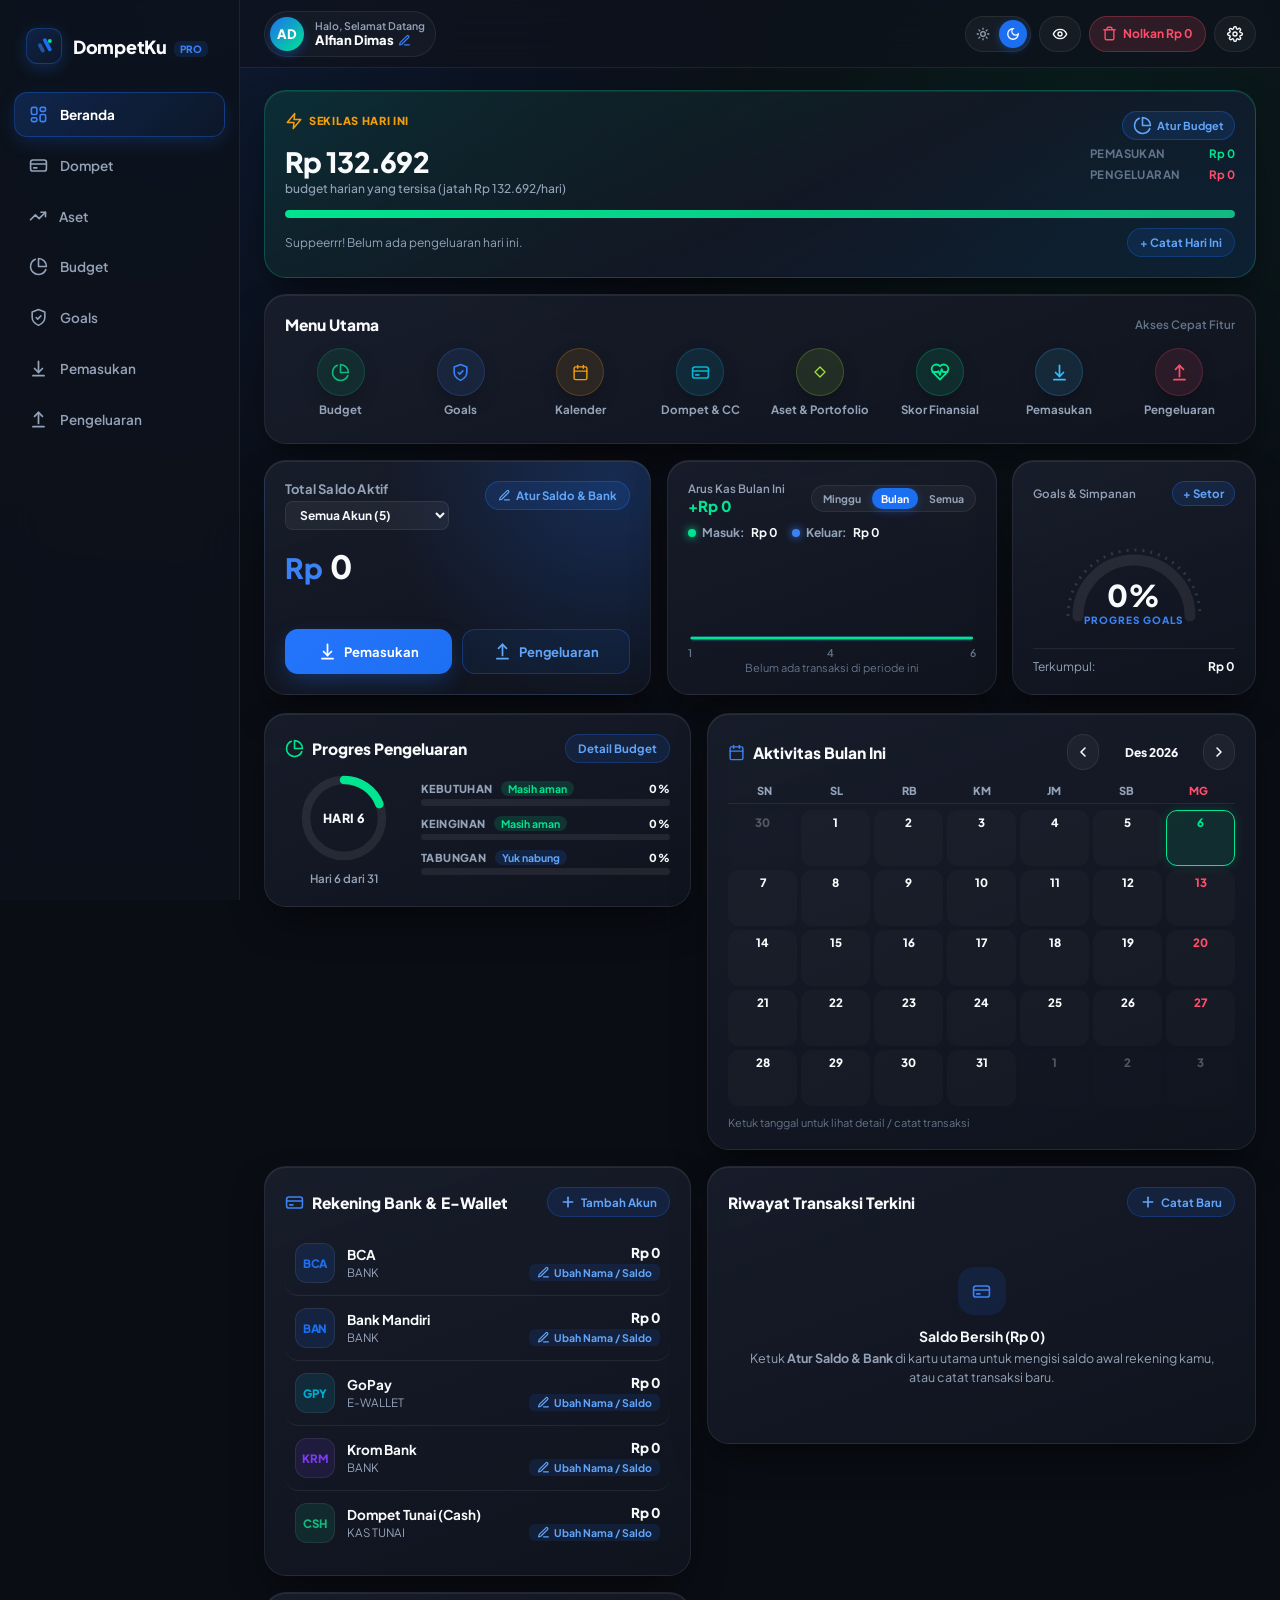
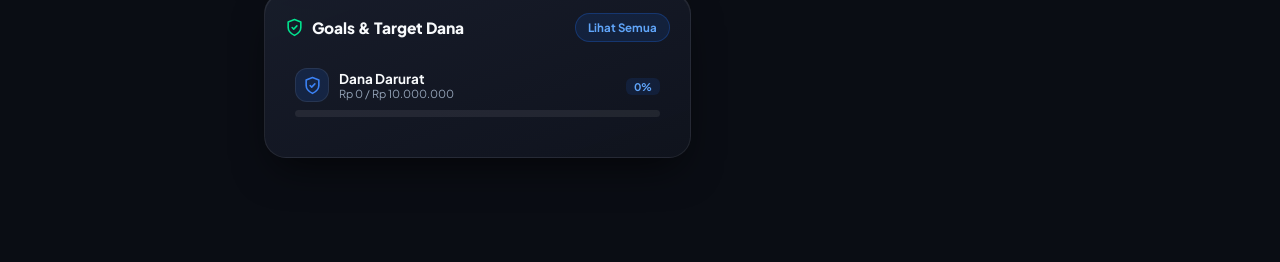
==== app.html @ f7eac453 "Load responsive UI polish stylesheet" ====
<!DOCTYPE html>
<html lang="id" data-theme="dark">
<head>
  <script>
    (() => {
      const clean = () => {
        const u = new URL(location.href);
        [...u.searchParams.keys()].forEach(k => {
          if (/^utm_/i.test(k) || (k.toLowerCase() === 'source' && /chatgpt/i.test(u.searchParams.get(k) || ''))) u.searchParams.delete(k);
        });
        history.replaceState(history.state, '', u.pathname + (u.search ? '?' + u.searchParams : '') + u.hash);
      };
      clean();
      addEventListener('pageshow', clean);
      let n = 0, timer = setInterval(() => { clean(); if (++n >= 20) clearInterval(timer); }, 250);
    })();
  </script>

  <meta charset="UTF-8" />
  <meta name="viewport" content="width=device-width, initial-scale=1.0, maximum-scale=1.0, user-scalable=no" />
  <meta name="theme-color" content="#0B0E14" />
  <meta name="apple-mobile-web-app-capable" content="yes" />
  <meta name="apple-mobile-web-app-status-bar-style" content="black-translucent" />
  <meta name="apple-mobile-web-app-title" content="DompetKu" />
  <link rel="manifest" href="./manifest.json" />
  <link rel="icon" type="image/svg+xml" href="./icon.svg" />
  <link rel="apple-touch-icon" href="./icon.svg" />
  <title>DompetKu Pro — Smart Personal Finance</title>
  <link rel="preconnect" href="https://fonts.googleapis.com">
  <link rel="preconnect" href="https://fonts.gstatic.com" crossorigin>
  <link href="https://fonts.googleapis.com/css2?family=Plus+Jakarta+Sans:wght@400;500;600;700;800&display=swap" rel="stylesheet">
  <style>
    :root {
      --bg-main: #0A0D14;
      --bg-elevated: #121621;
      --card-bg: linear-gradient(160deg, rgba(25, 30, 44, 0.92) 0%, rgba(16, 20, 30, 0.96) 100%);
      --card-solid: #151A26;
      --card-hover: rgba(32, 39, 56, 0.95);
      --glass-border: rgba(255, 255, 255, 0.075);
      --glass-highlight: rgba(255, 255, 255, 0.14);
      --text-main: #F8FAFC;
      --text-sub: #94A3B8;
      --text-muted: #64748B;
      --blue: #1D6FF2;
      --blue-light: #3B82F6;
      --blue-glow: rgba(29, 111, 242, 0.38);
      --emerald: #00E58F;
      --emerald-soft: rgba(0, 229, 143, 0.14);
      --danger: #FF4D6A;
      --danger-soft: rgba(255, 77, 106, 0.14);
      --warning: #F59E0B;
      --input-bg: rgba(11, 14, 21, 0.75);
      --shadow-card: 0 18px 40px -12px rgba(0, 0, 0, 0.65), inset 0 1px 0 rgba(255, 255, 255, 0.07);
      --ease-spring: cubic-bezier(0.16, 1, 0.3, 1);
    }

    html[data-theme="light"] {
      --bg-main: #F1F5F9;
      --bg-elevated: #FFFFFF;
      --card-bg: linear-gradient(160deg, #FFFFFF 0%, #F8FAFC 100%);
      --card-solid: #FFFFFF;
      --card-hover: #F1F5F9;
      --glass-border: rgba(15, 23, 42, 0.08);
      --glass-highlight: rgba(15, 23, 42, 0.15);
      --text-main: #0F172A;
      --text-sub: #475569;
      --text-muted: #64748B;
      --blue: #1D6FF2;
      --blue-light: #2563EB;
      --blue-glow: rgba(29, 111, 242, 0.25);
      --emerald: #059669;
      --emerald-soft: rgba(16, 185, 129, 0.12);
      --danger: #E11D48;
      --danger-soft: rgba(225, 29, 72, 0.1);
      --input-bg: #F8FAFC;
      --shadow-card: 0 12px 28px -8px rgba(15, 23, 42, 0.07);
    }

    * {
      box-sizing: border-box;
      margin: 0;
      padding: 0;
      -webkit-tap-highlight-color: transparent;
      font-family: 'Plus Jakarta Sans', -apple-system, BlinkMacSystemFont, sans-serif;
    }

    body {
      background-color: var(--bg-main);
      background-image:
        radial-gradient(circle at 15% 0%, rgba(29, 111, 242, 0.13), transparent 42%),
        radial-gradient(circle at 85% 15%, rgba(0, 229, 143, 0.07), transparent 38%);
      background-attachment: fixed;
      color: var(--text-main);
      min-height: 100vh;
      display: flex;
      overflow-x: hidden;
      transition: background-color 0.35s var(--ease-spring), color 0.35s var(--ease-spring);
    }

    svg {
      display: block;
      flex-shrink: 0;
    }

    /* Smooth Keyframes */
    @keyframes fadeUpSpring {
      0% { opacity: 0; transform: translateY(14px) scale(0.985); }
      100% { opacity: 1; transform: translateY(0) scale(1); }
    }
    @keyframes drawLine {
      0% { stroke-dashoffset: 900; }
      100% { stroke-dashoffset: 0; }
    }
    @keyframes pulseDot {
      0%, 100% { transform: scale(1); opacity: 1; }
      50% { transform: scale(1.35); opacity: 0.65; }
    }

    .anim-in {
      animation: fadeUpSpring 0.48s var(--ease-spring) both;
    }
    .d-1 { animation-delay: 0.04s; }
    .d-2 { animation-delay: 0.08s; }
    .d-3 { animation-delay: 0.12s; }
    .d-4 { animation-delay: 0.16s; }

    /* Toast */
    .toast {
      position: fixed;
      top: 18px;
      left: 50%;
      transform: translateX(-50%) translateY(-100px) scale(0.9);
      background: rgba(20, 25, 38, 0.94);
      backdrop-filter: blur(14px);
      -webkit-backdrop-filter: blur(14px);
      color: #fff;
      border: 1px solid rgba(255, 255, 255, 0.14);
      padding: 11px 20px;
      border-radius: 99px;
      font-size: 13px;
      font-weight: 700;
      z-index: 999;
      box-shadow: 0 14px 35px rgba(0, 0, 0, 0.45);
      transition: transform 0.38s var(--ease-spring), opacity 0.3s ease;
      opacity: 0;
      white-space: nowrap;
      display: flex;
      align-items: center;
      gap: 8px;
    }
    .toast.show {
      transform: translateX(-50%) translateY(0) scale(1);
      opacity: 1;
    }

    /* ==================== SIDEBAR / NAVIGATION ==================== */
    .sidebar {
      width: 240px;
      background: rgba(14, 18, 28, 0.85);
      backdrop-filter: blur(20px);
      -webkit-backdrop-filter: blur(20px);
      border-right: 1px solid var(--glass-border);
      position: fixed;
      top: 0;
      bottom: 0;
      left: 0;
      z-index: 40;
      display: flex;
      flex-direction: column;
      padding: 24px 14px;
      transition: background 0.3s ease;
    }
    html[data-theme="light"] .sidebar {
      background: rgba(255, 255, 255, 0.9);
    }

    .brand {
      display: flex;
      align-items: center;
      gap: 11px;
      padding: 4px 12px 28px;
    }
    .brand-logo {
      width: 36px;
      height: 36px;
      border-radius: 11px;
      background: linear-gradient(135deg, rgba(29, 111, 242, 0.2), rgba(29, 111, 242, 0.05));
      border: 1px solid rgba(29, 111, 242, 0.35);
      display: flex;
      align-items: center;
      justify-content: center;
      box-shadow: 0 4px 15px rgba(29, 111, 242, 0.25);
    }
    .brand-text {
      font-size: 18px;
      font-weight: 800;
      letter-spacing: -0.3px;
      color: var(--text-main);
    }
    .brand-pro {
      font-size: 10px;
      font-weight: 800;
      color: var(--blue-light);
      background: rgba(29, 111, 242, 0.14);
      padding: 2px 6px;
      border-radius: 6px;
      margin-left: 4px;
      vertical-align: middle;
    }

    .nav-list {
      display: flex;
      flex-direction: column;
      gap: 6px;
    }
    .nav-btn {
      border: 1px solid transparent;
      background: transparent;
      color: var(--text-sub);
      display: flex;
      align-items: center;
      gap: 12px;
      padding: 12px 14px;
      border-radius: 13px;
      font-size: 13.5px;
      font-weight: 600;
      cursor: pointer;
      text-align: left;
      transition: all 0.24s var(--ease-spring);
    }
    .nav-btn:hover {
      color: var(--text-main);
      background: rgba(255, 255, 255, 0.04);
    }
    .nav-btn:active {
      transform: scale(0.96);
    }
    .nav-btn.active {
      background: linear-gradient(135deg, rgba(29, 111, 242, 0.22) 0%, rgba(29, 111, 242, 0.06) 100%);
      border-color: rgba(29, 111, 242, 0.35);
      color: #fff;
      font-weight: 700;
      box-shadow: 0 6px 20px -4px rgba(29, 111, 242, 0.28);
    }
    html[data-theme="light"] .nav-btn.active {
      background: var(--blue);
      color: #fff;
    }
    .nav-btn.active svg {
      color: var(--blue-light);
    }
    html[data-theme="light"] .nav-btn.active svg {
      color: #fff;
    }

    /* ==================== MAIN & TOPBAR ==================== */
    .main {
      margin-left: 240px;
      flex: 1;
      min-width: 0;
      display: flex;
      flex-direction: column;
    }

    .topbar {
      height: 68px;
      background: rgba(14, 18, 28, 0.72);
      backdrop-filter: blur(18px);
      -webkit-backdrop-filter: blur(18px);
      border-bottom: 1px solid var(--glass-border);
      padding: 0 24px;
      display: flex;
      align-items: center;
      justify-content: space-between;
      position: sticky;
      top: 0;
      z-index: 30;
    }
    html[data-theme="light"] .topbar {
      background: rgba(255, 255, 255, 0.82);
    }

    .user-chip {
      display: flex;
      align-items: center;
      gap: 11px;
      cursor: pointer;
      padding: 5px 10px 5px 5px;
      border-radius: 99px;
      border: 1px solid var(--glass-border);
      background: rgba(255, 255, 255, 0.03);
      text-align: left;
      transition: all 0.22s var(--ease-spring);
    }
    .user-chip:hover {
      border-color: var(--glass-highlight);
      transform: translateY(-1px);
    }
    .user-avatar {
      width: 34px;
      height: 34px;
      border-radius: 50%;
      background: linear-gradient(135deg, #1D6FF2, #00E58F);
      color: #fff;
      display: flex;
      align-items: center;
      justify-content: center;
      font-weight: 800;
      font-size: 13px;
      box-shadow: 0 4px 10px rgba(29, 111, 242, 0.35);
    }
    .user-greeting {
      font-size: 10.5px;
      color: var(--text-sub);
      font-weight: 600;
    }
    .user-name {
      font-size: 13px;
      font-weight: 800;
      color: var(--text-main);
      display: flex;
      align-items: center;
      gap: 4px;
    }

    .topbar-actions {
      display: flex;
      align-items: center;
      gap: 8px;
    }

    /* FinPro Theme Switcher Pill */
    .theme-pill {
      display: inline-flex;
      align-items: center;
      background: rgba(255, 255, 255, 0.04);
      border: 1px solid var(--glass-border);
      border-radius: 99px;
      padding: 3px;
      gap: 2px;
    }
    .theme-pill-btn {
      width: 28px;
      height: 28px;
      border-radius: 50%;
      border: none;
      background: transparent;
      color: var(--text-sub);
      display: flex;
      align-items: center;
      justify-content: center;
      cursor: pointer;
      transition: all 0.22s var(--ease-spring);
    }
    .theme-pill-btn.active {
      background: var(--blue);
      color: #fff;
      box-shadow: 0 2px 8px var(--blue-glow);
    }

    .top-btn {
      border: 1px solid var(--glass-border);
      background: rgba(255, 255, 255, 0.04);
      color: var(--text-main);
      height: 36px;
      padding: 0 12px;
      border-radius: 99px;
      font-size: 12px;
      font-weight: 700;
      cursor: pointer;
      display: inline-flex;
      align-items: center;
      gap: 6px;
      transition: all 0.22s var(--ease-spring);
    }
    .top-btn:hover {
      border-color: var(--glass-highlight);
      transform: translateY(-1px);
    }
    .top-btn:active {
      transform: scale(0.95);
    }
    .top-btn.danger {
      border-color: rgba(255, 77, 106, 0.28);
      background: var(--danger-soft);
      color: var(--danger);
    }

    .container {
      padding: 22px 24px 104px;
      max-width: 1240px;
      width: 100%;
      margin: 0 auto;
    }

    /* ==================== FINPRO CARDS & DASHBOARD GRID ==================== */
    .finpro-top-grid {
      display: grid;
      grid-template-columns: 1.35fr 1.15fr 0.85fr;
      gap: 16px;
      margin-bottom: 18px;
    }

    .f-card {
      background: var(--card-bg);
      border: 1px solid var(--glass-border);
      border-radius: 22px;
      padding: 20px;
      box-shadow: var(--shadow-card);
      position: relative;
      overflow: hidden;
      transition: transform 0.28s var(--ease-spring), border-color 0.28s ease;
    }
    .f-card:hover {
      border-color: var(--glass-highlight);
    }

    /* Card 1: Total Balance (FinPro Top-Center Widget Style) */
    .balance-card {
      display: flex;
      flex-direction: column;
      justify-content: space-between;
      background:
        radial-gradient(circle at 90% 10%, rgba(29, 111, 242, 0.22), transparent 55%),
        var(--card-bg);
    }
    .bal-header {
      display: flex;
      align-items: flex-start;
      justify-content: space-between;
      gap: 10px;
    }
    .bal-label {
      font-size: 13px;
      font-weight: 700;
      color: var(--text-sub);
      letter-spacing: 0.2px;
    }
    .bank-filter-select {
      margin-top: 4px;
      background: rgba(255, 255, 255, 0.05);
      border: 1px solid var(--glass-border);
      color: var(--text-main);
      font-size: 12px;
      font-weight: 700;
      padding: 5px 10px;
      border-radius: 8px;
      outline: none;
      cursor: pointer;
    }
    .bank-filter-select option {
      background: #151A26;
      color: #fff;
    }
    .pill-edit-btn {
      background: rgba(29, 111, 242, 0.14);
      border: 1px solid rgba(29, 111, 242, 0.35);
      color: #60A5FA;
      padding: 6px 12px;
      border-radius: 99px;
      font-size: 11.5px;
      font-weight: 700;
      cursor: pointer;
      display: inline-flex;
      align-items: center;
      gap: 5px;
      transition: all 0.22s var(--ease-spring);
    }
    html[data-theme="light"] .pill-edit-btn {
      color: var(--blue);
    }
    .pill-edit-btn:hover {
      background: var(--blue);
      color: #fff;
      transform: translateY(-1px);
    }

    .bal-amount-wrap {
      margin: 16px 0 18px;
      cursor: pointer;
    }
    .bal-currency {
      color: var(--blue-light);
      font-weight: 800;
      font-size: 28px;
      margin-right: 4px;
    }
    .bal-digits {
      font-size: 32px;
      font-weight: 800;
      letter-spacing: -0.8px;
      color: var(--text-main);
    }

    .bal-actions {
      display: grid;
      grid-template-columns: 1fr 1fr;
      gap: 10px;
    }
    .btn-finpro-primary {
      border: none;
      background: linear-gradient(135deg, #2575FC 0%, #1D6FF2 100%);
      color: #fff;
      padding: 12px 14px;
      border-radius: 13px;
      font-size: 13px;
      font-weight: 700;
      cursor: pointer;
      display: inline-flex;
      align-items: center;
      justify-content: center;
      gap: 7px;
      box-shadow: 0 8px 22px -4px var(--blue-glow);
      transition: all 0.24s var(--ease-spring);
    }
    .btn-finpro-primary:hover {
      transform: translateY(-2px);
      box-shadow: 0 12px 26px -4px var(--blue-glow);
    }
    .btn-finpro-primary:active {
      transform: scale(0.96);
    }

    .btn-finpro-secondary {
      border: 1px solid rgba(29, 111, 242, 0.32);
      background: rgba(29, 111, 242, 0.08);
      color: #60A5FA;
      padding: 12px 14px;
      border-radius: 13px;
      font-size: 13px;
      font-weight: 700;
      cursor: pointer;
      display: inline-flex;
      align-items: center;
      justify-content: center;
      gap: 7px;
      transition: all 0.24s var(--ease-spring);
    }
    html[data-theme="light"] .btn-finpro-secondary {
      color: var(--blue);
    }
    .btn-finpro-secondary:hover {
      background: rgba(29, 111, 242, 0.16);
      transform: translateY(-2px);
    }
    .btn-finpro-secondary:active {
      transform: scale(0.96);
    }

    /* Card 2: Cashflow & Smooth Spline Chart */
    .card-head-row {
      display: flex;
      align-items: center;
      justify-content: space-between;
      margin-bottom: 10px;
    }
    .card-subtitle {
      font-size: 11.5px;
      font-weight: 600;
      color: var(--text-sub);
    }
    .card-main-title {
      font-size: 15px;
      font-weight: 800;
      color: var(--text-main);
    }
    .period-pills {
      display: inline-flex;
      background: rgba(255, 255, 255, 0.04);
      border: 1px solid var(--glass-border);
      border-radius: 99px;
      padding: 2px;
      gap: 2px;
    }
    .period-pill {
      border: none;
      background: transparent;
      color: var(--text-sub);
      font-size: 10.5px;
      font-weight: 700;
      padding: 4px 9px;
      border-radius: 99px;
      cursor: pointer;
      transition: all 0.2s var(--ease-spring);
    }
    .period-pill.active {
      background: var(--blue);
      color: #fff;
      box-shadow: 0 2px 8px var(--blue-glow);
    }

    .cashflow-mini-stats {
      display: flex;
      gap: 14px;
      margin: 8px 0 10px;
      flex-wrap: wrap;
    }
    .cf-pill {
      display: flex;
      align-items: center;
      gap: 6px;
      font-size: 12px;
      font-weight: 700;
    }
    .cf-dot {
      width: 8px;
      height: 8px;
      border-radius: 50%;
    }

    .spline-svg {
      width: 100%;
      height: 92px;
      overflow: visible;
    }
    .spline-path {
      stroke-dasharray: 900;
      stroke-dashoffset: 0;
      animation: drawLine 1.1s var(--ease-spring) forwards;
    }

    /* Card 3: Radial Score / Target Tabungan Gauge */
    .gauge-card {
      display: flex;
      flex-direction: column;
      align-items: center;
      justify-content: space-between;
      text-align: center;
    }
    .gauge-wrap {
      position: relative;
      width: 160px;
      height: 105px;
      display: flex;
      align-items: flex-end;
      justify-content: center;
      margin: 4px 0;
    }
    .gauge-score-text {
      position: absolute;
      bottom: 4px;
      left: 0;
      right: 0;
      text-align: center;
    }
    .gauge-num {
      font-size: 30px;
      font-weight: 800;
      color: var(--text-main);
      line-height: 1;
    }
    .gauge-caption {
      font-size: 10px;
      font-weight: 800;
      letter-spacing: 1px;
      color: var(--blue-light);
      text-transform: uppercase;
      margin-top: 4px;
    }

    /* ==================== LOWER TWO-COLUMN LAYOUT ==================== */
    .two-col {
      display: grid;
      grid-template-columns: 1.05fr 1.35fr;
      gap: 16px;
      align-items: start;
    }

    .section-head {
      display: flex;
      align-items: center;
      justify-content: space-between;
      margin-bottom: 14px;
    }
    .section-title {
      font-size: 15.5px;
      font-weight: 800;
      color: var(--text-main);
      display: flex;
      align-items: center;
      gap: 8px;
    }
    .link-action {
      background: rgba(29, 111, 242, 0.12);
      border: 1px solid rgba(29, 111, 242, 0.28);
      color: #60A5FA;
      padding: 6px 12px;
      border-radius: 99px;
      font-size: 11.5px;
      font-weight: 700;
      cursor: pointer;
      display: inline-flex;
      align-items: center;
      gap: 5px;
      transition: all 0.22s var(--ease-spring);
    }
    html[data-theme="light"] .link-action {
      color: var(--blue);
    }
    .link-action:hover {
      background: var(--blue);
      color: #fff;
      transform: translateY(-1px);
    }

    /* Item Rows (Wallets & Transactions) */
    .item-row {
      display: flex;
      align-items: center;
      justify-content: space-between;
      padding: 12px 10px;
      border-bottom: 1px solid var(--glass-border);
      gap: 12px;
      cursor: pointer;
      border-radius: 14px;
      transition: all 0.22s var(--ease-spring);
    }
    .item-row:hover {
      background: rgba(255, 255, 255, 0.035);
      transform: translateX(3px);
    }
    html[data-theme="light"] .item-row:hover {
      background: rgba(15, 23, 42, 0.035);
    }
    .item-row:active {
      transform: scale(0.985);
    }
    .item-row:last-child {
      border-bottom: none;
    }
    .item-left {
      display: flex;
      align-items: center;
      gap: 12px;
      min-width: 0;
      flex: 1;
    }
    .icon-squircle {
      width: 40px;
      height: 40px;
      border-radius: 12px;
      display: flex;
      align-items: center;
      justify-content: center;
      flex-shrink: 0;
      font-weight: 800;
      font-size: 11.5px;
      letter-spacing: -0.3px;
      border: 1px solid rgba(255, 255, 255, 0.08);
    }
    .item-info {
      min-width: 0;
      flex: 1;
    }
    .item-title {
      font-size: 13.5px;
      font-weight: 700;
      color: var(--text-main);
      white-space: nowrap;
      overflow: hidden;
      text-overflow: ellipsis;
    }
    .item-meta {
      font-size: 11.5px;
      color: var(--text-sub);
      margin-top: 2px;
      white-space: nowrap;
      overflow: hidden;
      text-overflow: ellipsis;
    }
    .item-right {
      text-align: right;
      flex-shrink: 0;
    }
    .item-amt {
      font-size: 13.5px;
      font-weight: 800;
    }
    .edit-pill {
      display: inline-flex;
      align-items: center;
      gap: 4px;
      font-size: 10.5px;
      font-weight: 700;
      color: #60A5FA;
      background: rgba(29, 111, 242, 0.12);
      padding: 2px 8px;
      border-radius: 6px;
      margin-top: 3px;
    }
    html[data-theme="light"] .edit-pill {
      color: var(--blue);
    }

    /* FinPro Transaction Table Header */
    .tx-table-head {
      display: grid;
      grid-template-columns: 1.6fr 1fr 0.8fr 0.9fr;
      padding: 6px 10px 10px;
      border-bottom: 1px solid var(--glass-border);
      font-size: 11px;
      font-weight: 700;
      color: var(--text-muted);
      text-transform: uppercase;
      letter-spacing: 0.4px;
    }
    .tx-grid-row {
      display: grid;
      grid-template-columns: 1.6fr 1fr 0.8fr 0.9fr;
      align-items: center;
      padding: 12px 10px;
      border-bottom: 1px solid var(--glass-border);
      border-radius: 13px;
      cursor: pointer;
      gap: 8px;
      transition: all 0.22s var(--ease-spring);
    }
    .tx-grid-row:hover {
      background: rgba(255, 255, 255, 0.04);
      transform: translateX(3px);
    }
    .tx-grid-row:last-child {
      border-bottom: none;
    }

    /* Progress Track (FinPro Glowing Bar) */
    .progress-track {
      height: 7px;
      background: rgba(255, 255, 255, 0.07);
      border-radius: 99px;
      overflow: hidden;
      margin: 8px 0;
    }
    html[data-theme="light"] .progress-track {
      background: #E2E8F0;
    }
    .progress-fill {
      height: 100%;
      border-radius: 99px;
      background: linear-gradient(90deg, #1D6FF2 0%, #00E58F 100%);
      box-shadow: 0 0 12px rgba(0, 229, 143, 0.45);
      transition: width 0.6s var(--ease-spring);
    }

    /* ==================== SMOOTH SPRING MODAL ==================== */
    .modal-backdrop {
      position: fixed;
      inset: 0;
      background: rgba(6, 9, 15, 0.72);
      backdrop-filter: blur(14px);
      -webkit-backdrop-filter: blur(14px);
      z-index: 100;
      display: flex;
      align-items: center;
      justify-content: center;
      padding: 14px;
      opacity: 0;
      pointer-events: none;
      transition: opacity 0.28s var(--ease-spring);
    }
    .modal-backdrop.open {
      opacity: 1;
      pointer-events: auto;
    }
    .modal-box {
      background: var(--card-solid);
      border: 1px solid var(--glass-highlight);
      width: 100%;
      max-width: 470px;
      border-radius: 24px;
      padding: 20px;
      max-height: 90vh;
      overflow-y: auto;
      box-shadow: 0 25px 60px rgba(0, 0, 0, 0.65);
      transform: translateY(24px) scale(0.96);
      transition: transform 0.34s var(--ease-spring);
    }
    .modal-backdrop.open .modal-box {
      transform: translateY(0) scale(1);
    }
    .modal-header {
      display: flex;
      align-items: center;
      justify-content: space-between;
      padding-bottom: 14px;
      margin-bottom: 14px;
      border-bottom: 1px solid var(--glass-border);
    }
    .modal-title {
      font-size: 16px;
      font-weight: 800;
      color: var(--text-main);
      display: flex;
      align-items: center;
      gap: 8px;
    }
    .close-btn {
      width: 32px;
      height: 32px;
      border-radius: 50%;
      border: 1px solid var(--glass-border);
      background: rgba(255, 255, 255, 0.05);
      color: var(--text-main);
      font-weight: 800;
      cursor: pointer;
      display: flex;
      align-items: center;
      justify-content: center;
      transition: all 0.2s ease;
    }
    .close-btn:hover {
      background: var(--danger-soft);
      color: var(--danger);
    }

    .form-label {
      display: block;
      font-size: 12px;
      font-weight: 700;
      color: var(--text-sub);
      margin: 12px 0 6px;
    }
    .form-control {
      width: 100%;
      border: 1.5px solid var(--glass-border);
      border-radius: 12px;
      padding: 11px 13px;
      font-size: 14px;
      color: var(--text-main);
      outline: none;
      background: var(--input-bg);
      transition: border-color 0.2s ease, box-shadow 0.2s ease;
    }
    .form-control:focus {
      border-color: var(--blue);
      box-shadow: 0 0 0 3px rgba(29, 111, 242, 0.2);
    }
    .form-control option {
      background: var(--card-solid);
      color: var(--text-main);
    }

    .chip-row {
      display: flex;
      gap: 6px;
      flex-wrap: wrap;
      margin-top: 8px;
    }
    .chip-btn {
      border: 1px solid var(--glass-border);
      background: rgba(255, 255, 255, 0.04);
      color: var(--text-main);
      padding: 7px 11px;
      border-radius: 99px;
      font-size: 11.5px;
      font-weight: 700;
      cursor: pointer;
      transition: all 0.2s var(--ease-spring);
    }
    .chip-btn:hover {
      border-color: var(--blue-light);
    }
    .chip-btn:active {
      transform: scale(0.95);
    }
    .chip-btn.active {
      background: rgba(29, 111, 242, 0.2);
      border-color: var(--blue);
      color: #60A5FA;
    }
    html[data-theme="light"] .chip-btn.active {
      color: var(--blue);
    }

    .cat-grid {
      display: grid;
      grid-template-columns: repeat(4, 1fr);
      gap: 7px;
      max-height: 225px;
      overflow-y: auto;
      padding: 2px;
    }
    .cat-btn {
      border: 1.5px solid var(--glass-border);
      background: rgba(255, 255, 255, 0.025);
      border-radius: 12px;
      padding: 9px 4px;
      cursor: pointer;
      display: flex;
      flex-direction: column;
      align-items: center;
      justify-content: center;
      gap: 6px;
      font-size: 10.5px;
      font-weight: 700;
      color: var(--text-sub);
      text-align: center;
      min-height: 66px;
      transition: all 0.2s var(--ease-spring);
    }
    .cat-btn:active {
      transform: scale(0.95);
    }
    .cat-btn.selected {
      border-color: var(--blue);
      background: rgba(29, 111, 242, 0.16);
      color: var(--text-main);
      box-shadow: 0 4px 14px rgba(29, 111, 242, 0.22);
    }

    .preset-grid {
      display: grid;
      grid-template-columns: repeat(3, 1fr);
      gap: 7px;
      max-height: 170px;
      overflow-y: auto;
      padding: 2px;
    }
    .preset-btn {
      border: 1.5px solid var(--glass-border);
      background: rgba(255, 255, 255, 0.03);
      border-radius: 11px;
      padding: 8px 8px;
      font-size: 11.5px;
      font-weight: 700;
      color: var(--text-main);
      cursor: pointer;
      display: flex;
      align-items: center;
      gap: 7px;
      text-align: left;
      transition: all 0.2s var(--ease-spring);
    }
    .preset-btn:active {
      transform: scale(0.95);
    }
    .preset-btn.selected {
      border-color: var(--blue);
      background: rgba(29, 111, 242, 0.18);
      box-shadow: 0 4px 12px rgba(29, 111, 242, 0.2);
    }

    .btn-submit {
      width: 100%;
      border: none;
      border-radius: 14px;
      padding: 13.5px;
      font-size: 14px;
      font-weight: 800;
      color: #fff;
      background: linear-gradient(135deg, #2575FC 0%, #1D6FF2 100%);
      box-shadow: 0 8px 24px -4px var(--blue-glow);
      cursor: pointer;
      margin-top: 16px;
      transition: all 0.24s var(--ease-spring);
    }
    .btn-submit:hover {
      transform: translateY(-1px);
    }
    .btn-submit:active {
      transform: scale(0.97);
    }
    .btn-danger {
      width: 100%;
      border: 1px solid rgba(255, 77, 106, 0.35);
      border-radius: 14px;
      padding: 12px;
      font-size: 13.5px;
      font-weight: 800;
      color: var(--danger);
      background: var(--danger-soft);
      cursor: pointer;
      margin-top: 8px;
      transition: all 0.22s var(--ease-spring);
    }
    .btn-danger:active {
      transform: scale(0.97);
    }

    /* ==================== NEW WIDGETS: SEKILAS HARI INI, MENU UTAMA, PROGRES & KALENDER, BUDGET, GOALS ==================== */
    .glance-card {
      background: linear-gradient(155deg, rgba(16, 185, 129, 0.14) 0%, rgba(19, 25, 38, 0.92) 55%, rgba(29, 111, 242, 0.12) 100%);
      border-color: rgba(0, 229, 143, 0.25);
    }
    html[data-theme="light"] .glance-card {
      background: linear-gradient(155deg, rgba(16, 185, 129, 0.10) 0%, #FFFFFF 60%, rgba(29, 111, 242, 0.08) 100%);
      border-color: rgba(16, 185, 129, 0.28);
    }
    .glance-badge {
      display: inline-flex;
      align-items: center;
      gap: 6px;
      font-size: 11px;
      font-weight: 800;
      letter-spacing: 0.7px;
      text-transform: uppercase;
      color: var(--warning);
      margin-bottom: 10px;
    }
    .glance-top-row {
      display: flex;
      justify-content: space-between;
      align-items: flex-start;
      gap: 14px;
      flex-wrap: wrap;
    }
    .glance-big-num {
      font-size: 28px;
      font-weight: 800;
      letter-spacing: -0.7px;
      line-height: 1.15;
      color: var(--text-main);
    }
    .glance-sub {
      font-size: 12px;
      color: var(--text-sub);
      margin-top: 3px;
      font-weight: 500;
    }
    .glance-io-box {
      display: flex;
      flex-direction: column;
      gap: 6px;
      text-align: right;
      min-width: 145px;
    }
    .glance-io-row {
      display: flex;
      align-items: center;
      justify-content: space-between;
      gap: 12px;
      font-size: 11.5px;
      font-weight: 700;
    }
    .glance-status {
      font-size: 12px;
      color: var(--text-sub);
      margin-top: 8px;
      display: flex;
      align-items: center;
      justify-content: space-between;
      gap: 8px;
    }

    /* Menu Utama Circular Icon Grid */
    .menu-utama-grid {
      display: grid;
      grid-template-columns: repeat(4, 1fr);
      gap: 12px 8px;
      margin-top: 8px;
    }
    @media (min-width: 640px) {
      .menu-utama-grid {
        grid-template-columns: repeat(8, 1fr);
      }
    }
    .menu-utama-btn {
      background: none;
      border: none;
      color: var(--text-main);
      display: flex;
      flex-direction: column;
      align-items: center;
      gap: 7px;
      cursor: pointer;
      padding: 6px 2px;
      border-radius: 14px;
      transition: transform 0.22s var(--ease-spring), background 0.2s ease;
    }
    .menu-utama-btn:hover {
      background: rgba(255, 255, 255, 0.04);
      transform: translateY(-2px);
    }
    .menu-utama-btn:active {
      transform: scale(0.93);
    }
    .menu-utama-circle {
      width: 48px;
      height: 48px;
      border-radius: 50%;
      display: flex;
      align-items: center;
      justify-content: center;
      border: 1px solid var(--glass-highlight);
      box-shadow: 0 8px 20px -6px rgba(0, 0, 0, 0.35);
      transition: all 0.25s var(--ease-spring);
    }
    .menu-utama-label {
      font-size: 11.5px;
      font-weight: 700;
      color: var(--text-sub);
      text-align: center;
      line-height: 1.2;
    }

    /* Progres Pengeluaran (Hari X dari 30 + Kebutuhan/Keinginan/Tabungan) */
    .spend-prog-layout {
      display: grid;
      grid-template-columns: 118px 1fr;
      gap: 18px;
      align-items: center;
      margin-top: 8px;
    }
    @media (max-width: 420px) {
      .spend-prog-layout {
        grid-template-columns: 102px 1fr;
        gap: 12px;
      }
    }
    .day-ring-box {
      display: flex;
      flex-direction: column;
      align-items: center;
      justify-content: center;
      text-align: center;
    }
    .day-ring-svg-wrap {
      position: relative;
      width: 94px;
      height: 94px;
      display: flex;
      align-items: center;
      justify-content: center;
    }
    .day-ring-label {
      position: absolute;
      font-size: 12.5px;
      font-weight: 800;
      letter-spacing: 0.3px;
      color: var(--text-main);
    }
    .day-ring-sub {
      font-size: 11.5px;
      color: var(--text-sub);
      font-weight: 600;
      margin-top: 6px;
    }
    .prog-cat-row {
      margin-bottom: 11px;
    }
    .prog-cat-row:last-child {
      margin-bottom: 0;
    }
    .prog-cat-head {
      display: flex;
      align-items: center;
      justify-content: space-between;
      font-size: 11px;
      font-weight: 800;
      letter-spacing: 0.4px;
      margin-bottom: 4px;
    }
    .prog-cat-badge {
      font-size: 10.5px;
      font-weight: 700;
      padding: 1px 7px;
      border-radius: 99px;
      margin-left: 6px;
      text-transform: none;
      letter-spacing: 0;
    }

    /* Aktivitas Bulan Ini — Monthly Calendar Grid */
    .cal-weekdays {
      display: grid;
      grid-template-columns: repeat(7, 1fr);
      text-align: center;
      font-size: 11px;
      font-weight: 800;
      color: var(--text-sub);
      padding: 8px 0 6px;
      border-bottom: 1px solid var(--glass-border);
      margin-bottom: 6px;
    }
    .cal-grid {
      display: grid;
      grid-template-columns: repeat(7, 1fr);
      gap: 4px;
    }
    .cal-cell {
      min-height: 56px;
      border-radius: 11px;
      padding: 5px 3px 4px;
      border: 1px solid transparent;
      background: rgba(255, 255, 255, 0.02);
      display: flex;
      flex-direction: column;
      align-items: center;
      justify-content: flex-start;
      cursor: pointer;
      transition: all 0.18s var(--ease-spring);
      overflow: hidden;
    }
    html[data-theme="light"] .cal-cell {
      background: rgba(15, 23, 42, 0.025);
    }
    .cal-cell:hover {
      border-color: var(--blue-light);
      background: rgba(29, 111, 242, 0.10);
      transform: translateY(-1px);
    }
    .cal-cell.other-month {
      opacity: 0.28;
      pointer-events: none;
    }
    .cal-cell.is-today {
      border-color: var(--emerald);
      background: rgba(0, 229, 143, 0.10);
      box-shadow: 0 0 12px rgba(0, 229, 143, 0.18);
    }
    .cal-day-num {
      font-size: 11.5px;
      font-weight: 800;
      color: var(--text-main);
      line-height: 1.2;
      margin-bottom: 3px;
    }
    .cal-cell.is-sunday .cal-day-num {
      color: var(--danger);
    }
    .cal-cell.is-today .cal-day-num {
      color: var(--emerald);
    }
    .cal-tag {
      font-size: 9.5px;
      font-weight: 800;
      line-height: 1.15;
      padding: 1px 4px;
      border-radius: 4px;
      max-width: 100%;
      white-space: nowrap;
      overflow: hidden;
      text-overflow: ellipsis;
      margin-top: 1px;
    }
    .cal-tag.inc {
      color: var(--emerald);
      background: rgba(0, 229, 143, 0.13);
    }
    .cal-tag.exp {
      color: #FF6B81;
      background: rgba(255, 77, 106, 0.14);
    }

    /* Budget Page Rows (Screenshot 2 Style) */
    .budget-row {
      display: flex;
      align-items: flex-start;
      gap: 13px;
      padding: 15px 4px;
      border-bottom: 1px solid var(--glass-border);
      cursor: pointer;
      transition: background 0.2s ease;
    }
    .budget-row:last-child {
      border-bottom: none;
    }
    .budget-row:hover {
      background: rgba(255, 255, 255, 0.025);
      border-radius: 14px;
      padding-left: 8px;
      padding-right: 8px;
    }
    .budget-row-body {
      flex: 1;
      min-width: 0;
    }
    .budget-row-top {
      display: flex;
      align-items: center;
      justify-content: space-between;
      gap: 8px;
      margin-bottom: 6px;
    }
    .budget-row-bottom {
      display: flex;
      align-items: center;
      justify-content: space-between;
      gap: 8px;
      margin-top: 6px;
      font-size: 12px;
      color: var(--text-sub);
    }
    .budget-del-btn {
      width: 28px;
      height: 28px;
      border-radius: 8px;
      border: 1px solid transparent;
      background: transparent;
      color: var(--text-muted);
      display: inline-flex;
      align-items: center;
      justify-content: center;
      cursor: pointer;
      transition: all 0.2s ease;
    }
    .budget-del-btn:hover {
      color: var(--danger);
      background: var(--danger-soft);
      border-color: rgba(255, 77, 106, 0.3);
    }

    /* Goals Card (Screenshot 1 Style) */
    .goals-grid {
      display: grid;
      grid-template-columns: repeat(auto-fill, minmax(310px, 1fr));
      gap: 16px;
    }
    .goal-card {
      background: var(--card-bg);
      border: 1px solid var(--glass-border);
      border-radius: 20px;
      padding: 18px;
      cursor: pointer;
      transition: all 0.24s var(--ease-spring);
      display: flex;
      flex-direction: column;
      justify-content: space-between;
      gap: 14px;
    }
    .goal-card:hover {
      border-color: rgba(29, 111, 242, 0.45);
      transform: translateY(-2px);
      box-shadow: var(--shadow-card);
    }
    .goal-card-mid {
      display: flex;
      align-items: center;
      gap: 16px;
      padding: 4px 0;
    }
    .goal-ring-wrap {
      position: relative;
      width: 60px;
      height: 60px;
      flex-shrink: 0;
      display: flex;
      align-items: center;
      justify-content: center;
    }
    .goal-ring-pct {
      position: absolute;
      font-size: 12.5px;
      font-weight: 800;
      color: var(--text-main);
    }
    .goal-card-footer {
      border-top: 1px solid var(--glass-border);
      padding-top: 11px;
      display: flex;
      align-items: center;
      justify-content: space-between;
      font-size: 12px;
      color: var(--text-sub);
      font-weight: 600;
    }

    /* Floating Center + Button in Bottom Nav (Mobile) */
    .nav-fab-btn {
      width: 52px;
      height: 52px;
      border-radius: 50%;
      border: 3px solid var(--bg-base);
      background: linear-gradient(135deg, #00E58F 0%, #10B981 45%, #1D6FF2 100%);
      color: #06130E;
      display: none;
      align-items: center;
      justify-content: center;
      cursor: pointer;
      box-shadow: 0 10px 24px -4px rgba(0, 229, 143, 0.55);
      transform: translateY(-14px);
      transition: transform 0.24s var(--ease-spring), box-shadow 0.24s ease;
      flex-shrink: 0;
    }
    .nav-fab-btn:active {
      transform: translateY(-12px) scale(0.93);
    }

    /* ==================== NEW WIDGETS PART 2: ASET & KEKAYAAN BERSIH, PORTOFOLIO DONUT, SKOR FINANSIAL, DOMPET & KREDIT ==================== */
    .networth-hero-card {
      background: radial-gradient(120% 120% at 85% 15%, rgba(132, 204, 22, 0.16) 0%, rgba(16, 22, 32, 0.96) 52%, #0B0F17 100%);
      border: 1px solid rgba(163, 230, 53, 0.28);
      border-radius: 26px;
      padding: 22px 20px;
      color: #F8FAFC;
      box-shadow: 0 22px 48px -12px rgba(0, 0, 0, 0.65);
      position: relative;
      overflow: hidden;
    }
    .nw-tag {
      display: inline-flex;
      align-items: center;
      gap: 7px;
      font-size: 11px;
      font-weight: 800;
      letter-spacing: 1.2px;
      text-transform: uppercase;
      color: #A3E635;
    }
    .nw-big-val {
      font-size: 32px;
      font-weight: 800;
      letter-spacing: -1px;
      margin: 6px 0 16px;
      color: #FFFFFF;
      line-height: 1.15;
    }
    @media (max-width: 480px) {
      .nw-big-val { font-size: 26px; }
    }
    .nw-runway-box {
      display: inline-flex;
      align-items: center;
      gap: 13px;
      padding: 12px 16px;
      border-radius: 18px;
      background: rgba(255, 255, 255, 0.045);
      border: 1px solid rgba(255, 255, 255, 0.1);
      margin-bottom: 18px;
      max-width: 100%;
    }
    .nw-rocket-ico {
      width: 42px;
      height: 42px;
      border-radius: 13px;
      background: #A3E635;
      color: #0B1305;
      display: flex;
      align-items: center;
      justify-content: center;
      flex-shrink: 0;
      box-shadow: 0 8px 20px -4px rgba(163, 230, 53, 0.5);
    }
    .nw-level-row {
      display: flex;
      align-items: center;
      justify-content: space-between;
      gap: 10px;
      margin-bottom: 10px;
      flex-wrap: wrap;
    }
    .nw-trophy-circle {
      width: 38px;
      height: 38px;
      border-radius: 50%;
      background: rgba(163, 230, 53, 0.12);
      border: 1px solid rgba(163, 230, 53, 0.3);
      color: #A3E635;
      display: flex;
      align-items: center;
      justify-content: center;
      flex-shrink: 0;
    }
    .nw-subcards-grid {
      display: grid;
      grid-template-columns: 1fr 1fr;
      gap: 10px;
      margin-top: 16px;
    }
    .nw-subcard {
      padding: 12px 14px;
      border-radius: 16px;
      background: rgba(255, 255, 255, 0.04);
      border: 1px solid rgba(255, 255, 255, 0.09);
      display: flex;
      align-items: center;
      gap: 10px;
      cursor: pointer;
      transition: all 0.2s ease;
    }
    .nw-subcard:hover {
      background: rgba(255, 255, 255, 0.08);
      border-color: rgba(163, 230, 53, 0.35);
    }
    .nw-subcard.full-span {
      grid-column: 1 / -1;
    }
    .nw-dot {
      width: 9px;
      height: 9px;
      border-radius: 50%;
      flex-shrink: 0;
    }

    /* Portfolio Donut & Segmented Switch */
    .portfolio-seg-wrap {
      display: inline-flex;
      background: rgba(255, 255, 255, 0.05);
      border: 1px solid var(--glass-border);
      padding: 3px;
      border-radius: 99px;
      gap: 4px;
      margin-bottom: 14px;
    }
    html[data-theme="light"] .portfolio-seg-wrap {
      background: #F1F5F9;
    }
    .portfolio-seg-btn {
      border: none;
      background: transparent;
      color: var(--text-sub);
      font-size: 12px;
      font-weight: 700;
      padding: 6px 14px;
      border-radius: 99px;
      cursor: pointer;
      display: inline-flex;
      align-items: center;
      gap: 6px;
      transition: all 0.2s var(--ease-spring);
    }
    .portfolio-seg-btn.active {
      background: var(--card-solid);
      color: var(--text-main);
      box-shadow: 0 2px 10px rgba(0, 0, 0, 0.18);
    }
    .donut-wrap {
      position: relative;
      width: 210px;
      height: 210px;
      margin: 6px auto 18px;
      display: flex;
      align-items: center;
      justify-content: center;
    }
    .donut-center-text {
      position: absolute;
      text-align: center;
      pointer-events: none;
    }
    .alloc-legend-row {
      display: flex;
      align-items: center;
      justify-content: space-between;
      padding: 7.5px 4px;
      font-size: 13.5px;
      border-bottom: 1px dashed rgba(148, 163, 184, 0.12);
    }
    .alloc-legend-row:last-child {
      border-bottom: none;
    }
    .alloc-color-sq {
      width: 11px;
      height: 11px;
      border-radius: 3.5px;
      flex-shrink: 0;
    }

    /* Skor Kesehatan Finansial (Screenshot 4) */
    .health-ring-wrap {
      position: relative;
      width: 148px;
      height: 148px;
      margin: 6px auto 14px;
      display: flex;
      align-items: center;
      justify-content: center;
    }
    .health-status-pill {
      display: inline-block;
      padding: 5px 14px;
      border-radius: 99px;
      font-size: 11px;
      font-weight: 800;
      letter-spacing: 0.6px;
      text-transform: uppercase;
      margin: 10px 0 16px;
    }
    .health-metric-box {
      padding: 12px 14px;
      border-radius: 15px;
      background: rgba(255, 255, 255, 0.03);
      border: 1px solid var(--glass-border);
      margin-bottom: 10px;
      text-align: left;
    }
    html[data-theme="light"] .health-metric-box {
      background: #F8FAFC;
    }
    .health-metric-box:last-child {
      margin-bottom: 0;
    }

    /* Dompet Cards & Kartu Kredit (Screenshot 3) */
    .dompet-sec-bar {
      display: flex;
      align-items: center;
      justify-content: space-between;
      margin: 18px 2px 10px;
      font-size: 11.5px;
      font-weight: 800;
      letter-spacing: 0.8px;
      text-transform: uppercase;
      color: var(--text-sub);
    }
    .dompet-acc-card {
      background: var(--card-bg);
      border: 1px solid var(--glass-border);
      border-radius: 20px;
      padding: 16px 18px;
      margin-bottom: 11px;
      display: flex;
      align-items: center;
      justify-content: space-between;
      gap: 12px;
      cursor: pointer;
      transition: all 0.22s var(--ease-spring);
    }
    .dompet-acc-card:hover {
      transform: translateY(-2px);
      border-color: rgba(29, 111, 242, 0.45);
      box-shadow: var(--shadow-card);
    }
    .dompet-acc-card.credit-style {
      background: linear-gradient(145deg, rgba(15, 23, 42, 0.95) 0%, rgba(30, 41, 59, 0.88) 100%);
      border-color: rgba(255, 77, 106, 0.28);
      color: #F8FAFC;
    }
    .badge-dot-wrap {
      position: relative;
      display: inline-flex;
    }
    .badge-active-dot {
      position: absolute;
      top: -2px;
      right: -2px;
      width: 9px;
      height: 9px;
      border-radius: 50%;
      background: #FACC15;
      border: 2px solid var(--card-solid);
    }

    @media (max-width: 1024px) {
      .finpro-top-grid { grid-template-columns: 1fr; }
      .two-col { grid-template-columns: 1fr; }
    }

    @media (max-width: 768px) {
      .sidebar {
        width: 100%;
        height: 68px;
        top: auto;
        bottom: 0;
        left: 0;
        right: 0;
        flex-direction: row;
        padding: 6px 8px;
        border-right: none;
        border-top: 1px solid var(--glass-border);
        box-shadow: 0 -10px 30px rgba(0, 0, 0, 0.45);
      }
      .brand { display: none; }
      .nav-list {
        flex-direction: row;
        width: 100%;
        justify-content: space-around;
        align-items: center;
        gap: 2px;
      }
      .nav-btn {
        flex: 1;
        flex-direction: column;
        justify-content: center;
        align-items: center;
        padding: 6px 2px;
        gap: 3px;
        font-size: 10px;
        border-radius: 12px;
        text-align: center;
      }
      .nav-btn.desktop-only {
        display: none;
      }
      .nav-fab-btn {
        display: inline-flex;
      }
      .main { margin-left: 0; }
      .topbar { padding: 0 12px; height: 60px; }
      .container { padding: 14px 12px 98px; }
      .bal-digits { font-size: 27px; }
      .bal-currency { font-size: 23px; }
      .tx-table-head { display: none; }
      .tx-grid-row {
        display: flex;
        justify-content: space-between;
      }
      .modal-backdrop { align-items: flex-end; padding: 0; }
      .modal-box {
        max-width: 100%;
        border-bottom-left-radius: 0;
        border-bottom-right-radius: 0;
        padding: 18px 15px 28px;
      }
    }

    @media (max-width: 480px) {
      .topbar {
        padding: 6px 10px;
        height: auto;
        min-height: 54px;
        gap: 6px;
      }
      .user-chip {
        padding: 4px 6px;
        gap: 8px;
        min-width: 0;
        flex: 1 1 auto;
      }
      .user-avatar {
        width: 32px;
        height: 32px;
        font-size: 12px;
        flex-shrink: 0;
      }
      .user-greeting { display: none; }
      .user-name {
        font-size: 12.5px;
        white-space: nowrap;
        overflow: hidden;
        text-overflow: ellipsis;
        max-width: 118px;
      }
      .topbar-actions {
        gap: 5px;
        flex-shrink: 0;
      }
      .theme-pill { padding: 2px; }
      .theme-pill-btn { width: 26px; height: 24px; }
      .top-btn {
        padding: 6px 8px;
        font-size: 11px;
        border-radius: 9px;
      }
      .top-btn.danger span:last-child {
        display: none;
      }
    }

    @media (max-width: 360px) {
      .user-name { max-width: 92px; }
    }
  </style>
  <link rel="stylesheet" href="./budggt_mobile_ui.css?v=1" />
</head>
<body>

  <div class="toast" id="toastMsg"></div>

  <!-- SIDEBAR / BOTTOM NAVIGATION -->
  <aside class="sidebar">
    <div class="brand">
      <div class="brand-logo" id="brandLogo"></div>
      <div>
        <span class="brand-text">DompetKu</span>
        <span class="brand-pro">PRO</span>
      </div>
    </div>
    <nav class="nav-list">
      <button type="button" class="nav-btn active" data-page="dashboard" onclick="navigate('dashboard')">
        <span class="nav-ico" data-ico="dashboard"></span>
        <span>Beranda</span>
      </button>
      <button type="button" class="nav-btn" data-page="wallets" onclick="navigate('wallets')">
        <span class="nav-ico" data-ico="bank"></span>
        <span>Dompet</span>
      </button>

      <!-- TOMBOL TENGAH (+) FLOATING KHUSUS MOBILE -->
      <button type="button" class="nav-fab-btn" onclick="openTxModal('expense')" title="Catat Transaksi Baru" aria-label="Catat Transaksi Baru">
        <span class="nav-ico" data-ico="plusBold"></span>
      </button>

      <button type="button" class="nav-btn" data-page="assets" onclick="navigate('assets')">
        <span class="nav-ico" data-ico="trending"></span>
        <span>Aset</span>
      </button>
      <button type="button" class="nav-btn" data-page="budget" onclick="navigate('budget')">
        <span class="nav-ico" data-ico="pie"></span>
        <span>Budget</span>
      </button>
      <button type="button" class="nav-btn desktop-only" data-page="savings" onclick="navigate('savings')">
        <span class="nav-ico" data-ico="vault"></span>
        <span>Goals</span>
      </button>
      <button type="button" class="nav-btn desktop-only" data-page="income" onclick="navigate('income')">
        <span class="nav-ico" data-ico="income"></span>
        <span>Pemasukan</span>
      </button>
      <button type="button" class="nav-btn desktop-only" data-page="expense" onclick="navigate('expense')">
        <span class="nav-ico" data-ico="expense"></span>
        <span>Pengeluaran</span>
      </button>
    </nav>
  </aside>

  <!-- MAIN CONTENT -->
  <div class="main">
    <header class="topbar">
      <button type="button" class="user-chip" onclick="openProfileModal()">
        <div class="user-avatar" id="userAvatar">AD</div>
        <div>
          <div class="user-greeting">Halo, Selamat Datang</div>
          <div class="user-name">
            <span id="userNameText">Alfian Dimas</span>
            <span id="editUserIco" style="color:var(--blue-light);display:inline-flex;"></span>
          </div>
        </div>
      </button>

      <div class="topbar-actions">
        <!-- Theme Switcher Pill (Just like FinPro Screenshot) -->
        <div class="theme-pill" title="Ganti Tema Gelap / Terang">
          <button type="button" class="theme-pill-btn" id="themeLightBtn" onclick="setTheme('light')"></button>
          <button type="button" class="theme-pill-btn active" id="themeDarkBtn" onclick="setTheme('dark')"></button>
        </div>

        <button type="button" class="top-btn" onclick="hideBalance=!hideBalance;saveState();" title="Sembunyikan/Tampilkan Angka">
          <span id="eyeIcon"></span>
        </button>

        <button type="button" class="top-btn danger" onclick="resetAllToZero()">
          <span id="resetIco"></span>
          <span>Nolkan Rp 0</span>
        </button>

        <button type="button" class="top-btn" onclick="openDataModal()" title="Pengaturan Data">
          <span id="settingsIco"></span>
        </button>
      </div>
    </header>

    <main class="container" id="pageContent"></main>
  </div>

  <!-- MODAL -->
  <div class="modal-backdrop" id="modalBackdrop" onclick="if(event.target.id==='modalBackdrop') closeModal()">
    <div class="modal-box" id="modalBox"></div>
  </div>

  <script>
    // Bersihkan HANYA service worker & cache milik DompetKu (tidak mengganggu app lain di origin yang sama)
    const APP_SCOPE_PATH = new URL('./', location.href).pathname; // contoh: /dompetku/
    if ('serviceWorker' in navigator) {
      navigator.serviceWorker.getRegistrations().then(regs => regs.forEach(r => {
        try {
          if (new URL(r.scope).pathname.startsWith(APP_SCOPE_PATH)) r.unregister();
        } catch (e) {}
      })).catch(() => {});
    }
    if ('caches' in window) {
      caches.keys().then(keys => keys.forEach(k => {
        if (k.toLowerCase().startsWith('dompetku')) caches.delete(k);
      })).catch(() => {});
    }

    // Tanggal lokal perangkat (bukan UTC) -> aman untuk WIB jam 00.00 - 07.00
    function localDateStr(d = new Date()) {
      const y = d.getFullYear();
      const m = String(d.getMonth() + 1).padStart(2, '0');
      const day = String(d.getDate()).padStart(2, '0');
      return `${y}-${m}-${day}`;
    }
    function parseLocalDate(str) {
      const m = /^(\d{4})-(\d{2})-(\d{2})/.exec(String(str || ''));
      if (!m) return new Date(str);
      return new Date(Number(m[1]), Number(m[2]) - 1, Number(m[3]));
    }

    /* ==================== PROFESSIONAL VECTOR SVG ICON SYSTEM ==================== */
    const SVG_PATHS = {
      finpro: `<svg width="20" height="20" viewBox="0 0 24 24" fill="none"><rect x="4" y="10" width="4.5" height="12" rx="2.25" transform="rotate(-28 4 10)" fill="#3B82F6" opacity="0.55"/><rect x="10" y="4" width="4.5" height="17" rx="2.25" transform="rotate(-28 10 4)" fill="#1D6FF2"/><circle cx="19" cy="6" r="2.3" fill="#00E58F"/></svg>`,
      dashboard: `<svg width="19" height="19" viewBox="0 0 24 24" fill="none" stroke="currentColor" stroke-width="2" stroke-linecap="round" stroke-linejoin="round"><rect x="3" y="3" width="7" height="9" rx="2"/><rect x="14" y="3" width="7" height="5" rx="2"/><rect x="14" y="12" width="7" height="9" rx="2"/><rect x="3" y="16" width="7" height="5" rx="2"/></svg>`,
      bank: `<svg width="19" height="19" viewBox="0 0 24 24" fill="none" stroke="currentColor" stroke-width="2" stroke-linecap="round" stroke-linejoin="round"><rect x="2" y="5" width="20" height="14" rx="3"/><line x1="2" y1="10" x2="22" y2="10"/><line x1="6" y1="15" x2="10" y2="15"/></svg>`,
      income: `<svg width="19" height="19" viewBox="0 0 24 24" fill="none" stroke="currentColor" stroke-width="2.2" stroke-linecap="round" stroke-linejoin="round"><path d="M12 3v14"/><path d="m7 12 5 5 5-5"/><path d="M5 21h14"/></svg>`,
      expense: `<svg width="19" height="19" viewBox="0 0 24 24" fill="none" stroke="currentColor" stroke-width="2.2" stroke-linecap="round" stroke-linejoin="round"><path d="M12 17V3"/><path d="m7 8 5-5 5 5"/><path d="M5 21h14"/></svg>`,
      vault: `<svg width="19" height="19" viewBox="0 0 24 24" fill="none" stroke="currentColor" stroke-width="2" stroke-linecap="round" stroke-linejoin="round"><path d="M12 22s8-4 8-10V5l-8-3-8 3v7c0 6 8 10 8 10z"/><path d="m9 12 2 2 4-4"/></svg>`,
      pie: `<svg width="19" height="19" viewBox="0 0 24 24" fill="none" stroke="currentColor" stroke-width="2" stroke-linecap="round" stroke-linejoin="round"><path d="M21.21 15.89A10 10 0 1 1 8 2.83"/><path d="M22 12A10 10 0 0 0 12 2v10z"/></svg>`,
      calendar: `<svg width="17" height="17" viewBox="0 0 24 24" fill="none" stroke="currentColor" stroke-width="2" stroke-linecap="round" stroke-linejoin="round"><rect x="3" y="4" width="18" height="18" rx="2"/><line x1="16" y1="2" x2="16" y2="6"/><line x1="8" y1="2" x2="8" y2="6"/><line x1="3" y1="10" x2="21" y2="10"/></svg>`,
      link: `<svg width="14" height="14" viewBox="0 0 24 24" fill="none" stroke="currentColor" stroke-width="2.2" stroke-linecap="round" stroke-linejoin="round"><path d="M10 13a5 5 0 0 0 7.54.54l3-3a5 5 0 0 0-7.07-7.07l-1.72 1.71"/><path d="M14 11a5 5 0 0 0-7.54-.54l-3 3a5 5 0 0 0 7.07 7.07l1.71-1.71"/></svg>`,
      rocket: `<svg width="20" height="20" viewBox="0 0 24 24" fill="none" stroke="currentColor" stroke-width="2.1" stroke-linecap="round" stroke-linejoin="round"><path d="M4.5 16.5c-1.5 1.26-2 5-2 5s3.74-.5 5-2c.71-.84.7-2.13-.09-2.91a2.18 2.18 0 0 0-2.91-.09z"/><path d="m12 15-3-3a22 22 0 0 1 2-3.95A12.88 12.88 0 0 1 22 2c0 2.72-.78 7.5-6 11a22.35 22.35 0 0 1-4 2z"/><path d="M9 12H4s.55-3.03 2-4c1.62-1.08 5 0 5 0"/><path d="M12 15v5s3.03-.55 4-2c1.08-1.62 0-5 0-5"/></svg>`,
      trophy: `<svg width="18" height="18" viewBox="0 0 24 24" fill="none" stroke="currentColor" stroke-width="2" stroke-linecap="round" stroke-linejoin="round"><path d="M6 9H4.5a2.5 2.5 0 0 1 0-5H6"/><path d="M18 9h1.5a2.5 2.5 0 0 0 0-5H18"/><path d="M4 22h16"/><path d="M10 14.66V17c0 .55-.47.98-.97 1.21C7.85 18.75 7 20.24 7 22"/><path d="M14 14.66V17c0 .55.47.98.97 1.21C16.15 18.75 17 20.24 17 22"/><path d="M18 2H6v7a6 6 0 0 0 12 0V2Z"/></svg>`,
      diamond: `<svg width="12" height="12" viewBox="0 0 24 24" fill="none" stroke="currentColor" stroke-width="2.5" stroke-linecap="round" stroke-linejoin="round"><path d="M12 2 22 12 12 22 2 12 12 2z"/></svg>`,
      globe: `<svg width="14" height="14" viewBox="0 0 24 24" fill="none" stroke="currentColor" stroke-width="2" stroke-linecap="round" stroke-linejoin="round"><circle cx="12" cy="12" r="10"/><line x1="2" y1="12" x2="22" y2="12"/><path d="M12 2a15.3 15.3 0 0 1 4 10 15.3 15.3 0 0 1-4 10 15.3 15.3 0 0 1-4-10 15.3 15.3 0 0 1 4-10z"/></svg>`,
      pulse: `<svg width="20" height="20" viewBox="0 0 24 24" fill="none" stroke="currentColor" stroke-width="2.2" stroke-linecap="round" stroke-linejoin="round"><path d="M19 14c1.49-1.46 3-3.21 3-5.5A5.5 5.5 0 0 0 16.5 3c-1.76 0-3 .5-4.5 2-1.5-1.5-2.74-2-4.5-2A5.5 5.5 0 0 0 2 8.5c0 2.3 1.5 4.05 3 5.5l7 7Z"/><path d="M3.22 12H9.5l.5-1 2 4.5 2-7 1.5 3.5h5.27"/></svg>`,
      trendDown: `<svg width="16" height="16" viewBox="0 0 24 24" fill="none" stroke="currentColor" stroke-width="2.2" stroke-linecap="round" stroke-linejoin="round"><polyline points="22 17 13.5 8.5 8.5 13.5 2 7"/><polyline points="16 17 22 17 22 11"/></svg>`,
      chevLeft: `<svg width="16" height="16" viewBox="0 0 24 24" fill="none" stroke="currentColor" stroke-width="2.4" stroke-linecap="round" stroke-linejoin="round"><path d="m15 18-6-6 6-6"/></svg>`,
      chevRight: `<svg width="16" height="16" viewBox="0 0 24 24" fill="none" stroke="currentColor" stroke-width="2.4" stroke-linecap="round" stroke-linejoin="round"><path d="m9 18 6-6-6-6"/></svg>`,
      plus: `<svg width="16" height="16" viewBox="0 0 24 24" fill="none" stroke="currentColor" stroke-width="2.5" stroke-linecap="round"><line x1="12" y1="5" x2="12" y2="19"/><line x1="5" y1="12" x2="19" y2="12"/></svg>`,
      plusBold: `<svg width="24" height="24" viewBox="0 0 24 24" fill="none" stroke="currentColor" stroke-width="2.8" stroke-linecap="round"><line x1="12" y1="5" x2="12" y2="19"/><line x1="5" y1="12" x2="19" y2="12"/></svg>`,
      minus: `<svg width="16" height="16" viewBox="0 0 24 24" fill="none" stroke="currentColor" stroke-width="2.5" stroke-linecap="round"><line x1="5" y1="12" x2="19" y2="12"/></svg>`,
      edit: `<svg width="13" height="13" viewBox="0 0 24 24" fill="none" stroke="currentColor" stroke-width="2.2" stroke-linecap="round" stroke-linejoin="round"><path d="M12 20h9"/><path d="M16.5 3.5a2.12 2.12 0 0 1 3 3L7 19l-4 1 1-4Z"/></svg>`,
      trash: `<svg width="15" height="15" viewBox="0 0 24 24" fill="none" stroke="currentColor" stroke-width="2.2" stroke-linecap="round" stroke-linejoin="round"><path d="M3 6h18"/><path d="M19 6v14c0 1-1 2-2 2H7c-1 0-2-1-2-2V6"/><path d="M8 6V4c0-1 1-2 2-2h4c1 0 2 1 2 2v2"/></svg>`,
      eye: `<svg width="16" height="16" viewBox="0 0 24 24" fill="none" stroke="currentColor" stroke-width="2.1" stroke-linecap="round" stroke-linejoin="round"><path d="M2 12s3-7 10-7 10 7 10 7-3 7-10 7-10-7-10-7Z"/><circle cx="12" cy="12" r="3"/></svg>`,
      eyeOff: `<svg width="16" height="16" viewBox="0 0 24 24" fill="none" stroke="currentColor" stroke-width="2.1" stroke-linecap="round" stroke-linejoin="round"><path d="M9.88 9.88a3 3 0 1 0 4.24 4.24"/><path d="M10.73 5.08A10.43 10.43 0 0 1 12 5c7 0 10 7 10 7a13.16 13.16 0 0 1-1.67 2.68"/><path d="M6.61 6.61A13.526 13.526 0 0 0 2 12s3 7 10 7a9.74 9.74 0 0 0 5.39-1.61"/><line x1="2" y1="2" x2="22" y2="22"/></svg>`,
      sun: `<svg width="14" height="14" viewBox="0 0 24 24" fill="none" stroke="currentColor" stroke-width="2.2" stroke-linecap="round"><circle cx="12" cy="12" r="4"/><path d="M12 2v2M12 20v2M4.93 4.93l1.41 1.41M17.66 17.66l1.41 1.41M2 12h2M20 12h2M6.34 17.66l-1.41 1.41M19.07 4.93l-1.41 1.41"/></svg>`,
      moon: `<svg width="14" height="14" viewBox="0 0 24 24" fill="none" stroke="currentColor" stroke-width="2.2" stroke-linecap="round"><path d="M12 3a6 6 0 0 0 9 9 9 9 0 1 1-9-9Z"/></svg>`,
      settings: `<svg width="16" height="16" viewBox="0 0 24 24" fill="none" stroke="currentColor" stroke-width="2.1" stroke-linecap="round" stroke-linejoin="round"><circle cx="12" cy="12" r="3"/><path d="M19.4 15a1.65 1.65 0 0 0 .33 1.82l.06.06a2 2 0 0 1-2.83 2.83l-.06-.06a1.65 1.65 0 0 0-1.82-.33 1.65 1.65 0 0 0-1 1.51V21a2 2 0 0 1-4 0v-.09A1.65 1.65 0 0 0 9 19.4a1.65 1.65 0 0 0-1.82.33l-.06.06a2 2 0 0 1-2.83-2.83l.06-.06a1.65 1.65 0 0 0 .33-1.82 1.65 1.65 0 0 0-1.51-1H3a2 2 0 0 1 0-4h.09A1.65 1.65 0 0 0 4.6 9a1.65 1.65 0 0 0-.33-1.82l-.06-.06a2 2 0 0 1 2.83-2.83l.06.06a1.65 1.65 0 0 0 1.82.33H9a1.65 1.65 0 0 0 1-1.51V3a2 2 0 0 1 4 0v.09a1.65 1.65 0 0 0 1 1.51 1.65 1.65 0 0 0 1.82-.33l.06-.06a2 2 0 0 1 2.83 2.83l-.06.06a1.65 1.65 0 0 0-.33 1.82V9a1.65 1.65 0 0 0 1.51 1H21a2 2 0 0 1 0 4h-.09a1.65 1.65 0 0 0-1.51 1z"/></svg>`,
      ewallet: `<svg width="18" height="18" viewBox="0 0 24 24" fill="none" stroke="currentColor" stroke-width="2" stroke-linecap="round" stroke-linejoin="round"><rect x="5" y="2" width="14" height="20" rx="3"/><line x1="12" y1="18" x2="12.01" y2="18"/></svg>`,
      cash: `<svg width="18" height="18" viewBox="0 0 24 24" fill="none" stroke="currentColor" stroke-width="2" stroke-linecap="round" stroke-linejoin="round"><rect x="2" y="6" width="20" height="12" rx="2"/><circle cx="12" cy="12" r="2.5"/><path d="M6 12h.01M18 12h.01"/></svg>`,
      utensils: `<svg width="18" height="18" viewBox="0 0 24 24" fill="none" stroke="currentColor" stroke-width="2" stroke-linecap="round" stroke-linejoin="round"><path d="M3 2v7c0 1.1.9 2 2 2h4a2 2 0 0 0 2-2V2"/><path d="M7 2v20"/><path d="M21 15V2v0a5 5 0 0 0-5 5v6c0 1.1.9 2 2 2h3Zm0 0v7"/></svg>`,
      coffee: `<svg width="18" height="18" viewBox="0 0 24 24" fill="none" stroke="currentColor" stroke-width="2" stroke-linecap="round" stroke-linejoin="round"><path d="M17 8h1a4 4 0 1 1 0 8h-1"/><path d="M3 8h14v9a4 4 0 0 1-4 4H7a4 4 0 0 1-4-4Z"/><line x1="6" y1="2" x2="6" y2="4"/><line x1="10" y1="2" x2="10" y2="4"/><line x1="14" y1="2" x2="14" y2="4"/></svg>`,
      bag: `<svg width="18" height="18" viewBox="0 0 24 24" fill="none" stroke="currentColor" stroke-width="2" stroke-linecap="round" stroke-linejoin="round"><path d="M6 2 3 6v14a2 2 0 0 0 2 2h14a2 2 0 0 0 2-2V6l-3-4Z"/><path d="M3 6h18"/><path d="M16 10a4 4 0 0 1-8 0"/></svg>`,
      cart: `<svg width="18" height="18" viewBox="0 0 24 24" fill="none" stroke="currentColor" stroke-width="2" stroke-linecap="round" stroke-linejoin="round"><circle cx="8" cy="21" r="1"/><circle cx="19" cy="21" r="1"/><path d="M2.05 2.05h2l2.66 12.42a2 2 0 0 0 2 1.58h9.78a2 2 0 0 0 1.95-1.57l1.65-7.43H5.12"/></svg>`,
      fuel: `<svg width="18" height="18" viewBox="0 0 24 24" fill="none" stroke="currentColor" stroke-width="2" stroke-linecap="round" stroke-linejoin="round"><line x1="3" y1="22" x2="15" y2="22"/><line x1="4" y1="9" x2="14" y2="9"/><path d="M14 22V4a2 2 0 0 0-2-2H6a2 2 0 0 0-2 2v18"/><path d="M14 13h2a2 2 0 0 1 2 2v2a2 2 0 0 0 2 2h0a2 2 0 0 0 2-2V9.83a2 2 0 0 0-.59-1.42L18 5"/></svg>`,
      car: `<svg width="18" height="18" viewBox="0 0 24 24" fill="none" stroke="currentColor" stroke-width="2" stroke-linecap="round" stroke-linejoin="round"><path d="M19 17h2c.6 0 1-.4 1-1v-3c0-.9-.7-1.7-1.5-1.9C18.7 10.6 16 10 16 10s-1.3-1.4-2.2-2.3c-.5-.4-1.1-.7-1.8-.7H5c-.6 0-1.1.4-1.4.9l-1.4 2.9A3.7 3.7 0 0 0 2 12v4c0 .6.4 1 1 1h2"/><circle cx="7" cy="17" r="2"/><path d="M9 17h6"/><circle cx="17" cy="17" r="2"/></svg>`,
      zap: `<svg width="18" height="18" viewBox="0 0 24 24" fill="none" stroke="currentColor" stroke-width="2" stroke-linecap="round" stroke-linejoin="round"><polygon points="13 2 3 14 12 14 11 22 21 10 12 10 13 2"/></svg>`,
      wifi: `<svg width="18" height="18" viewBox="0 0 24 24" fill="none" stroke="currentColor" stroke-width="2" stroke-linecap="round" stroke-linejoin="round"><path d="M5 12.859a10 10 0 0 1 14 0"/><path d="M8.5 16.429a5 5 0 0 1 7 0"/><line x1="12" y1="20" x2="12.01" y2="20"/></svg>`,
      house: `<svg width="18" height="18" viewBox="0 0 24 24" fill="none" stroke="currentColor" stroke-width="2" stroke-linecap="round" stroke-linejoin="round"><path d="m3 9 9-7 9 7v11a2 2 0 0 1-2 2H5a2 2 0 0 1-2-2z"/><polyline points="9 22 9 12 15 12 15 22"/></svg>`,
      gamepad: `<svg width="18" height="18" viewBox="0 0 24 24" fill="none" stroke="currentColor" stroke-width="2" stroke-linecap="round" stroke-linejoin="round"><line x1="6" y1="12" x2="10" y2="12"/><line x1="8" y1="10" x2="8" y2="14"/><line x1="15" y1="13" x2="15.01" y2="13"/><line x1="18" y1="11" x2="18.01" y2="11"/><rect x="2" y="6" width="20" height="12" rx="4"/></svg>`,
      heart: `<svg width="18" height="18" viewBox="0 0 24 24" fill="none" stroke="currentColor" stroke-width="2" stroke-linecap="round" stroke-linejoin="round"><path d="M19 14c1.49-1.46 3-3.21 3-5.5A5.5 5.5 0 0 0 16.5 3c-1.76 0-3 .5-4.5 2-1.5-1.5-2.74-2-4.5-2A5.5 5.5 0 0 0 2 8.5c0 2.3 1.5 4.05 3 5.5l7 7Z"/></svg>`,
      wrench: `<svg width="18" height="18" viewBox="0 0 24 24" fill="none" stroke="currentColor" stroke-width="2" stroke-linecap="round" stroke-linejoin="round"><path d="M14.7 6.3a1 1 0 0 0 0 1.4l1.6 1.6a1 1 0 0 0 1.4 0l3.77-3.77a6 6 0 0 1-7.94 7.94l-6.91 6.91a2.12 2.12 0 0 1-3-3l6.91-6.91a6 6 0 0 1 7.94-7.94l-3.76 3.76z"/></svg>`,
      briefcase: `<svg width="18" height="18" viewBox="0 0 24 24" fill="none" stroke="currentColor" stroke-width="2" stroke-linecap="round" stroke-linejoin="round"><rect x="2" y="7" width="20" height="14" rx="2"/><path d="M16 21V5a2 2 0 0 0-2-2h-4a2 2 0 0 0-2 2v16"/></svg>`,
      trending: `<svg width="18" height="18" viewBox="0 0 24 24" fill="none" stroke="currentColor" stroke-width="2.2" stroke-linecap="round" stroke-linejoin="round"><polyline points="22 7 13.5 15.5 8.5 10.5 2 17"/><polyline points="16 7 22 7 22 13"/></svg>`,
      gift: `<svg width="18" height="18" viewBox="0 0 24 24" fill="none" stroke="currentColor" stroke-width="2" stroke-linecap="round" stroke-linejoin="round"><polyline points="20 12 20 22 4 22 4 12"/><rect x="2" y="7" width="20" height="5"/><line x1="12" y1="22" x2="12" y2="7"/><path d="M12 7H7.5a2.5 2.5 0 0 1 0-5C11 2 12 7 12 7z"/><path d="M12 7h4.5a2.5 2.5 0 0 0 0-5C13 2 12 7 12 7z"/></svg>`,
      laptop: `<svg width="18" height="18" viewBox="0 0 24 24" fill="none" stroke="currentColor" stroke-width="2" stroke-linecap="round" stroke-linejoin="round"><rect x="3" y="4" width="18" height="12" rx="2"/><line x1="2" y1="20" x2="22" y2="20"/></svg>`,
      plane: `<svg width="18" height="18" viewBox="0 0 24 24" fill="none" stroke="currentColor" stroke-width="2" stroke-linecap="round" stroke-linejoin="round"><path d="M17.8 19.2 16 11l3.5-3.5C21 6 21.5 4 21 3c-1-.5-3 0-4.5 1.5L13 8 4.8 6.2c-.5-.1-.9.1-1.1.5l-.3.5c-.2.5-.1 1 .3 1.3L9 12l-2 3H4l-1 1 3 2 2 3 1-1v-3l3-2 3.5 5.3c.3.4.8.5 1.3.3l.5-.2c.4-.3.6-.7.5-1.2z"/></svg>`,
      layers: `<svg width="18" height="18" viewBox="0 0 24 24" fill="none" stroke="currentColor" stroke-width="2" stroke-linecap="round" stroke-linejoin="round"><polygon points="12 2 2 7 12 12 22 7 12 2"/><polyline points="2 17 12 22 22 17"/><polyline points="2 12 12 17 22 12"/></svg>`,
    };

    function getSvg(key) {
      return SVG_PATHS[key] || SVG_PATHS.layers;
    }

    // Mount static topbar/sidebar SVG icons
    document.getElementById('brandLogo').innerHTML = SVG_PATHS.finpro;
    document.getElementById('editUserIco').innerHTML = SVG_PATHS.edit;
    document.getElementById('themeLightBtn').innerHTML = SVG_PATHS.sun;
    document.getElementById('themeDarkBtn').innerHTML = SVG_PATHS.moon;
    document.getElementById('resetIco').innerHTML = SVG_PATHS.trash;
    document.getElementById('settingsIco').innerHTML = SVG_PATHS.settings;
    document.querySelectorAll('.nav-ico').forEach(el => {
      el.innerHTML = getSvg(el.dataset.ico);
    });

    function showToast(msg) {
      const t = document.getElementById('toastMsg');
      t.innerHTML = `<span style="color:var(--emerald)">●</span> <span>${msg}</span>`;
      t.classList.add('show');
      setTimeout(() => t.classList.remove('show'), 2300);
    }

    /* ==================== INDONESIAN CATEGORIES (ALL PROFESSIONAL VECTOR ICONS) ==================== */
    const DEFAULT_EXPENSE_CATEGORIES = [
      { id: 'makan', name: 'Makan & Bahan Makanan', icon: 'utensils', color: '#F97316', group: 'need' },
      { id: 'ngopi', name: 'Ngopi & Minuman', icon: 'coffee', color: '#F59E0B', group: 'want' },
      { id: 'jajan', name: 'Jajan & Camilan', icon: 'utensils', color: '#EAB308', group: 'want' },
      { id: 'gofood', name: 'GoFood / GrabFood', icon: 'bag', color: '#10B981', group: 'want' },
      { id: 'bensin', name: 'Bensin Kendaraan', icon: 'fuel', color: '#3B82F6', group: 'need' },
      { id: 'parkir', name: 'Parkir & Tol', icon: 'car', color: '#6366F1', group: 'need' },
      { id: 'ojol', name: 'Ojol / Transport', icon: 'car', color: '#0EA5E9', group: 'need' },
      { id: 'minimarket', name: 'Indomaret / Alfamart', icon: 'cart', color: '#EC4899', group: 'need' },
      { id: 'dapur', name: 'Belanja Dapur & Gas', icon: 'cart', color: '#14B8A6', group: 'need' },
      { id: 'olshop', name: 'Shopee / Tokped', icon: 'bag', color: '#F43F5E', group: 'want' },
      { id: 'kuota', name: 'Pulsa & Paket Data', icon: 'ewallet', color: '#8B5CF6', group: 'need' },
      { id: 'listrik', name: 'Token Listrik PLN', icon: 'zap', color: '#F59E0B', group: 'need' },
      { id: 'wifi', name: 'WiFi & Internet', icon: 'wifi', color: '#0284C7', group: 'need' },
      { id: 'kost', name: 'Biaya Sewa / Kost / KPR', icon: 'house', color: '#4F46E5', group: 'need' },
      { id: 'cicilan', name: 'Tagihan Air PAM / Cicilan', icon: 'bank', color: '#E11D48', group: 'need' },
      { id: 'skincare', name: 'Perawatan & Laundry', icon: 'layers', color: '#0D9488', group: 'want' },
      { id: 'hiburan', name: 'Langganan & Game', icon: 'gamepad', color: '#9333EA', group: 'want' },
      { id: 'nongkrong', name: 'Nongkrong & Hiburan', icon: 'coffee', color: '#EA580C', group: 'want' },
      { id: 'ortu', name: 'Transfer Keluarga', icon: 'heart', color: '#059669', group: 'need' },
      { id: 'sedekah', name: 'Sedekah & Amal', icon: 'heart', color: '#16A34A', group: 'need' },
      { id: 'kesehatan', name: 'Obat & Medis', icon: 'heart', color: '#DC2626', group: 'need' },
      { id: 'servis', name: 'Servis & Bengkel', icon: 'wrench', color: '#64748B', group: 'need' },
      { id: 'hewan', name: 'Kebutuhan Hobi', icon: 'layers', color: '#D97706', group: 'want' },
      { id: 'other_exp', name: 'Pengeluaran Lain', icon: 'layers', color: '#64748B', group: 'want' },
    ];

    const DEFAULT_BUDGETS = [
      { id: 'b_makan', categoryId: 'makan', limit: 1800000 },
      { id: 'b_kost', categoryId: 'kost', limit: 700000 },
      { id: 'b_listrik', categoryId: 'listrik', limit: 200000 },
      { id: 'b_cicilan', categoryId: 'cicilan', limit: 50000 },
      { id: 'b_wifi', categoryId: 'wifi', limit: 250000 },
      { id: 'b_bensin', categoryId: 'bensin', limit: 200000 },
      { id: 'b_dapur', categoryId: 'dapur', limit: 150000 },
      { id: 'b_sedekah', categoryId: 'sedekah', limit: 100000 },
    ];

    const PORTFOLIO_INSTRUMENTS = [
      { id: 'Saham', name: 'Saham', color: '#16A34A', fixed: false },
      { id: 'Kripto', name: 'Kripto', color: '#F97316', fixed: false },
      { id: 'Obligasi', name: 'Obligasi', color: '#F59E0B', fixed: false },
      { id: 'ETF', name: 'ETF', color: '#14B8A6', fixed: false },
      { id: 'Deposito', name: 'Deposito', color: '#3B82F6', fixed: false },
      { id: 'Emas', name: 'Emas', color: '#EAB308', fixed: false },
      { id: 'Valas', name: 'Valas', color: '#06B6D4', fixed: false },
      { id: 'Reksa Dana', name: 'Reksa Dana', color: '#A855F7', fixed: false },
      { id: 'Aset Tetap', name: 'Properti / Aset Tetap', color: '#6366F1', fixed: true },
    ];

    const PORTFOLIO_CURRENCIES = [
      { id: 'IDR', name: 'IDR (Rupiah)', color: '#16A34A' },
      { id: 'USD', name: 'USD (Dolar AS)', color: '#3B82F6' },
      { id: 'USDT', name: 'USDT / Crypto', color: '#F97316' },
      { id: 'XAU', name: 'Emas (XAU)', color: '#EAB308' },
      { id: 'SGD', name: 'SGD / Valas Lain', color: '#06B6D4' },
    ];

    const DEFAULT_PORTFOLIO = [
      { id: 'pf_saham', name: 'BBCA & Saham Bluechip', ticker: 'BBCA', instrument: 'Saham', currency: 'IDR', value: 105200000, changePct: 8.4 },
      { id: 'pf_kripto', name: 'Bittensor / Bitcoin', ticker: 'BIT', instrument: 'Kripto', currency: 'USDT', value: 22100000, changePct: -5.05 },
      { id: 'pf_obligasi', name: 'SBN Ritel (SBR / ORI)', ticker: 'SBN', instrument: 'Obligasi', currency: 'IDR', value: 13600000, changePct: 6.25 },
      { id: 'pf_etf', name: 'S&P 500 / Indeks ETF', ticker: 'ETF', instrument: 'ETF', currency: 'USD', value: 11900000, changePct: 11.2 },
      { id: 'pf_deposito', name: 'Deposito Bank Digital', ticker: 'DEP', instrument: 'Deposito', currency: 'IDR', value: 6800000, changePct: 5.0 },
      { id: 'pf_emas', name: 'Emas Antam / Pegadaian', ticker: 'ANTM', instrument: 'Emas', currency: 'XAU', value: 5100000, changePct: 14.8 },
      { id: 'pf_valas', name: 'Tabungan Valas USD', ticker: 'USD', instrument: 'Valas', currency: 'USD', value: 2500000, changePct: 2.1 },
      { id: 'pf_reksa', name: 'Reksa Dana Pasar Uang', ticker: 'RDPU', instrument: 'Reksa Dana', currency: 'IDR', value: 2475659, changePct: 4.6 },
    ];

    const DEFAULT_LIABILITIES = [
      { id: 'lb_bca', name: 'BCA KrisFlyer / Everyday', provider: 'BCA', type: 'Kartu Kredit', usedAmount: 184000, limitAmount: 15000000 },
    ];

    const DEFAULT_INCOME_CATEGORIES = [
      { id: 'gaji', name: 'Gaji Utama', icon: 'briefcase', color: '#00E58F' },
      { id: 'tunjangan', name: 'Tunjangan & Insentif', icon: 'cash', color: '#10B981' },
      { id: 'thr', name: 'Bonus / THR', icon: 'gift', color: '#F59E0B' },
      { id: 'freelance', name: 'Proyek / Freelance', icon: 'laptop', color: '#3B82F6' },
      { id: 'jualan', name: 'Profit Bisnis / Usaha', icon: 'trending', color: '#0EA5E9' },
      { id: 'investasi', name: 'Return Investasi', icon: 'trending', color: '#6366F1' },
      { id: 'transferan', name: 'Dana Masuk Keluarga', icon: 'bank', color: '#8B5CF6' },
      { id: 'piutang', name: 'Pelunasan Piutang', icon: 'cash', color: '#14B8A6' },
      { id: 'cashback', name: 'Cashback / Refund', icon: 'gift', color: '#EC4899' },
      { id: 'preloved', name: 'Penjualan Aset/Barang', icon: 'bag', color: '#F97316' },
      { id: 'hadiah', name: 'Komisi & Apresiasi', icon: 'gift', color: '#EAB308' },
      { id: 'other_inc', name: 'Pemasukan Lainnya', icon: 'layers', color: '#64748B' },
    ];

    const BANK_PRESETS = [
      { name: 'BCA', code: 'BCA', type: 'bank', color: '#1D6FF2' },
      { name: 'Mandiri', code: 'MDR', type: 'bank', color: '#F59E0B' },
      { name: 'BRI', code: 'BRI', type: 'bank', color: '#0284C7' },
      { name: 'BNI', code: 'BNI', type: 'bank', color: '#EA580C' },
      { name: 'BSI (Syariah)', code: 'BSI', type: 'bank', color: '#0D9488' },
      { name: 'SeaBank', code: 'SEA', type: 'bank', color: '#F97316' },
      { name: 'Bank Jago', code: 'JGO', type: 'bank', color: '#EAB308' },
      { name: 'Blu by BCA', code: 'BLU', type: 'bank', color: '#06B6D4' },
      { name: 'Krom Bank', code: 'KRM', type: 'bank', color: '#7C3AED' },
      { name: 'CIMB Niaga', code: 'CMB', type: 'bank', color: '#E11D48' },
      { name: 'Permata', code: 'PMT', type: 'bank', color: '#10B981' },
      { name: 'Superbank', code: 'SUP', type: 'bank', color: '#8B5CF6' },
      { name: 'GoPay', code: 'GPY', type: 'ewallet', color: '#00AED6' },
      { name: 'DANA', code: 'DNA', type: 'ewallet', color: '#118EEA' },
      { name: 'OVO', code: 'OVO', type: 'ewallet', color: '#6366F1' },
      { name: 'ShopeePay', code: 'SPY', type: 'ewallet', color: '#EE4D2D' },
      { name: 'LinkAja', code: 'LNK', type: 'ewallet', color: '#E11D48' },
      { name: 'Dompet Tunai (Cash)', code: 'CSH', type: 'cash', color: '#10B981' },
    ];

    const SAVING_PRESETS = [
      { name: 'Dana Darurat', icon: 'vault' },
      { name: 'Beli Rumah / Properti', icon: 'house' },
      { name: 'Dana Pensiun', icon: 'briefcase' },
      { name: 'Upgrade Gadget / HP', icon: 'ewallet' },
      { name: 'Workstation / Laptop', icon: 'laptop' },
      { name: 'Kendaraan Pribadi', icon: 'car' },
      { name: 'Portofolio Investasi', icon: 'trending' },
      { name: 'Liburan & Travel', icon: 'plane' },
      { name: 'Dana Pernikahan', icon: 'heart' },
      { name: 'Pendidikan & Kursus', icon: 'briefcase' },
      { name: 'Dana Sosial / Ibadah', icon: 'vault' },
      { name: 'Modal Bisnis', icon: 'trending' },
    ];

    const WALLET_TYPES = [
      { id: 'bank', name: 'BANK', icon: 'bank' },
      { id: 'ewallet', name: 'E-WALLET', icon: 'ewallet' },
      { id: 'cash', name: 'KAS TUNAI', icon: 'cash' },
    ];

    const MONTHS_SHORT = ['Jan', 'Feb', 'Mar', 'Apr', 'Mei', 'Jun', 'Jul', 'Agu', 'Sep', 'Okt', 'Nov', 'Des'];
    const MONTHS_LONG = ['Januari', 'Februari', 'Maret', 'April', 'Mei', 'Juni', 'Juli', 'Agustus', 'September', 'Oktober', 'November', 'Desember'];
    const STORAGE_KEY = 'dompetku_clean_v5';

    let currentPage = 'dashboard';
    let hideBalance = false;
    let selectedBankFilter = 'all';
    let chartPeriod = 'month';
    let calendarMonthOffset = 0; // 0 = bulan ini, -1 = bulan lalu, +1 = bulan depan
    let portfolioAllocTab = 'instrument'; // 'instrument' | 'currency'

    function setTheme(mode) {
      document.documentElement.setAttribute('data-theme', mode);
      localStorage.setItem('dompetku_theme', mode);
      document.getElementById('themeLightBtn').classList.toggle('active', mode === 'light');
      document.getElementById('themeDarkBtn').classList.toggle('active', mode === 'dark');
    }

    (function initTheme() {
      const savedTheme = localStorage.getItem('dompetku_theme') || 'dark';
      setTheme(savedTheme);
    })();

    function getCleanZeroData() {
      return {
        userName: 'Alfian Dimas',
        customCategories: [],
        wallets: [
          { id: 'w_bca', name: 'BCA', type: 'bank', initialBalance: 0 },
          { id: 'w_mandiri', name: 'Bank Mandiri', type: 'bank', initialBalance: 0 },
          { id: 'w_gopay', name: 'GoPay', type: 'ewallet', initialBalance: 0 },
          { id: 'w_krom', name: 'Krom Bank', type: 'bank', initialBalance: 0 },
          { id: 'w_cash', name: 'Dompet Tunai (Cash)', type: 'cash', initialBalance: 0 },
        ],
        transactions: [],
        savings: [
          { id: 's1', name: 'Dana Darurat', icon: 'vault', current: 0, target: 10000000, targetDate: '2027-12-31' },
        ],
        budgets: DEFAULT_BUDGETS.map(b => ({ ...b })),
        // Empty profile: sample holdings and debt load only through "Muat Contoh Data".
        portfolio: [],
        liabilities: [],
      };
    }

    function getSampleData() {
      const now = new Date();
      const d0 = localDateStr(now);
      const d1 = localDateStr(new Date(now.getFullYear(), now.getMonth(), Math.max(1, now.getDate() - 1)));
      const d2 = localDateStr(new Date(now.getFullYear(), now.getMonth(), Math.max(1, now.getDate() - 2)));
      const dFirst = localDateStr(new Date(now.getFullYear(), now.getMonth(), 1));
      return {
        userName: 'Alfian Dimas',
        customCategories: [],
        wallets: [
          { id: 'w_bca', name: 'BCA', type: 'bank', initialBalance: 11273534 },
          { id: 'w_mandiri', name: 'Bank Mandiri', type: 'bank', initialBalance: 11388070 },
          { id: 'w_gopay', name: 'GoPay', type: 'ewallet', initialBalance: 1087500 },
          { id: 'w_krom', name: 'Krom Bank', type: 'bank', initialBalance: 4500214 },
        ],
        transactions: [
          { id: 't1', type: 'income', amount: 10000000, categoryId: 'gaji', walletId: 'w_bca', note: 'Gaji Bulanan', date: dFirst },
          { id: 't2', type: 'expense', amount: 890500, categoryId: 'makan', walletId: 'w_gopay', note: 'Bahan Makanan & Resto', date: d2 },
          { id: 't3', type: 'expense', amount: 700000, categoryId: 'kost', walletId: 'w_bca', note: 'Bayar Sewa / Kost', date: d2 },
          { id: 't4', type: 'expense', amount: 200000, categoryId: 'listrik', walletId: 'w_bca', note: 'Token Listrik PLN', date: d1 },
          { id: 't5', type: 'expense', amount: 230000, categoryId: 'wifi', walletId: 'w_bca', note: 'WiFi & Paket Data', date: d1 },
          { id: 't6', type: 'expense', amount: 72000, categoryId: 'bensin', walletId: 'w_gopay', note: 'Isi Bensin Pertamax', date: d1 },
          { id: 't7', type: 'income', amount: 1200000, categoryId: 'freelance', walletId: 'w_mandiri', note: 'Proyek Desain UI', date: d0 },
        ],
        savings: [
          { id: 's1', name: 'Dana Darurat', icon: 'vault', current: 10000000, target: 10000000, targetDate: '2027-12-31' },
          { id: 's2', name: 'Beli Rumah', icon: 'house', current: 29000000, target: 350000000, targetDate: '2035-12-31' },
          { id: 's3', name: 'Dana Pensiun', icon: 'briefcase', current: 66000000, target: 600000000, targetDate: '2045-12-31' },
        ],
        budgets: DEFAULT_BUDGETS.map(b => ({ ...b })),
        portfolio: DEFAULT_PORTFOLIO.map(p => ({ ...p })),
        liabilities: DEFAULT_LIABILITIES.map(l => ({ ...l })),
      };
    }

    let state = loadState();

    function isValidState(s) {
      return !!s && typeof s === 'object'
        && Array.isArray(s.wallets)
        && Array.isArray(s.transactions)
        && Array.isArray(s.savings);
    }

    function normalizeState(s) {
      const out = {
        userName: typeof s.userName === 'string' && s.userName.trim() ? s.userName : 'Alfian Dimas',
        customCategories: Array.isArray(s.customCategories) ? s.customCategories : [],
        wallets: s.wallets.map(w => ({
          id: String(w.id || uid()),
          name: String(w.name || 'Akun'),
          type: ['bank', 'ewallet', 'cash'].includes(w.type) ? w.type : 'bank',
          initialBalance: Number(w.initialBalance) || 0,
        })),
        transactions: s.transactions.map(t => ({
          id: String(t.id || uid()),
          type: t.type === 'income' ? 'income' : 'expense',
          amount: Math.max(0, Number(t.amount) || 0),
          categoryId: String(t.categoryId || (t.type === 'income' ? 'other_inc' : 'other_exp')),
          walletId: String(t.walletId || ''),
          note: String(t.note || ''),
          date: /^\d{4}-\d{2}-\d{2}$/.test(String(t.date)) ? t.date : localDateStr(),
          transfer: !!t.transfer || /^(Nabung ke|Alokasi ke|Tarik dari|Pencairan) /.test(String(t.note || '')),
          savingId: t.savingId ? String(t.savingId) : undefined,
        })),
        savings: s.savings.map(sv => ({
          id: String(sv.id || uid()),
          name: String(sv.name || 'Target'),
          icon: SVG_PATHS[sv.icon] ? sv.icon : 'vault',
          current: Math.max(0, Number(sv.current) || 0),
          target: Math.max(0, Number(sv.target) || 0),
          targetDate: typeof sv.targetDate === 'string' && /^\d{4}-\d{2}-\d{2}$/.test(sv.targetDate) ? sv.targetDate : '2027-12-31',
        })),
        budgets: Array.isArray(s.budgets) && s.budgets.length > 0
          ? s.budgets.map(b => ({
              id: String(b.id || uid()),
              categoryId: String(b.categoryId || 'makan'),
              limit: Math.max(0, Number(b.limit) || 0),
            }))
          : DEFAULT_BUDGETS.map(b => ({ ...b })),
        portfolio: Array.isArray(s.portfolio)
          ? s.portfolio.map(p => ({
              id: String(p.id || uid()),
              name: String(p.name || 'Instrumen'),
              ticker: String(p.ticker || String(p.name || 'AST').slice(0, 4).toUpperCase()),
              instrument: PORTFOLIO_INSTRUMENTS.some(i => i.id === p.instrument) ? p.instrument : 'Saham',
              currency: PORTFOLIO_CURRENCIES.some(c => c.id === p.currency) ? p.currency : 'IDR',
              value: Math.max(0, Number(p.value) || 0),
              changePct: Number.isFinite(Number(p.changePct)) ? Number(p.changePct) : 0,
              goalId: p.goalId && s.savings.some(sv => String(sv.id) === String(p.goalId)) ? String(p.goalId) : '',
            }))
          : [],
        liabilities: Array.isArray(s.liabilities)
          ? s.liabilities.map(l => ({
              id: String(l.id || uid()),
              name: String(l.name || 'Kartu Kredit / Cicilan'),
              provider: String(l.provider || 'BCA'),
              type: String(l.type || 'Kartu Kredit'),
              usedAmount: Math.max(0, Number(l.usedAmount) || 0),
              limitAmount: Math.max(0, Number(l.limitAmount) || 0),
            }))
          : [],
      };
      return out;
    }

    function loadState() {
      try {
        const raw = localStorage.getItem(STORAGE_KEY);
        if (raw) {
          const parsed = JSON.parse(raw);
          if (isValidState(parsed)) {
            const normalized = normalizeState(parsed);
            // One-time cleanup for the app's original fake starter holdings/debt,
            // but only when the user has no activity and all starter values are untouched.
            const noRecordedActivity = normalized.transactions.length === 0
              && normalized.wallets.every(w => (Number(w.initialBalance) || 0) === 0)
              && normalized.savings.every(g => (Number(g.current) || 0) === 0);
            const onlyDefaultPortfolio = normalized.portfolio.every(p => {
              const d = DEFAULT_PORTFOLIO.find(x => x.id === p.id);
              return !!d && p.name === d.name && p.value === d.value
                && p.changePct === d.changePct && p.instrument === d.instrument
                && p.currency === d.currency;
            });
            const onlyDefaultLiabilities = normalized.liabilities.every(l => {
              const d = DEFAULT_LIABILITIES.find(x => x.id === l.id);
              return !!d && l.name === d.name && l.usedAmount === d.usedAmount
                && l.limitAmount === d.limitAmount && l.provider === d.provider
                && l.type === d.type;
            });
            if (noRecordedActivity && onlyDefaultPortfolio && onlyDefaultLiabilities
                && (normalized.portfolio.length > 0 || normalized.liabilities.length > 0)) {
              normalized.portfolio = [];
              normalized.liabilities = [];
              try { localStorage.setItem(STORAGE_KEY, JSON.stringify(normalized)); } catch (e) {}
            }
            return normalized;
          }
        }
      } catch (e) {}
      const clean = getCleanZeroData();
      try { localStorage.setItem(STORAGE_KEY, JSON.stringify(clean)); } catch (e) {}
      return clean;
    }

    function getInitials(name) {
      const parts = String(name || 'AD').trim().split(/\s+/);
      if (parts.length >= 2) return (parts[0][0] + parts[1][0]).toUpperCase();
      return String(parts[0] || 'AD').slice(0, 2).toUpperCase();
    }

    function saveState() {
      let storageFailed = false;
      try {
        localStorage.setItem(STORAGE_KEY, JSON.stringify(state));
      } catch (e) {
        storageFailed = true;
      }
      const uName = state.userName || 'Alfian Dimas';
      document.getElementById('userNameText').textContent = uName;
      document.getElementById('userAvatar').textContent = getInitials(uName);
      document.getElementById('eyeIcon').innerHTML = hideBalance ? SVG_PATHS.eyeOff : SVG_PATHS.eye;
      renderPage();
      if (storageFailed) {
        showToast('Penyimpanan browser penuh/tidak tersedia. Ekspor backup JSON sebelum menutup halaman.');
      }
    }

    /* ==================== BACKUP / SNAPSHOT ==================== */
    const BACKUP_KEY = 'dompetku_backup_snapshot';

    function saveSnapshot(reason) {
      try {
        localStorage.setItem(BACKUP_KEY, JSON.stringify({
          savedAt: new Date().toISOString(),
          reason,
          data: state,
        }));
      } catch (e) {}
    }

    function getSnapshot() {
      try {
        const raw = localStorage.getItem(BACKUP_KEY);
        return raw ? JSON.parse(raw) : null;
      } catch (e) { return null; }
    }

    function restoreSnapshot() {
      const snap = getSnapshot();
      if (!snap || !isValidState(snap.data)) {
        showToast('Tidak ada cadangan yang bisa dipulihkan');
        return;
      }
      state = normalizeState(snap.data);
      localStorage.removeItem(BACKUP_KEY);
      closeModal();
      saveState();
      showToast('Data sebelum reset berhasil dipulihkan');
    }

    // Reset kini WAJIB konfirmasi (modal in-app, bukan window.confirm yang diblokir di HP)
    function resetAllToZero() {
      confirmAction({
        title: 'Nolkan semua saldo?',
        message: 'Semua <strong>riwayat transaksi</strong> akan dihapus, saldo <strong>semua akun</strong> & <strong>target dana</strong> jadi Rp 0. Cadangan otomatis akan disimpan, jadi masih bisa dipulihkan dari menu ⚙️.',
        confirmLabel: 'Ya, Nolkan Rp 0',
        onConfirm: doResetAllToZero,
      });
    }

    function doResetAllToZero() {
      saveSnapshot('Nolkan Rp 0');
      state.transactions = [];
      state.wallets.forEach(w => { w.initialBalance = 0; });
      state.savings.forEach(s => { s.current = 0; });
      if (Array.isArray(state.portfolio)) {
        state.portfolio.forEach(p => { p.value = 0; });
      }
      if (Array.isArray(state.liabilities)) {
        state.liabilities.forEach(l => { l.usedAmount = 0; });
      }
      closeModal();
      saveState();
      showToast('Direset ke Rp 0 — bisa dipulihkan dari menu ⚙️');
    }

    function doFullReset() {
      saveSnapshot('Reset penuh');
      state = getCleanZeroData();
      closeModal();
      saveState();
      showToast('Direset penuh — bisa dipulihkan dari menu ⚙️');
    }

    function doLoadSample() {
      saveSnapshot('Muat contoh data');
      state = getSampleData();
      closeModal();
      saveState();
      showToast('Contoh data dimuat — data lama dicadangkan');
    }

    let pendingConfirm = null;
    function confirmAction({ title, message, confirmLabel, onConfirm }) {
      pendingConfirm = onConfirm;
      openModal(`
        <div class="modal-header">
          <span class="modal-title" style="color:var(--danger);">${SVG_PATHS.trash} <span>${title}</span></span>
          <button type="button" class="close-btn" onclick="closeModal()">✕</button>
        </div>
        <p style="font-size:13px;color:var(--text-sub);line-height:1.6;">${message}</p>
        <div style="display:grid;grid-template-columns:1fr 1fr;gap:8px;margin-top:16px;">
          <button type="button" class="btn-finpro-secondary" onclick="pendingConfirm=null;closeModal();">Batal</button>
          <button type="button" class="btn-danger" style="margin-top:0;" onclick="const f=pendingConfirm;pendingConfirm=null;if(f)f();">${confirmLabel}</button>
        </div>
      `);
    }

    function uid() {
      return Date.now().toString(36) + Math.random().toString(36).slice(2, 6);
    }

    function formatNumberOnly(n, masked = false) {
      if (masked && hideBalance) return '•••••••';
      const num = Number(n) || 0;
      const formatted = Math.round(Math.abs(num)).toString().replace(/\B(?=(\d{3})+(?!\d))/g, '.');
      return `${num < 0 ? '-' : ''}${formatted}`;
    }

    function formatRupiah(n, masked = false) {
      if (masked && hideBalance) return 'Rp •••••••';
      const num = Number(n) || 0;
      const formatted = Math.round(Math.abs(num)).toString().replace(/\B(?=(\d{3})+(?!\d))/g, '.');
      return `${num < 0 ? '-' : ''}Rp ${formatted}`;
    }

    function formatThousands(val) {
      const digits = String(val || '').replace(/\D/g, '');
      if (!digits) return '';
      return digits.replace(/^0+(?=\d)/, '').replace(/\B(?=(\d{3})+(?!\d))/g, '.');
    }

    function formatDateIndo(dateStr) {
      const d = parseLocalDate(dateStr);
      if (isNaN(d)) return dateStr;
      return `${d.getDate()} ${MONTHS_SHORT[d.getMonth()]}`;
    }

    function getExpenseCategories() {
      const custom = (state.customCategories || []).filter(c => c.type === 'expense');
      return [...DEFAULT_EXPENSE_CATEGORIES, ...custom];
    }

    function getIncomeCategories() {
      const custom = (state.customCategories || []).filter(c => c.type === 'income');
      return [...DEFAULT_INCOME_CATEGORIES, ...custom];
    }

    function getCategory(id) {
      const found = [...getExpenseCategories(), ...getIncomeCategories()].find(c => c.id === id);
      if (found) {
        return {
          ...found,
          svg: getSvg(found.icon),
        };
      }
      return { id, name: 'Transaksi', icon: 'layers', svg: SVG_PATHS.layers, color: '#3B82F6' };
    }

    // Tidak lagi "menempelkan" transaksi yatim ke akun pertama secara diam-diam
    function getWallet(id) {
      return state.wallets.find(w => w.id === id) || { id: '', name: '(Akun terhapus)', type: 'bank', missing: true };
    }

    function getWalletBadge(wallet) {
      const preset = BANK_PRESETS.find(p => p.name.toLowerCase() === String(wallet.name || '').toLowerCase());
      const color = preset ? preset.color : (wallet.type === 'ewallet' ? '#0EA5E9' : wallet.type === 'cash' ? '#10B981' : '#1D6FF2');
      const code = preset ? preset.code : String(wallet.name || 'BNK').slice(0, 3).toUpperCase();
      return { color, code };
    }

    function getWalletType(typeId) {
      return WALLET_TYPES.find(t => t.id === typeId) || WALLET_TYPES[0];
    }

    function computeTotals() {
      const walletBalances = {};
      const walletTxNet = {};
      state.wallets.forEach(w => {
        walletBalances[w.id] = Number(w.initialBalance) || 0;
        walletTxNet[w.id] = 0;
      });

      let totalIncome = 0;
      let totalExpense = 0;

      state.transactions.forEach(t => {
        const amt = Number(t.amount) || 0;
        const sign = t.type === 'income' ? 1 : -1;
        // Setor/tarik target dana = perpindahan uang, BUKAN pemasukan/pengeluaran
        if (!t.transfer) {
          if (t.type === 'income') totalIncome += amt;
          else totalExpense += amt;
        }
        if (walletBalances[t.walletId] !== undefined) {
          walletBalances[t.walletId] += sign * amt;
          walletTxNet[t.walletId] += sign * amt;
        }
      });

      const totalWalletBalance = Object.values(walletBalances).reduce((a, b) => a + b, 0);
      const totalSavings = (state.savings || []).reduce((s, item) => s + (Number(item.current) || 0), 0);
      const totalSavingsTarget = (state.savings || []).reduce((s, item) => s + (Number(item.target) || 0), 0);

      let totalPortfolioLiquid = 0;
      let totalFixedAssets = 0;
      (state.portfolio || []).forEach(p => {
        const val = Math.max(0, Number(p.value) || 0);
        if (p.instrument === 'Aset Tetap') totalFixedAssets += val;
        else totalPortfolioLiquid += val;
      });
      const totalPortfolioAll = totalPortfolioLiquid + totalFixedAssets;

      const totalLiabilities = (state.liabilities || []).reduce((s, l) => s + (Math.max(0, Number(l.usedAmount) || 0)), 0);
      const totalLiabilityLimit = (state.liabilities || []).reduce((s, l) => s + (Math.max(0, Number(l.limitAmount) || 0)), 0);

      // Total Kekayaan Bersih = (Saldo Dompet + Tabungan Goals + Aset Likuid + Aset Tetap) - Utang Kartu Kredit/Cicilan
      const dompetDanAkun = totalWalletBalance + totalSavings;
      const grossAssets = dompetDanAkun + totalPortfolioLiquid + totalFixedAssets;
      const netWorth = grossAssets - totalLiabilities;

      return {
        walletBalances,
        walletTxNet,
        totalWalletBalance,
        totalIncome,
        totalExpense,
        totalSavings,
        totalSavingsTarget,
        totalPortfolioLiquid,
        totalFixedAssets,
        totalPortfolioAll,
        totalLiabilities,
        totalLiabilityLimit,
        dompetDanAkun,
        grossAssets,
        netWorth,
      };
    }

    /* ==================== STATISTIK PER PERIODE (DATA ASLI) ==================== */
    // week  = 7 hari terakhir (termasuk hari ini)
    // month = tanggal 1 bulan ini s/d hari ini
    // all   = seluruh transaksi
    function getPeriodRange(period) {
      const today = parseLocalDate(localDateStr());
      if (period === 'week') {
        const start = new Date(today);
        start.setDate(start.getDate() - 6);
        return { start, end: today };
      }
      if (period === 'month') {
        return { start: new Date(today.getFullYear(), today.getMonth(), 1), end: today };
      }
      return null;
    }

    function computePeriodStats(period) {
      const range = getPeriodRange(period);
      const txs = state.transactions.filter(t => !t.transfer);
      let start, end;
      if (range) {
        start = range.start; end = range.end;
      } else {
        const dates = txs.map(t => parseLocalDate(t.date)).filter(d => !isNaN(d));
        end = parseLocalDate(localDateStr());
        start = dates.length ? new Date(Math.min(...dates.map(d => d.getTime()))) : new Date(end);
        if (start > end) start = new Date(end);
      }

      const dayMs = 86400000;
      let days = Math.round((end - start) / dayMs) + 1;
      // Untuk "Semua", gabungkan per bulan kalau rentang panjang
      const byMonth = !range && days > 62;

      const labels = [];
      const keyIndex = {};
      if (byMonth) {
        const cur = new Date(start.getFullYear(), start.getMonth(), 1);
        while (cur <= end) {
          const key = `${cur.getFullYear()}-${cur.getMonth()}`;
          keyIndex[key] = labels.length;
          labels.push(MONTHS_SHORT[cur.getMonth()]);
          cur.setMonth(cur.getMonth() + 1);
        }
      } else {
        for (let i = 0; i < days; i++) {
          const d = new Date(start.getFullYear(), start.getMonth(), start.getDate() + i);
          keyIndex[localDateStr(d)] = labels.length;
          labels.push(String(d.getDate()));
        }
      }

      const incomeSeries = new Array(labels.length).fill(0);
      const expenseSeries = new Array(labels.length).fill(0);
      let income = 0, expense = 0;

      txs.forEach(t => {
        const d = parseLocalDate(t.date);
        if (isNaN(d) || d < start || d > end) return;
        const key = byMonth ? `${d.getFullYear()}-${d.getMonth()}` : localDateStr(d);
        const idx = keyIndex[key];
        if (idx === undefined) return;
        const amt = Number(t.amount) || 0;
        if (t.type === 'income') { income += amt; incomeSeries[idx] += amt; }
        else { expense += amt; expenseSeries[idx] += amt; }
      });

      return { income, expense, net: income - expense, labels, incomeSeries, expenseSeries };
    }

    // Kurva halus (Catmull-Rom -> Bezier) dari data asli
    function buildSplinePaths(series, maxVal, w, h, padTop, padBottom) {
      const n = series.length;
      const usableH = h - padTop - padBottom;
      const pts = series.map((v, i) => {
        const x = n === 1 ? w / 2 : 4 + (i * (w - 8)) / (n - 1);
        const y = padTop + usableH - (maxVal > 0 ? (v / maxVal) * usableH : 0);
        return [x, y];
      });
      if (pts.length === 1) pts.unshift([4, pts[0][1]]);
      let d = `M ${pts[0][0].toFixed(1)} ${pts[0][1].toFixed(1)}`;
      for (let i = 0; i < pts.length - 1; i++) {
        const p0 = pts[i - 1] || pts[i];
        const p1 = pts[i];
        const p2 = pts[i + 1];
        const p3 = pts[i + 2] || p2;
        const c1x = p1[0] + (p2[0] - p0[0]) / 6;
        const c1y = Math.min(h - padBottom, p1[1] + (p2[1] - p0[1]) / 6);
        const c2x = p2[0] - (p3[0] - p1[0]) / 6;
        const c2y = Math.min(h - padBottom, p2[1] - (p3[1] - p1[1]) / 6);
        d += ` C ${c1x.toFixed(1)} ${c1y.toFixed(1)}, ${c2x.toFixed(1)} ${c2y.toFixed(1)}, ${p2[0].toFixed(1)} ${p2[1].toFixed(1)}`;
      }
      const last = pts[pts.length - 1];
      const area = `${d} L ${last[0].toFixed(1)} ${h} L ${pts[0][0].toFixed(1)} ${h} Z`;
      return { line: d, area, last };
    }

    function renderCashflowChart(stats) {
      const W = 320, H = 92;
      const maxVal = Math.max(1, ...stats.incomeSeries, ...stats.expenseSeries);
      const inc = buildSplinePaths(stats.incomeSeries, maxVal, W, H, 8, 4);
      const exp = buildSplinePaths(stats.expenseSeries, maxVal, W, H, 8, 4);
      const empty = stats.income === 0 && stats.expense === 0;
      const first = stats.labels[0] || '';
      const mid = stats.labels[Math.floor(stats.labels.length / 2)] || '';
      const lastLbl = stats.labels[stats.labels.length - 1] || '';
      return `
        <svg class="spline-svg" viewBox="0 0 ${W} ${H}" preserveAspectRatio="none">
          <defs>
            <linearGradient id="emeraldGrad" x1="0" y1="0" x2="0" y2="1">
              <stop offset="0%" stop-color="#00E58F" stop-opacity="0.28"/>
              <stop offset="100%" stop-color="#00E58F" stop-opacity="0"/>
            </linearGradient>
            <linearGradient id="blueGrad" x1="0" y1="0" x2="0" y2="1">
              <stop offset="0%" stop-color="#1D6FF2" stop-opacity="0.26"/>
              <stop offset="100%" stop-color="#1D6FF2" stop-opacity="0"/>
            </linearGradient>
          </defs>
          <path d="${exp.area}" fill="url(#blueGrad)" />
          <path class="spline-path" d="${exp.line}" fill="none" stroke="#1D6FF2" stroke-width="2.4" stroke-linecap="round" />
          <path d="${inc.area}" fill="url(#emeraldGrad)" />
          <path class="spline-path" d="${inc.line}" fill="none" stroke="#00E58F" stroke-width="2.4" stroke-linecap="round" />
          ${empty ? '' : `
            <circle cx="${inc.last[0]}" cy="${inc.last[1]}" r="4" fill="#00E58F" stroke="#0A0D14" stroke-width="1.6" />
            <circle cx="${exp.last[0]}" cy="${exp.last[1]}" r="4" fill="#1D6FF2" stroke="#fff" stroke-width="1.6" />
          `}
        </svg>
        <div style="display:flex;justify-content:space-between;font-size:10.5px;color:var(--text-muted);font-weight:600;margin-top:4px;">
          <span>${first}</span><span>${mid}</span><span>${lastLbl}</span>
        </div>
        ${empty ? `<div style="font-size:11px;color:var(--text-muted);text-align:center;margin-top:2px;">Belum ada transaksi di periode ini</div>` : ''}
      `;
    }

    function navigate(page) {
      currentPage = page;
      document.querySelectorAll('.nav-btn').forEach(btn => {
        btn.classList.toggle('active', btn.dataset.page === page);
      });
      window.scrollTo({ top: 0, behavior: 'smooth' });
      renderPage();
    }

    function renderTxTableRow(tx) {
      const cat = tx.transfer
        ? { name: 'Transfer Target Dana', svg: SVG_PATHS.vault, color: '#8B5CF6' }
        : getCategory(tx.categoryId);
      const w = getWallet(tx.walletId);
      const isInc = tx.type === 'income';
      const amtColor = tx.transfer ? 'var(--text-sub)' : (isInc ? 'var(--emerald)' : 'var(--danger)');
      return `
        <div class="tx-grid-row" onclick="openTxModal('${tx.type}', '${tx.id}')">
          <div class="item-left">
            <div class="icon-squircle" style="background:${cat.color}1F;color:${cat.color};">
              ${cat.svg}
            </div>
            <div class="item-info">
              <div class="item-title">${escapeHtml(tx.note || cat.name)}</div>
              <div class="item-meta">${cat.name}</div>
            </div>
          </div>
          <div style="font-weight:800;font-size:13.5px;color:${amtColor};">
            ${isInc ? '+' : '-'} ${formatRupiah(tx.amount, true)}
          </div>
          <div style="font-size:12px;color:var(--text-sub);font-weight:600;">
            ${formatDateIndo(tx.date)}
          </div>
          <div style="display:flex;align-items:center;justify-content:space-between;gap:6px;">
            <span style="font-size:12px;color:${w.missing ? 'var(--danger)' : 'var(--text-sub)'};font-weight:700;overflow:hidden;text-overflow:ellipsis;white-space:nowrap;">${escapeHtml(w.name)}</span>
            <span class="edit-pill">${SVG_PATHS.edit}</span>
          </div>
        </div>
      `;
    }

    function formatCompactIdr(n, signPrefix = '') {
      if (hideBalance) return '•••';
      const val = Math.abs(Number(n) || 0);
      if (val === 0) return '0';
      if (val >= 1000000000) {
        const m = (val / 1000000000).toFixed(val % 1000000000 === 0 ? 0 : 1).replace('.', ',');
        return `${signPrefix}${m}M`;
      }
      if (val >= 1000000) {
        const jt = (val / 1000000).toFixed(val % 1000000 === 0 ? 0 : 1).replace('.', ',');
        return `${signPrefix}${jt}JT`;
      }
      if (val >= 1000) {
        const rb = Math.round(val / 1000);
        return `${signPrefix}${rb}RB`;
      }
      return `${signPrefix}${val}`;
    }

    function formatFullDateIndo(dateStr) {
      if (!dateStr) return 'Tanpa batas waktu';
      const d = parseLocalDate(dateStr);
      if (isNaN(d)) return dateStr;
      return `${d.getDate()} ${MONTHS_SHORT[d.getMonth()]} ${d.getFullYear()}`;
    }

    function computeMonthlyBudgetStats(year, month) {
      const now = new Date();
      const y = year !== undefined ? year : now.getFullYear();
      const m = month !== undefined ? month : now.getMonth();
      const todayStr = localDateStr(now);
      const daysInMonth = new Date(y, m + 1, 0).getDate();
      const currentDay = (y === now.getFullYear() && m === now.getMonth()) ? now.getDate() : daysInMonth;
      const remainingDays = Math.max(1, daysInMonth - currentDay + 1);

      const spentByCat = {};
      let monthIncome = 0;
      let monthExpense = 0;
      let todayIncome = 0;
      let todayExpense = 0;
      let needSpent = 0;
      let wantSpent = 0;
      let monthSavedDeposit = 0;

      const needGroupIds = new Set(
        DEFAULT_EXPENSE_CATEGORIES.filter(c => c.group === 'need').map(c => c.id)
      );

      state.transactions.forEach(t => {
        const d = parseLocalDate(t.date);
        if (isNaN(d)) return;
        const amt = Number(t.amount) || 0;

        if (t.date === todayStr && !t.transfer) {
          if (t.type === 'income') todayIncome += amt;
          else todayExpense += amt;
        }

        if (d.getFullYear() === y && d.getMonth() === m) {
          if (t.transfer) {
            if (t.type === 'expense') monthSavedDeposit += amt;
            return;
          }
          if (t.type === 'income') {
            monthIncome += amt;
          } else {
            monthExpense += amt;
            spentByCat[t.categoryId] = (spentByCat[t.categoryId] || 0) + amt;
            if (needGroupIds.has(t.categoryId)) needSpent += amt;
            else wantSpent += amt;
          }
        }
      });

      const budgets = state.budgets || [];
      let totalBudgetLimit = 0;
      let needBudgetLimit = 0;
      let wantBudgetLimit = 0;

      budgets.forEach(b => {
        const lim = Number(b.limit) || 0;
        totalBudgetLimit += lim;
        if (needGroupIds.has(b.categoryId)) needBudgetLimit += lim;
        else wantBudgetLimit += lim;
      });

      // Fallback cerdas jika belum ada budget untuk Keinginan
      if (needBudgetLimit === 0) needBudgetLimit = Math.round((totalBudgetLimit || 3000000) * 0.7);
      if (wantBudgetLimit === 0) wantBudgetLimit = Math.round((totalBudgetLimit || 3000000) * 0.3);

      // Hitung sisa budget bulanan di luar hari ini, lalu bagi sisa hari di bulan ini
      const spentBeforeToday = Math.max(0, monthExpense - todayExpense);
      const remainingPoolStartOfToday = Math.max(0, totalBudgetLimit - spentBeforeToday);
      const dailyBudgetAllowance = totalBudgetLimit > 0
        ? Math.round(remainingPoolStartOfToday / remainingDays)
        : 115000;
      const remainingDailyBudget = Math.max(0, dailyBudgetAllowance - todayExpense);

      return {
        y,
        m,
        daysInMonth,
        currentDay,
        remainingDays,
        spentByCat,
        monthIncome,
        monthExpense,
        todayIncome,
        todayExpense,
        totalBudgetLimit,
        dailyBudgetAllowance,
        remainingDailyBudget,
        needSpent,
        wantSpent,
        needBudgetLimit,
        wantBudgetLimit,
        monthSavedDeposit,
      };
    }

    /* ==================== WIDGET UPDATE 3A: ⚡ SEKILAS HARI INI ==================== */
    function renderTodayGlanceCard(bs) {
      const usedPct = bs.dailyBudgetAllowance > 0
        ? Math.min(100, Math.round((bs.todayExpense / bs.dailyBudgetAllowance) * 100))
        : 0;
      const remainPct = Math.max(0, 100 - usedPct);

      let statusText = 'Suppeerrr! Belum ada pengeluaran hari ini.';
      let barGradient = 'linear-gradient(90deg, #00E58F 0%, #10B981 100%)';
      if (bs.todayExpense > 0 && bs.todayExpense <= bs.dailyBudgetAllowance * 0.65) {
        statusText = 'Mantap! Pengeluaran hari ini masih sangat aman.';
      } else if (bs.todayExpense > bs.dailyBudgetAllowance * 0.65 && bs.todayExpense <= bs.dailyBudgetAllowance) {
        statusText = 'Hati-hati, hampir menyentuh batas budget harian.';
        barGradient = 'linear-gradient(90deg, #F59E0B 0%, #F97316 100%)';
      } else if (bs.todayExpense > bs.dailyBudgetAllowance) {
        statusText = 'Waspada! Pengeluaran hari ini melewati jatah harian.';
        barGradient = 'linear-gradient(90deg, #FF4D6A 0%, #E11D48 100%)';
      }

      return `
        <div class="f-card glance-card anim-in d-1" style="margin-bottom:16px;">
          <div style="display:flex;justify-content:space-between;align-items:center;margin-bottom:6px;">
            <div class="glance-badge">
              <span style="color:var(--warning);display:inline-flex;">${SVG_PATHS.zap}</span>
              <span>SEKILAS HARI INI</span>
            </div>
            <button type="button" class="pill-edit-btn" style="padding:4px 10px;font-size:11px;" onclick="navigate('budget')">
              ${SVG_PATHS.pie}
              <span>Atur Budget</span>
            </button>
          </div>

          <div class="glance-top-row">
            <div>
              <div class="glance-big-num">${formatRupiah(bs.remainingDailyBudget, true)}</div>
              <div class="glance-sub">budget harian yang tersisa (jatah ${formatRupiah(bs.dailyBudgetAllowance, true)}/hari)</div>
            </div>
            <div class="glance-io-box">
              <div class="glance-io-row">
                <span style="color:var(--text-muted);letter-spacing:0.4px;">PEMASUKAN</span>
                <span style="color:var(--emerald);">${formatRupiah(bs.todayIncome, true)}</span>
              </div>
              <div class="glance-io-row">
                <span style="color:var(--text-muted);letter-spacing:0.4px;">PENGELUARAN</span>
                <span style="color:var(--danger);">${formatRupiah(bs.todayExpense, true)}</span>
              </div>
            </div>
          </div>

          <div class="progress-track" style="height:8px;margin:14px 0 10px;">
            <div class="progress-fill" style="width:${bs.todayExpense === 0 ? 100 : remainPct}%;background:${barGradient};"></div>
          </div>

          <div class="glance-status">
            <span>${statusText}</span>
            <button type="button" class="link-action" onclick="openTxModal('expense')">+ Catat Hari Ini</button>
          </div>
        </div>
      `;
    }

    /* ==================== WIDGET UPDATE 3B: MENU UTAMA GRID ==================== */
    function scrollToCalendarWidget() {
      if (currentPage !== 'dashboard') {
        navigate('dashboard');
        setTimeout(() => {
          const el = document.getElementById('monthlyCalendarWidget');
          if (el) el.scrollIntoView({ behavior: 'smooth', block: 'center' });
        }, 120);
      } else {
        const el = document.getElementById('monthlyCalendarWidget');
        if (el) el.scrollIntoView({ behavior: 'smooth', block: 'center' });
      }
    }

    function scrollToHealthScore() {
      if (currentPage !== 'assets') {
        navigate('assets');
        setTimeout(() => {
          const el = document.getElementById('financialHealthCard');
          if (el) el.scrollIntoView({ behavior: 'smooth', block: 'center' });
        }, 120);
      } else {
        const el = document.getElementById('financialHealthCard');
        if (el) el.scrollIntoView({ behavior: 'smooth', block: 'center' });
      }
    }

    function renderMainMenuGrid() {
      const items = [
        { label: 'Budget', icon: 'pie', color: '#10B981', action: "navigate('budget')" },
        { label: 'Goals', icon: 'vault', color: '#3B82F6', action: "navigate('savings')" },
        { label: 'Kalender', icon: 'calendar', color: '#F59E0B', action: 'scrollToCalendarWidget()' },
        { label: 'Dompet & CC', icon: 'bank', color: '#06B6D4', action: "navigate('wallets')" },
        { label: 'Aset & Portofolio', icon: 'diamond', color: '#A3E635', action: "navigate('assets')" },
        { label: 'Skor Finansial', icon: 'pulse', color: '#00E58F', action: 'scrollToHealthScore()' },
        { label: 'Pemasukan', icon: 'income', color: '#38BDF8', action: "openTxModal('income')" },
        { label: 'Pengeluaran', icon: 'expense', color: '#FF4D6A', action: "openTxModal('expense')" },
      ];
      return `
        <div class="f-card anim-in d-2" style="margin-bottom:16px;">
          <div class="section-head" style="margin-bottom:6px;">
            <span class="section-title">Menu Utama</span>
            <span style="font-size:11.5px;color:var(--text-muted);font-weight:600;">Akses Cepat Fitur</span>
          </div>
          <div class="menu-utama-grid">
            ${items.map(it => `
              <button type="button" class="menu-utama-btn" onclick="${it.action}">
                <div class="menu-utama-circle" style="background:${it.color}1C;color:${it.color};border-color:${it.color}38;">
                  ${getSvg(it.icon)}
                </div>
                <span class="menu-utama-label">${it.label}</span>
              </button>
            `).join('')}
          </div>
        </div>
      `;
    }

    /* ==================== WIDGET UPDATE 4A: PROGRES PENGELUARAN (HARI X DARI 30) ==================== */
    function getPaceBadge(pct, dayPct) {
      if (pct > 100) {
        return { text: 'Lewat batas', color: '#FF4D6A', bg: 'rgba(255,77,106,0.16)', bar: '#FF4D6A' };
      }
      if (pct > dayPct + 18 || pct >= 80) {
        return { text: 'Cepat sekali', color: '#F59E0B', bg: 'rgba(245,158,11,0.16)', bar: '#FF6B81' };
      }
      return { text: 'Masih aman', color: '#00E58F', bg: 'rgba(0,229,143,0.14)', bar: '#00E58F' };
    }

    function renderSpendingProgressCard(bs, totals) {
      const dayPct = Math.min(100, Math.round((bs.currentDay / bs.daysInMonth) * 100));
      const r = 38;
      const circ = 2 * Math.PI * r;
      const dayOffset = circ - (circ * dayPct) / 100;

      const needPct = bs.needBudgetLimit > 0 ? Math.round((bs.needSpent / bs.needBudgetLimit) * 100) : 0;
      const wantPct = bs.wantBudgetLimit > 0 ? Math.round((bs.wantSpent / bs.wantBudgetLimit) * 100) : 0;
      const savPct = totals.totalSavingsTarget > 0
        ? Math.round((totals.totalSavings / totals.totalSavingsTarget) * 100)
        : 0;

      const needBadge = getPaceBadge(needPct, dayPct);
      const wantBadge = getPaceBadge(wantPct, dayPct);
      const savBadge = savPct >= 20
        ? { text: 'Masih aman', color: '#00E58F', bg: 'rgba(0,229,143,0.14)', bar: '#00E58F' }
        : { text: 'Yuk nabung', color: '#60A5FA', bg: 'rgba(29,111,242,0.16)', bar: '#3B82F6' };

      return `
        <div class="f-card anim-in d-2">
          <div class="section-head" style="margin-bottom:8px;">
            <div class="section-title">
              <span style="color:var(--emerald);">${SVG_PATHS.pie}</span>
              <span>Progres Pengeluaran</span>
            </div>
            <button type="button" class="link-action" onclick="navigate('budget')">Detail Budget</button>
          </div>

          <div class="spend-prog-layout">
            <div class="day-ring-box">
              <div class="day-ring-svg-wrap">
                <svg width="94" height="94" viewBox="0 0 94 94" style="transform:rotate(-90deg);">
                  <circle cx="47" cy="47" r="${r}" fill="none" stroke="rgba(255,255,255,0.08)" stroke-width="8.5" />
                  <circle cx="47" cy="47" r="${r}" fill="none" stroke="#00E58F" stroke-width="8.5" stroke-linecap="round"
                    stroke-dasharray="${circ.toFixed(1)}" stroke-dashoffset="${dayOffset.toFixed(1)}"
                    style="transition:stroke-dashoffset 0.7s var(--ease-spring);" />
                </svg>
                <div class="day-ring-label">HARI ${bs.currentDay}</div>
              </div>
              <div class="day-ring-sub">Hari ${bs.currentDay} dari ${bs.daysInMonth}</div>
            </div>

            <div>
              <!-- KEBUTUHAN -->
              <div class="prog-cat-row">
                <div class="prog-cat-head">
                  <div>
                    <span style="color:var(--text-sub);">KEBUTUHAN</span>
                    <span class="prog-cat-badge" style="color:${needBadge.color};background:${needBadge.bg};">${needBadge.text}</span>
                  </div>
                  <span style="color:var(--text-main);">${needPct}%</span>
                </div>
                <div class="progress-track" style="margin:4px 0 0;height:6.5px;">
                  <div class="progress-fill" style="width:${Math.min(100, needPct)}%;background:${needBadge.bar};box-shadow:none;"></div>
                </div>
              </div>

              <!-- KEINGINAN -->
              <div class="prog-cat-row">
                <div class="prog-cat-head">
                  <div>
                    <span style="color:var(--text-sub);">KEINGINAN</span>
                    <span class="prog-cat-badge" style="color:${wantBadge.color};background:${wantBadge.bg};">${wantBadge.text}</span>
                  </div>
                  <span style="color:var(--text-main);">${wantPct}%</span>
                </div>
                <div class="progress-track" style="margin:4px 0 0;height:6.5px;">
                  <div class="progress-fill" style="width:${Math.min(100, wantPct)}%;background:${wantBadge.bar};box-shadow:none;"></div>
                </div>
              </div>

              <!-- TABUNGAN -->
              <div class="prog-cat-row">
                <div class="prog-cat-head">
                  <div>
                    <span style="color:var(--text-sub);">TABUNGAN</span>
                    <span class="prog-cat-badge" style="color:${savBadge.color};background:${savBadge.bg};">${savBadge.text}</span>
                  </div>
                  <span style="color:var(--text-main);">${savPct}%</span>
                </div>
                <div class="progress-track" style="margin:4px 0 0;height:6.5px;">
                  <div class="progress-fill" style="width:${Math.min(100, savPct)}%;background:${savBadge.bar};box-shadow:none;"></div>
                </div>
              </div>
            </div>
          </div>
        </div>
      `;
    }

    /* ==================== WIDGET UPDATE 4B: AKTIVITAS BULAN INI (KALENDER INTERAKTIF) ==================== */
    function changeCalendarMonth(delta) {
      calendarMonthOffset += delta;
      renderPage();
    }

    function renderMonthlyCalendarCard() {
      const now = new Date();
      const targetDate = new Date(now.getFullYear(), now.getMonth() + calendarMonthOffset, 1);
      const y = targetDate.getFullYear();
      const m = targetDate.getMonth();
      const daysInMonth = new Date(y, m + 1, 0).getDate();
      const prevMonthDays = new Date(y, m, 0).getDate();

      // Senin = 0 ... Minggu = 6 (sesuai SN SL RB KM JM SB MG di Screenshot 4)
      const firstDayJs = new Date(y, m, 1).getDay(); // 0=Minggu, 1=Senin...
      const startOffset = (firstDayJs + 6) % 7;

      const dailyMap = {};
      state.transactions.forEach(t => {
        if (t.transfer) return;
        const d = parseLocalDate(t.date);
        if (isNaN(d) || d.getFullYear() !== y || d.getMonth() !== m) return;
        const day = d.getDate();
        if (!dailyMap[day]) dailyMap[day] = { inc: 0, exp: 0 };
        const amt = Number(t.amount) || 0;
        if (t.type === 'income') dailyMap[day].inc += amt;
        else dailyMap[day].exp += amt;
      });

      const todayStr = localDateStr(now);
      const cells = [];

      // Sel hari bulan sebelumnya
      for (let i = startOffset - 1; i >= 0; i--) {
        const dayNum = prevMonthDays - i;
        cells.push(`<div class="cal-cell other-month"><span class="cal-day-num">${dayNum}</span></div>`);
      }

      // Sel hari bulan aktif
      for (let d = 1; d <= daysInMonth; d++) {
        const dateStr = `${y}-${String(m + 1).padStart(2, '0')}-${String(d).padStart(2, '0')}`;
        const isToday = dateStr === todayStr;
        const colIdx = (startOffset + d - 1) % 7;
        const isSunday = colIdx === 6;
        const stat = dailyMap[d];

        cells.push(`
          <div class="cal-cell ${isToday ? 'is-today' : ''} ${isSunday ? 'is-sunday' : ''}" onclick="openDateDetailModal('${dateStr}')" title="Ketuk untuk lihat/catat transaksi ${d} ${MONTHS_SHORT[m]}">
            <span class="cal-day-num">${d}</span>
            ${stat && stat.inc > 0 ? `<span class="cal-tag inc">+${formatCompactIdr(stat.inc)}</span>` : ''}
            ${stat && stat.exp > 0 ? `<span class="cal-tag exp">-${formatCompactIdr(stat.exp)}</span>` : ''}
          </div>
        `);
      }

      // Genapkan baris terakhir
      const totalCells = cells.length;
      const trailing = (7 - (totalCells % 7)) % 7;
      for (let i = 1; i <= trailing; i++) {
        cells.push(`<div class="cal-cell other-month"><span class="cal-day-num">${i}</span></div>`);
      }

      return `
        <div class="f-card anim-in d-3" id="monthlyCalendarWidget">
          <div class="section-head" style="margin-bottom:6px;">
            <div class="section-title">
              <span style="color:var(--blue-light);">${SVG_PATHS.calendar}</span>
              <span>Aktivitas Bulan Ini</span>
            </div>
            <div style="display:flex;align-items:center;gap:6px;">
              <button type="button" class="top-btn" style="padding:4px 7px;" onclick="changeCalendarMonth(-1)" title="Bulan Sebelumnya">${SVG_PATHS.chevLeft}</button>
              <span style="font-size:12px;font-weight:800;min-width:92px;text-align:center;">${MONTHS_SHORT[m]} ${y}</span>
              <button type="button" class="top-btn" style="padding:4px 7px;" onclick="changeCalendarMonth(1)" title="Bulan Berikutnya">${SVG_PATHS.chevRight}</button>
            </div>
          </div>

          <div class="cal-weekdays">
            <span>SN</span><span>SL</span><span>RB</span><span>KM</span><span>JM</span><span>SB</span><span style="color:var(--danger);">MG</span>
          </div>
          <div class="cal-grid">
            ${cells.join('')}
          </div>
          <div style="display:flex;justify-content:space-between;align-items:center;margin-top:10px;font-size:11px;color:var(--text-muted);">
            <span>Ketuk tanggal untuk lihat detail / catat transaksi</span>
            ${calendarMonthOffset !== 0 ? `<button type="button" class="link-action" style="font-size:11px;" onclick="calendarMonthOffset=0;renderPage();">Ke Bulan Ini</button>` : ''}
          </div>
        </div>
      `;
    }

    function renderPage() {
      const el = document.getElementById('pageContent');
      if (currentPage === 'dashboard') el.innerHTML = renderDashboard();
      else if (currentPage === 'budget') el.innerHTML = renderBudgetPage();
      else if (currentPage === 'assets') el.innerHTML = renderAssetsPage();
      else if (currentPage === 'wallets') el.innerHTML = renderWalletsPage();
      else if (currentPage === 'income') el.innerHTML = renderTxListPage('income');
      else if (currentPage === 'expense') el.innerHTML = renderTxListPage('expense');
      else if (currentPage === 'savings') el.innerHTML = renderSavingsPage();
    }

    /* ==================== PAGE 1: FINPRO DASHBOARD ==================== */
    function renderDashboard() {
      const t = computeTotals();
      const bs = computeMonthlyBudgetStats();
      const recentTx = state.transactions.slice(0, 7);

      const displayedBalance = selectedBankFilter === 'all'
        ? t.totalWalletBalance
        : (t.walletBalances[selectedBankFilter] || 0);

      // Compute Financial & Savings Score (0 - 100) for the FinPro Arc Gauge
      let savPct = t.totalSavingsTarget > 0 ? Math.round((t.totalSavings / t.totalSavingsTarget) * 100) : 0;
      savPct = Math.max(0, Math.min(100, savPct));
      const arcLength = 176;
      const arcOffset = arcLength - (arcLength * savPct) / 100;

      const ps = computePeriodStats(chartPeriod);

      return `
        <!-- UPDATE 3A: ⚡ SEKILAS HARI INI -->
        ${renderTodayGlanceCard(bs)}

        <!-- UPDATE 3B: MENU UTAMA QUICK GRID -->
        ${renderMainMenuGrid()}

        <div class="finpro-top-grid">
          <!-- WIDGET 1: TOTAL BALANCE (FinPro Style) -->
          <div class="f-card balance-card anim-in d-1">
            <div>
              <div class="bal-header">
                <div>
                  <div class="bal-label">Total Saldo Aktif</div>
                  <select class="bank-filter-select" onchange="selectedBankFilter=this.value;renderPage();">
                    <option value="all" ${selectedBankFilter==='all'?'selected':''}>Semua Akun (${state.wallets.length})</option>
                    ${state.wallets.map(w => `
                      <option value="${w.id}" ${selectedBankFilter===w.id?'selected':''}>${escapeHtml(w.name)}</option>
                    `).join('')}
                  </select>
                </div>
                <button type="button" class="pill-edit-btn" onclick="openBulkWalletModal()">
                  ${SVG_PATHS.edit}
                  <span>Atur Saldo & Bank</span>
                </button>
              </div>

              <div class="bal-amount-wrap" onclick="openBulkWalletModal()" title="Ketuk untuk ubah saldo">
                <span class="bal-currency">Rp</span>
                <span class="bal-digits">${formatNumberOnly(displayedBalance, true)}</span>
              </div>
            </div>

            <div class="bal-actions">
              <button type="button" class="btn-finpro-primary" onclick="openTxModal('income')">
                ${SVG_PATHS.income}
                <span>Pemasukan</span>
              </button>
              <button type="button" class="btn-finpro-secondary" onclick="openTxModal('expense')">
                ${SVG_PATHS.expense}
                <span>Pengeluaran</span>
              </button>
            </div>
          </div>

          <!-- WIDGET 2: ARUS KAS PER PERIODE (data asli) -->
          <div class="f-card anim-in d-2">
            <div class="card-head-row">
              <div>
                <div class="card-subtitle">Arus Kas ${chartPeriod === 'week' ? '7 Hari Terakhir' : chartPeriod === 'month' ? 'Bulan Ini' : 'Semua Waktu'}</div>
                <div class="card-main-title" style="color:${ps.net >= 0 ? 'var(--emerald)' : 'var(--danger)'};">
                  ${ps.net >= 0 ? '+' : ''}${formatRupiah(ps.net, true)}
                </div>
              </div>
              <div class="period-pills">
                <button type="button" class="period-pill ${chartPeriod==='week'?'active':''}" onclick="chartPeriod='week';renderPage();">Minggu</button>
                <button type="button" class="period-pill ${chartPeriod==='month'?'active':''}" onclick="chartPeriod='month';renderPage();">Bulan</button>
                <button type="button" class="period-pill ${chartPeriod==='all'?'active':''}" onclick="chartPeriod='all';renderPage();">Semua</button>
              </div>
            </div>

            <div class="cashflow-mini-stats">
              <div class="cf-pill">
                <span class="cf-dot" style="background:var(--emerald);box-shadow:0 0 8px var(--emerald);"></span>
                <span style="color:var(--text-sub);">Masuk:</span>
                <span style="color:var(--text-main);">${formatRupiah(ps.income, true)}</span>
              </div>
              <div class="cf-pill">
                <span class="cf-dot" style="background:var(--blue-light);box-shadow:0 0 8px var(--blue-light);"></span>
                <span style="color:var(--text-sub);">Keluar:</span>
                <span style="color:var(--text-main);">${formatRupiah(ps.expense, true)}</span>
              </div>
            </div>

            ${hideBalance ? `<div style="height:92px;display:flex;align-items:center;justify-content:center;color:var(--text-muted);font-size:12px;">Grafik disembunyikan</div>` : renderCashflowChart(ps)}
          </div>

          <!-- WIDGET 3: TARGET DANA & SKOR PROGRES (FinPro Radial Gauge Style) -->
          <div class="f-card gauge-card anim-in d-3">
            <div style="width:100%;display:flex;justify-content:space-between;align-items:center;">
              <span class="card-subtitle">Goals & Simpanan</span>
              <button type="button" class="pill-edit-btn" style="padding:4px 10px;" onclick="openSavingDepositModal()">+ Setor</button>
            </div>

            <div class="gauge-wrap" onclick="navigate('savings')" style="cursor:pointer;">
              <svg width="160" height="100" viewBox="0 0 160 100">
                <!-- Background Arc -->
                <path d="M 24 86 A 56 56 0 0 1 136 86" fill="none" stroke="rgba(255,255,255,0.08)" stroke-width="11" stroke-linecap="round" />
                <!-- Dashed Outer Scale Ticks -->
                <path d="M 14 86 A 66 66 0 0 1 146 86" fill="none" stroke="rgba(148,163,184,0.22)" stroke-width="3" stroke-dasharray="2 6" />
                <!-- Active Blue Arc -->
                <path d="M 24 86 A 56 56 0 0 1 136 86" fill="none" stroke="url(#gaugeBlue)" stroke-width="11" stroke-linecap="round" stroke-dasharray="${arcLength}" stroke-dashoffset="${arcOffset}" style="transition:stroke-dashoffset 0.8s var(--ease-spring);" />
                <defs>
                  <linearGradient id="gaugeBlue" x1="0%" y1="0%" x2="100%" y2="0%">
                    <stop offset="0%" stop-color="#1D6FF2" />
                    <stop offset="100%" stop-color="#00E58F" />
                  </linearGradient>
                </defs>
              </svg>
              <div class="gauge-score-text">
                <div class="gauge-num">${savPct}%</div>
                <div class="gauge-caption">PROGRES GOALS</div>
              </div>
            </div>

            <div style="width:100%;display:flex;justify-content:space-between;font-size:12px;border-top:1px solid var(--glass-border);padding-top:10px;">
              <span style="color:var(--text-sub);">Terkumpul:</span>
              <strong style="color:var(--text-main);">${formatRupiah(t.totalSavings, true)}</strong>
            </div>
          </div>
        </div>

        <!-- UPDATE 4: PROGRES PENGELUARAN (HARI X DARI 30) & KALENDER AKTIVITAS BULAN INI -->
        <div class="two-col" style="margin-bottom:16px;">
          ${renderSpendingProgressCard(bs, t)}
          ${renderMonthlyCalendarCard()}
        </div>

        <!-- LOWER TWO-COLUMN AREA -->
        <div class="two-col">
          <!-- Left Column: Bank Accounts & Savings Goals -->
          <div class="anim-in d-3">
            <div class="f-card" style="margin-bottom:16px;">
              <div class="section-head">
                <div class="section-title">
                  <span style="color:var(--blue-light);">${SVG_PATHS.bank}</span>
                  <span>Rekening Bank & E-Wallet</span>
                </div>
                <button type="button" class="link-action" onclick="openWalletModal()">
                  ${SVG_PATHS.plus}
                  <span>Tambah Akun</span>
                </button>
              </div>

              ${state.wallets.map(w => {
                const wt = getWalletType(w.type);
                const badge = getWalletBadge(w);
                const bal = t.walletBalances[w.id] || 0;
                return `
                  <div class="item-row" onclick="openWalletModal('${w.id}')">
                    <div class="item-left">
                      <div class="icon-squircle" style="background:${badge.color}20;color:${badge.color};">
                        ${badge.code}
                      </div>
                      <div class="item-info">
                        <div class="item-title">${escapeHtml(w.name)}</div>
                        <div class="item-meta">${wt.name}</div>
                      </div>
                    </div>
                    <div class="item-right">
                      <div class="item-amt">${formatRupiah(bal, true)}</div>
                      <span class="edit-pill">${SVG_PATHS.edit} Ubah Nama / Saldo</span>
                    </div>
                  </div>
                `;
              }).join('')}
            </div>

            <!-- Goals Preview on Dashboard -->
            <div class="f-card">
              <div class="section-head">
                <div class="section-title">
                  <span style="color:var(--emerald);">${SVG_PATHS.vault}</span>
                  <span>Goals & Target Dana</span>
                </div>
                <button type="button" class="link-action" onclick="navigate('savings')">
                  <span>Lihat Semua</span>
                </button>
              </div>

              ${state.savings.length === 0
                ? `<p style="color:var(--text-sub);font-size:12.5px;">Belum ada target dana simpanan.</p>`
                : state.savings.map(s => {
                  const pct = s.target ? Math.min(100, Math.round((s.current / s.target) * 100)) : 0;
                  return `
                    <div class="item-row" style="display:block;" onclick="openSavingModal('${s.id}')">
                      <div style="display:flex;justify-content:space-between;align-items:center;">
                        <div style="display:flex;align-items:center;gap:10px;">
                          <div class="icon-squircle" style="width:34px;height:34px;background:rgba(29,111,242,0.15);color:var(--blue-light);">
                            ${getSvg(s.icon)}
                          </div>
                          <div>
                            <div style="font-size:13.5px;font-weight:700;">${escapeHtml(s.name)}</div>
                            <div style="font-size:11px;color:var(--text-sub);">${formatRupiah(s.current, true)} / ${formatRupiah(s.target, true)}</div>
                          </div>
                        </div>
                        <span class="edit-pill">${pct}%</span>
                      </div>
                      <div class="progress-track">
                        <div class="progress-fill" style="width:${pct}%;"></div>
                      </div>
                    </div>
                  `;
                }).join('')}
            </div>
          </div>

          <!-- Right Column: Recent Transactions (FinPro Table Widget Style) -->
          <div class="f-card anim-in d-4">
            <div class="section-head">
              <div class="section-title">
                <span>Riwayat Transaksi Terkini</span>
              </div>
              <button type="button" class="link-action" onclick="openTxModal('expense')">
                ${SVG_PATHS.plus}
                <span>Catat Baru</span>
              </button>
            </div>

            ${recentTx.length === 0
              ? `
                <div style="padding:36px 16px;text-align:center;">
                  <div style="width:48px;height:48px;border-radius:16px;background:rgba(29,111,242,0.12);color:var(--blue-light);display:inline-flex;align-items:center;justify-content:center;margin-bottom:12px;">
                    ${SVG_PATHS.bank}
                  </div>
                  <div style="font-size:14px;font-weight:700;color:var(--text-main);">Saldo Bersih (Rp 0)</div>
                  <p style="color:var(--text-sub);font-size:12.5px;margin-top:4px;line-height:1.5;">
                    Ketuk <strong>Atur Saldo & Bank</strong> di kartu utama untuk mengisi saldo awal rekening kamu, atau catat transaksi baru.
                  </p>
                </div>
              `
              : `
                <div class="tx-table-head">
                  <span>Transaksi</span>
                  <span>Nominal</span>
                  <span>Tanggal</span>
                  <span>Akun</span>
                </div>
                ${recentTx.map(renderTxTableRow).join('')}
              `}
          </div>
        </div>
      `;
    }

    /* ==================== UPDATE 2: PAGE BUDGET (ANGGARAN BULANAN PER KATEGORI — SCREENSHOT 2) ==================== */
    function renderBudgetPage() {
      const bs = computeMonthlyBudgetStats();
      const budgets = state.budgets || [];
      const totalSpentOnBudgets = budgets.reduce((acc, b) => acc + (bs.spentByCat[b.categoryId] || 0), 0);
      const totalLimit = bs.totalBudgetLimit;
      const totalPct = totalLimit > 0 ? Math.min(100, Math.round((totalSpentOnBudgets / totalLimit) * 100)) : 0;

      return `
        <div class="f-card anim-in d-1" style="margin-bottom:16px;">
          <div style="display:flex;align-items:center;justify-content:space-between;gap:12px;flex-wrap:wrap;">
            <div>
              <div style="font-size:24px;font-weight:800;letter-spacing:-0.5px;">Budget</div>
              <div style="font-size:12.5px;color:var(--text-sub);margin-top:2px;">
                Anggaran pengeluaran bulanan per kategori (${MONTHS_LONG[bs.m]} ${bs.y})
              </div>
            </div>
            <button type="button" class="btn-finpro-primary" onclick="openBudgetModal()">
              ${SVG_PATHS.plus}
              <span>Tambah Budget</span>
            </button>
          </div>

          <div style="display:grid;grid-template-columns:repeat(auto-fit,minmax(160px,1fr));gap:12px;margin-top:16px;padding-top:14px;border-top:1px solid var(--glass-border);">
            <div>
              <div class="card-subtitle">TERPAKAI BULAN INI</div>
              <div style="font-size:20px;font-weight:800;color:${totalSpentOnBudgets > totalLimit && totalLimit > 0 ? 'var(--danger)' : 'var(--text-main)'};margin-top:2px;">
                ${formatRupiah(totalSpentOnBudgets, true)}
              </div>
            </div>
            <div>
              <div class="card-subtitle">TOTAL BATAS BUDGET</div>
              <div style="font-size:20px;font-weight:800;color:var(--emerald);margin-top:2px;">
                ${formatRupiah(totalLimit, true)}
              </div>
            </div>
            <div>
              <div class="card-subtitle">SISA BUDGET BULANAN</div>
              <div style="font-size:20px;font-weight:800;color:var(--blue-light);margin-top:2px;">
                ${formatRupiah(Math.max(0, totalLimit - totalSpentOnBudgets), true)}
              </div>
            </div>
          </div>

          <div class="progress-track" style="height:8px;margin-top:12px;">
            <div class="progress-fill" style="width:${totalPct}%;background:${totalSpentOnBudgets > totalLimit && totalLimit > 0 ? 'var(--danger)' : 'linear-gradient(90deg, #1D6FF2 0%, #00E58F 100%)'};"></div>
          </div>
        </div>

        <div class="f-card anim-in d-2">
          <div class="section-head">
            <span class="section-title">Daftar Kategori Budget (${budgets.length})</span>
            <span style="font-size:11.5px;color:var(--text-muted);">Ketuk baris untuk ubah batas</span>
          </div>

          ${budgets.length === 0
            ? `<p style="color:var(--text-sub);font-size:13px;padding:24px 0;text-align:center;">Belum ada kategori budget. Klik <strong>+ Tambah Budget</strong> di atas.</p>`
            : budgets.map(b => {
                const cat = getCategory(b.categoryId);
                const spent = bs.spentByCat[b.categoryId] || 0;
                const limit = Number(b.limit) || 0;
                const pct = limit > 0 ? Math.min(100, Math.round((spent / limit) * 100)) : 0;
                const over = limit > 0 && spent > limit;
                const near = !over && pct >= 80;
                const barColor = over
                  ? 'linear-gradient(90deg, #FF4D6A, #E11D48)'
                  : near
                    ? 'linear-gradient(90deg, #F59E0B, #F97316)'
                    : 'linear-gradient(90deg, #00E58F, #10B981)';

                return `
                  <div class="budget-row" onclick="openBudgetModal('${b.id}')">
                    <div class="icon-squircle" style="width:42px;height:42px;background:${cat.color}1F;color:${cat.color};margin-top:2px;">
                      ${cat.svg}
                    </div>
                    <div class="budget-row-body">
                      <div class="budget-row-top">
                        <strong style="font-size:14.5px;color:var(--text-main);">${escapeHtml(cat.name)}</strong>
                        <strong style="font-size:14.5px;color:${over ? 'var(--danger)' : 'var(--text-main)'};">
                          ${formatRupiah(spent, true)}
                        </strong>
                      </div>
                      <div class="progress-track" style="height:7px;margin:6px 0;">
                        <div class="progress-fill" style="width:${pct}%;background:${barColor};box-shadow:none;"></div>
                      </div>
                      <div class="budget-row-bottom">
                        <span>dari ${formatRupiah(limit, true)} ${over ? `<strong style="color:var(--danger);margin-left:4px;">(Lewat!)</strong>` : ''}</span>
                        <div style="display:flex;align-items:center;gap:6px;">
                          <span class="edit-pill" style="margin-top:0;">${pct}%</span>
                          <button type="button" class="budget-del-btn" title="Hapus Budget" onclick="event.stopPropagation();deleteBudget('${b.id}')">
                            ${SVG_PATHS.trash}
                          </button>
                        </div>
                      </div>
                    </div>
                  </div>
                `;
              }).join('')}
        </div>
      `;
    }

    /* ==================== BATCH 2: PAGE ASET (KEKAYAAN BERSIH + ALOKASI PORTOFOLIO + SKOR KESEHATAN FINANSIAL) ==================== */
    function getInstrumentMeta(instId) {
      return PORTFOLIO_INSTRUMENTS.find(i => i.id === instId) || PORTFOLIO_INSTRUMENTS[0];
    }

    function getCurrencyMeta(curId) {
      return PORTFOLIO_CURRENCIES.find(c => c.id === curId) || PORTFOLIO_CURRENCIES[0];
    }

    function getWealthLevelInfo(netWorth) {
      const nw = Math.max(0, Number(netWorth) || 0);
      if (nw < 10000000) {
        return { level: 'Pemula', prev: 0, next: 10000000, pct: Math.min(100, Math.round((nw / 10000000) * 100)) };
      }
      if (nw < 100000000) {
        return { level: 'Aman', prev: 10000000, next: 100000000, pct: Math.min(100, Math.round((nw / 100000000) * 100)) };
      }
      if (nw < 500000000) {
        return { level: 'Mapan', prev: 100000000, next: 500000000, pct: Math.min(100, Math.round((nw / 500000000) * 100)) };
      }
      if (nw < 1000000000) {
        return { level: 'Sultan', prev: 500000000, next: 1000000000, pct: Math.min(100, Math.round((nw / 1000000000) * 100)) };
      }
      return { level: 'Merdeka Finansial', prev: 1000000000, next: 5000000000, pct: Math.min(100, Math.round((nw / 5000000000) * 100)) };
    }

    function renderHoldingSparkline(changePct) {
      const up = Number(changePct) >= 0;
      const stroke = up ? '#00E58F' : '#FF4D6A';
      const path = up
        ? 'M 2 22 C 14 21, 20 14, 32 16 C 44 18, 50 7, 66 4'
        : 'M 2 5 C 14 6, 22 14, 34 12 C 46 10, 52 20, 66 23';
      return `
        <svg class="holding-spark" viewBox="0 0 68 28">
          <path d="${path}" fill="none" stroke="${stroke}" stroke-width="2.2" stroke-linecap="round" />
        </svg>
      `;
    }

    function renderPortfolioDonutSection(t) {
      const portfolio = state.portfolio || [];
      const byCurrency = portfolioAllocTab === 'currency';
      const metaList = byCurrency ? PORTFOLIO_CURRENCIES : PORTFOLIO_INSTRUMENTS.filter(i => i.id !== 'Aset Tetap');
      const groupTotals = {};
      let totalChartVal = 0;

      portfolio.forEach(p => {
        const val = Math.max(0, Number(p.value) || 0);
        const key = byCurrency ? (p.currency || 'IDR') : (p.instrument || 'Saham');
        groupTotals[key] = (groupTotals[key] || 0) + val;
        totalChartVal += val;
      });

      const segments = [];
      Object.keys(groupTotals).forEach(k => {
        const val = groupTotals[k];
        if (val <= 0) return;
        const found = (byCurrency ? PORTFOLIO_CURRENCIES : PORTFOLIO_INSTRUMENTS).find(m => m.id === k);
        segments.push({
          id: k,
          label: found ? found.label : k,
          color: found ? found.color : '#10B981',
          value: val,
          pct: totalChartVal > 0 ? Math.max(1, Math.round((val / totalChartVal) * 100)) : 0,
        });
      });
      segments.sort((a, b) => b.value - a.value);

      const r = 76;
      const circ = 2 * Math.PI * r;
      let accumLen = 0;

      const svgCircles = segments.length === 0
        ? `<circle cx="105" cy="105" r="${r}" fill="none" stroke="rgba(255,255,255,0.08)" stroke-width="24" />`
        : segments.map(seg => {
            const frac = totalChartVal > 0 ? seg.value / totalChartVal : 0;
            const segLen = Math.max(2, frac * circ - (segments.length > 1 ? 3 : 0));
            const dashArray = `${segLen.toFixed(2)} ${(circ - segLen).toFixed(2)}`;
            const dashOffset = (-accumLen).toFixed(2);
            accumLen += frac * circ;
            return `<circle cx="105" cy="105" r="${r}" fill="none" stroke="${seg.color}" stroke-width="24" stroke-dasharray="${dashArray}" stroke-dashoffset="${dashOffset}" />`;
          }).join('');

      const displayLegend = segments.length > 0
        ? segments
        : metaList.slice(0, 8).map(m => ({ id: m.id, label: m.label, color: m.color, value: 0, pct: 0 }));

      return `
        <div class="f-card anim-in d-2" style="margin-bottom:16px;">
          <div style="display:flex;align-items:center;justify-content:space-between;gap:10px;flex-wrap:wrap;">
            <span class="section-title" style="font-size:17px;">Alokasi Portofolio</span>
            <div class="alloc-seg-wrap">
              <button type="button" class="alloc-seg-btn ${portfolioAllocTab === 'instrument' ? 'active' : ''}" onclick="portfolioAllocTab='instrument';renderPage();">
                ${SVG_PATHS.briefcase}
                <span>Instrumen</span>
              </button>
              <button type="button" class="alloc-seg-btn ${portfolioAllocTab === 'currency' ? 'active' : ''}" onclick="portfolioAllocTab='currency';renderPage();">
                ${SVG_PATHS.globe}
                <span>Mata Uang</span>
              </button>
            </div>
          </div>

          <div class="alloc-donut-wrap">
            <svg width="210" height="210" viewBox="0 0 210 210" style="transform:rotate(-90deg);">
              <circle cx="105" cy="105" r="${r}" fill="none" stroke="rgba(255,255,255,0.05)" stroke-width="24" />
              ${svgCircles}
            </svg>
            <div class="alloc-donut-center">
              <div class="alloc-donut-lbl">TOTAL</div>
              <div class="alloc-donut-val">${hideBalance ? 'Rp •••' : 'Rp' + formatCompactIdr(totalChartVal)}</div>
              <div class="alloc-donut-sub">${portfolio.length} instrumen</div>
            </div>
          </div>

          <div class="alloc-legend-grid">
            ${displayLegend.map(seg => `
              <div class="alloc-legend-row">
                <div class="alloc-legend-left">
                  <span class="alloc-dot" style="background:${seg.color};"></span>
                  <span>${escapeHtml(seg.label)}</span>
                </div>
                <span class="alloc-legend-pct">${seg.pct}%</span>
              </div>
            `).join('')}
          </div>

          <!-- Holdings List (BBCA, Bittensor, SBN, Antam, dst. sesuai Screenshot 1) -->
          <div style="margin-top:20px;padding-top:16px;border-top:1px solid var(--glass-border);">
            <div style="display:flex;align-items:center;justify-content:space-between;margin-bottom:12px;">
              <span style="font-size:13.5px;font-weight:800;color:var(--text-sub);letter-spacing:0.3px;">DAFTAR INSTRUMEN & ASET (${portfolio.length})</span>
              <button type="button" class="link-action" onclick="openPortfolioModal()">
                ${SVG_PATHS.plus}
                <span>Tambah Instrumen</span>
              </button>
            </div>

            ${portfolio.length === 0
              ? `<p style="font-size:12.5px;color:var(--text-sub);text-align:center;padding:18px 0;">Belum ada instrumen investasi tercatat. Klik <strong>+ Tambah Instrumen</strong> untuk mencatat Saham, Kripto, Obligasi, Emas, atau Deposito.</p>`
              : portfolio.map(p => {
                  const instMeta = getInstrumentMeta(p.instrument);
                  const up = Number(p.changePct) >= 0;
                  const pctStr = `${up ? '+' : ''}${Number(p.changePct || 0)}%`;
                  return `
                    <div class="holding-card" onclick="openPortfolioModal('${p.id}')">
                      <div style="display:flex;align-items:center;gap:12px;min-width:0;">
                        <div class="icon-squircle" style="width:42px;height:42px;background:${instMeta.color}20;color:${instMeta.color};font-size:11px;font-weight:900;">
                          ${escapeHtml(String(p.ticker || p.name).slice(0, 4).toUpperCase())}
                        </div>
                        <div style="min-width:0;">
                          <div style="font-size:14.5px;font-weight:800;color:var(--text-main);overflow:hidden;text-overflow:ellipsis;white-space:nowrap;">
                            ${escapeHtml(p.name)}
                          </div>
                          <div style="font-size:11.5px;color:var(--text-sub);margin-top:2px;">
                            ${escapeHtml(p.instrument)} • ${escapeHtml(p.currency || 'IDR')}
                          </div>
                        </div>
                      </div>

                      ${renderHoldingSparkline(p.changePct)}

                      <div style="text-align:right;">
                        <div style="font-size:12px;font-weight:800;color:${up ? 'var(--emerald)' : 'var(--danger)'};display:inline-flex;align-items:center;gap:3px;">
                          <span>${up ? '↗' : '↘'} ${pctStr}</span>
                        </div>
                        <div style="font-size:14.5px;font-weight:800;color:var(--text-main);margin-top:2px;">
                          ${formatRupiah(p.value, true)}
                        </div>
                      </div>
                    </div>
                  `;
                }).join('')}
          </div>
        </div>
      `;
    }

    function renderFinancialHealthScoreCard(t, bs, runwayMonths) {
      // 1. Rasio Tabungan (%)
      let savRatio = 0;
      if (bs.monthIncome > 0) {
        savRatio = Math.max(0, Math.min(100, Math.round(((bs.monthIncome - bs.monthExpense) / bs.monthIncome) * 100)));
      } else if (t.grossAssets > 0) {
        savRatio = Math.max(0, Math.min(100, Math.round(((t.totalSavings + t.totalPortfolioLiquid) / t.grossAssets) * 100)));
      }
      const savScore = savRatio >= 20 ? 100 : Math.round((savRatio / 20) * 100);

      // 2. Disiplin Anggaran (%)
      let budgetDisc = 100;
      if (bs.totalBudgetLimit > 0 && bs.monthExpense > 0) {
        if (bs.monthExpense <= bs.totalBudgetLimit) {
          budgetDisc = 100;
        } else {
          const overRatio = (bs.monthExpense - bs.totalBudgetLimit) / bs.totalBudgetLimit;
          budgetDisc = Math.max(0, Math.round((1 - overRatio) * 100));
        }
      }

      // 3. Dana Darurat (% terhadap ideal 6 bulan pengeluaran)
      const emergencyPct = t.grossAssets === 0 && t.totalWalletBalance === 0
        ? 0
        : Math.min(100, Math.round((runwayMonths / 6) * 100));

      // 4. Kesehatan Utang (%)
      let debtHealth = 100;
      if (t.totalLiabilities > 0) {
        if (t.grossAssets > 0) {
          const dti = t.totalLiabilities / t.grossAssets;
          debtHealth = dti <= 0.15 ? 100 : Math.max(0, Math.round((1 - dti) * 100));
        } else {
          debtHealth = 35;
        }
      }

      const overallScore = (t.grossAssets === 0 && t.totalIncome === 0 && t.totalExpense === 0)
        ? 0
        : Math.round((savScore * 0.25) + (budgetDisc * 0.25) + (emergencyPct * 0.25) + (debtHealth * 0.25));

      let badgeText = 'SANGAT BAGUS';
      let badgeColor = '#A3E635';
      let badgeBg = 'rgba(163, 230, 53, 0.14)';
      if (overallScore < 50) {
        badgeText = 'PERLU PERHATIAN';
        badgeColor = '#F59E0B';
        badgeBg = 'rgba(245, 158, 11, 0.15)';
      } else if (overallScore < 80) {
        badgeText = 'SEHAT';
        badgeColor = '#00E58F';
        badgeBg = 'rgba(0, 229, 143, 0.14)';
      }

      const r = 48;
      const circ = 2 * Math.PI * r;
      const offset = circ - (circ * overallScore) / 100;

      return `
        <div class="f-card health-card anim-in d-3" id="financialHealthCard">
          <div class="health-ring-wrap">
            <svg width="118" height="118" viewBox="0 0 118 118" style="transform:rotate(-90deg);">
              <circle cx="59" cy="59" r="${r}" fill="none" stroke="rgba(255,255,255,0.08)" stroke-width="10" />
              <circle cx="59" cy="59" r="${r}" fill="none" stroke="#84CC16" stroke-width="10" stroke-linecap="round"
                stroke-dasharray="${circ.toFixed(1)}" stroke-dashoffset="${offset.toFixed(1)}"
                style="transition:stroke-dashoffset 0.8s var(--ease-spring);filter:drop-shadow(0 0 8px rgba(132,204,22,0.45));" />
            </svg>
            <div class="health-ring-center">
              <div class="health-ring-score">${overallScore}</div>
              <div class="health-ring-max">/ 100</div>
            </div>
          </div>

          <div style="text-align:center;">
            <div style="display:inline-flex;align-items:center;gap:7px;font-size:17px;font-weight:800;color:var(--text-main);">
              <span style="color:#84CC16;display:inline-flex;">${SVG_PATHS.pulse}</span>
              <span>Skor Kesehatan Finansial</span>
            </div>
            <p style="font-size:12px;color:var(--text-sub);max-width:340px;margin:6px auto 0;line-height:1.5;">
              Skor hitungan berdasarkan tabungan, disiplin budget, dana darurat, dan kesehatan utang.
            </p>
            <div class="health-status-pill" style="color:${badgeColor};background:${badgeBg};border-color:${badgeColor}40;">
              ${badgeText}
            </div>
          </div>

          <div class="health-metric-list">
            <div class="health-metric-box">
              <div class="health-metric-head">
                <span style="color:var(--text-main);">Rasio Tabungan</span>
                <span style="color:#84CC16;">${savRatio}%</span>
              </div>
              <div class="progress-track" style="height:6px;margin:0;">
                <div class="progress-fill" style="width:${savRatio}%;background:linear-gradient(90deg,#84CC16,#00E58F);box-shadow:none;"></div>
              </div>
            </div>

            <div class="health-metric-box">
              <div class="health-metric-head">
                <span style="color:var(--text-main);">Disiplin Anggaran</span>
                <span style="color:#84CC16;">${budgetDisc}%</span>
              </div>
              <div class="progress-track" style="height:6px;margin:0;">
                <div class="progress-fill" style="width:${budgetDisc}%;background:linear-gradient(90deg,#84CC16,#00E58F);box-shadow:none;"></div>
              </div>
            </div>

            <div class="health-metric-box">
              <div class="health-metric-head">
                <span style="color:var(--text-main);">Dana Darurat</span>
                <div>
                  <span style="color:#84CC16;">${emergencyPct}%</span>
                  <span style="color:var(--text-muted);font-size:11.5px;font-weight:600;margin-left:4px;">(${Math.round(runwayMonths)} Bulan)</span>
                </div>
              </div>
              <div class="progress-track" style="height:6px;margin:0;">
                <div class="progress-fill" style="width:${emergencyPct}%;background:linear-gradient(90deg,#84CC16,#00E58F);box-shadow:none;"></div>
              </div>
            </div>

            <div class="health-metric-box">
              <div class="health-metric-head">
                <span style="color:var(--text-main);">Kesehatan Utang</span>
                <span style="color:#84CC16;">${debtHealth}%</span>
              </div>
              <div class="progress-track" style="height:6px;margin:0;">
                <div class="progress-fill" style="width:${debtHealth}%;background:linear-gradient(90deg,#84CC16,#00E58F);box-shadow:none;"></div>
              </div>
            </div>
          </div>
        </div>
      `;
    }

    function renderAssetsPage() {
      const t = computeTotals();
      const bs = computeMonthlyBudgetStats();
      const liquidTotal = Math.max(0, t.dompetDanAkun + t.totalPortfolioLiquid);
      const monthlyBurn = bs.monthExpense > 0
        ? bs.monthExpense
        : (bs.totalBudgetLimit > 0 ? bs.totalBudgetLimit : 3500000);
      const runwayMonths = liquidTotal > 0 ? Number((liquidTotal / monthlyBurn).toFixed(1)) : 0;
      const lvl = getWealthLevelInfo(t.netWorth);

      return `
        <div style="display:flex;align-items:center;justify-content:space-between;gap:12px;margin-bottom:14px;" class="anim-in d-1">
          <div>
            <div style="font-size:26px;font-weight:800;letter-spacing:-0.6px;">Aset</div>
            <div style="font-size:13px;color:var(--text-sub);">Tingkatkan kekayaanmu.</div>
          </div>
          <button type="button" class="btn-finpro-primary" style="border-radius:999px;padding:10px 16px;" onclick="openPortfolioModal()">
            ${SVG_PATHS.plus}
            <span>Tambah Aset</span>
          </button>
        </div>

        <!-- SCREENSHOT 2: KEKAYAAN BERSIH HERO CARD -->
        <div class="networth-hero-card anim-in d-1">
          <div class="networth-badge">
            <span style="color:#A3E635;display:inline-flex;">${SVG_PATHS.diamond}</span>
            <span>KEKAYAAN BERSIH</span>
          </div>
          <div class="networth-big-val">${formatRupiah(t.netWorth, true)}</div>

          <div class="networth-runway-box">
            <div class="networth-rocket-icon">
              ${SVG_PATHS.rocket}
            </div>
            <div>
              <div style="font-size:10px;font-weight:800;letter-spacing:0.8px;color:var(--text-muted);text-transform:uppercase;">
                SETARA PENGELUARAN
              </div>
              <div style="margin-top:2px;">
                <strong style="font-size:16px;font-weight:800;color:#A3E635;">${runwayMonths} Bulan</strong>
                <span style="font-size:12px;color:var(--text-sub);margin-left:4px;">dari aset yang bisa dicairkan</span>
              </div>
            </div>
          </div>

          <div class="networth-level-row">
            <div style="display:flex;align-items:center;gap:10px;">
              <div style="width:36px;height:36px;border-radius:11px;background:rgba(163,230,53,0.14);color:#A3E635;display:flex;align-items:center;justify-content:center;">
                ${SVG_PATHS.trophy}
              </div>
              <div>
                <div style="font-size:9.5px;font-weight:800;letter-spacing:0.6px;color:var(--text-muted);">LEVEL SAAT INI</div>
                <div style="font-size:15px;font-weight:800;color:var(--text-main);">${lvl.level}</div>
              </div>
            </div>
            <div style="text-align:right;">
              <div style="font-size:9.5px;font-weight:800;letter-spacing:0.6px;color:var(--text-muted);">TARGET BERIKUTNYA</div>
              <div style="font-size:14.5px;font-weight:800;color:#A3E635;">Rp${formatCompactIdr(lvl.next)}</div>
            </div>
          </div>

          <div style="display:flex;justify-content:space-between;font-size:10px;font-weight:800;color:var(--text-sub);letter-spacing:0.5px;">
            <span>PROGRES KE LEVEL BERIKUTNYA</span>
            <span style="color:var(--text-main);">${lvl.pct}%</span>
          </div>
          <div class="progress-track" style="height:8px;margin-top:6px;">
            <div class="progress-fill" style="width:${lvl.pct}%;background:linear-gradient(90deg,#84CC16,#00E58F);"></div>
          </div>

          <div class="networth-subgrid">
            <div class="networth-subcard" style="cursor:pointer;" onclick="navigate('wallets')">
              <div class="networth-subcard-lbl">
                <span style="width:7px;height:7px;border-radius:50%;background:#A855F7;display:inline-block;"></span>
                <span>DOMPET & AKUN</span>
              </div>
              <div class="networth-subcard-val">${formatRupiah(t.dompetDanAkun, true)}</div>
            </div>
            <div class="networth-subcard" style="cursor:pointer;" onclick="openPortfolioModal()">
              <div class="networth-subcard-lbl">
                <span style="width:7px;height:7px;border-radius:50%;background:#A3E635;display:inline-block;"></span>
                <span>ASET LIKUID</span>
              </div>
              <div class="networth-subcard-val">${formatRupiah(t.totalPortfolioLiquid, true)}</div>
            </div>
            <div class="networth-subcard" style="cursor:pointer;" onclick="openPortfolioModal(null, 'Aset Tetap')">
              <div class="networth-subcard-lbl">
                <span style="width:7px;height:7px;border-radius:50%;background:#38BDF8;display:inline-block;"></span>
                <span>ASET TETAP</span>
              </div>
              <div class="networth-subcard-val">${formatRupiah(t.totalFixedAssets, true)}</div>
            </div>
          </div>
          ${t.totalLiabilities > 0 ? `
            <div style="display:flex;justify-content:space-between;align-items:center;margin-top:12px;padding-top:10px;border-top:1px solid rgba(255,255,255,0.06);font-size:11.5px;color:var(--text-sub);">
              <span>Dikurangi Tagihan Kartu Kredit & Cicilan:</span>
              <strong style="color:var(--danger);cursor:pointer;" onclick="navigate('wallets')">-${formatRupiah(t.totalLiabilities, true)}</strong>
            </div>
          ` : ''}
        </div>

        <!-- SCREENSHOT 1 & 4: ALOKASI PORTOFOLIO + SKOR KESEHATAN FINANSIAL -->
        ${renderPortfolioDonutSection(t)}
        ${renderFinancialHealthScoreCard(t, bs, runwayMonths)}
      `;
    }

    /* ==================== SCREENSHOT 3: PAGE DOMPET (SALDO & TABUNGAN + KARTU KREDIT & CICILAN) ==================== */
    function renderWalletsPage() {
      const t = computeTotals();
      const liabilities = state.liabilities || [];
      return `
        <div style="display:flex;align-items:center;justify-content:space-between;flex-wrap:wrap;gap:12px;margin-bottom:4px;" class="anim-in d-1">
          <div>
            <div style="font-size:26px;font-weight:800;letter-spacing:-0.6px;">Dompet</div>
            <div style="font-size:13px;color:var(--text-sub);">Atur semua sumber uangmu.</div>
          </div>
          <div style="display:flex;gap:8px;flex-wrap:wrap;">
            <button type="button" class="btn-finpro-secondary" style="border-radius:999px;padding:9px 14px;" onclick="openBulkWalletModal()">
              ${SVG_PATHS.edit}
              <span>Edit Sekaligus</span>
            </button>
            <button type="button" class="btn-finpro-primary" style="border-radius:999px;padding:9px 15px;" onclick="openWalletModal()">
              ${SVG_PATHS.plus}
              <span>Tambah Akun</span>
            </button>
          </div>
        </div>

        <!-- SECTION 1: SALDO & TABUNGAN -->
        <div class="wallet-sec-head anim-in d-1">
          <div class="wallet-sec-label">
            <span style="color:var(--emerald);display:inline-flex;">${SVG_PATHS.trending}</span>
            <span>SALDO & TABUNGAN</span>
          </div>
          <div class="wallet-sec-total" style="color:var(--emerald);">
            ${formatRupiah(t.totalWalletBalance, true)}
          </div>
        </div>

        <div class="anim-in d-2">
          ${state.wallets.map(w => {
            const wt = getWalletType(w.type);
            const badge = getWalletBadge(w);
            const bal = t.walletBalances[w.id] || 0;
            return `
              <div class="dompet-acc-card" onclick="openWalletModal('${w.id}')">
                <div class="item-left">
                  <div class="icon-squircle" style="width:44px;height:44px;background:${badge.color}22;color:${badge.color};position:relative;">
                    ${badge.code}
                    <span style="position:absolute;bottom:-2px;right:-2px;width:9px;height:9px;border-radius:50%;background:#EAB308;border:2px solid #131B2E;"></span>
                  </div>
                  <div class="item-info">
                    <div class="item-title" style="font-size:15px;">${escapeHtml(w.name)}</div>
                    <div class="item-meta">${wt.name}</div>
                  </div>
                </div>
                <div class="item-right">
                  <div class="item-amt" style="font-size:15.5px;">${formatRupiah(bal, true)}</div>
                  <span class="edit-pill">${SVG_PATHS.edit} Edit</span>
                </div>
              </div>
            `;
          }).join('')}
        </div>

        <!-- SECTION 2: KARTU KREDIT & CICILAN -->
        <div class="wallet-sec-head anim-in d-3" style="margin-top:24px;">
          <div class="wallet-sec-label">
            <span style="color:var(--danger);display:inline-flex;">${SVG_PATHS.trendDown}</span>
            <span>KARTU KREDIT & CICILAN</span>
          </div>
          <div class="wallet-sec-total" style="color:var(--danger);">
            -${formatRupiah(t.totalLiabilities, true)}
          </div>
        </div>

        <div class="anim-in d-3">
          ${liabilities.length === 0
            ? `<div class="f-card" style="text-align:center;padding:20px;"><p style="font-size:12.5px;color:var(--text-sub);">Belum ada Kartu Kredit atau Cicilan tercatat.</p></div>`
            : liabilities.map(l => {
                const used = Math.max(0, Number(l.usedAmount) || 0);
                const lim = Math.max(0, Number(l.limitAmount) || 0);
                const usedPct = lim > 0 ? Math.min(100, Math.round((used / lim) * 100)) : 0;
                const code = String(l.provider || l.name || 'CC').slice(0, 3).toUpperCase();
                return `
                  <div class="dompet-cc-card" onclick="openLiabilityModal('${l.id}')">
                    <div class="item-left">
                      <div class="icon-squircle" style="width:44px;height:44px;background:rgba(255,77,106,0.15);color:#FF6B81;position:relative;">
                        ${escapeHtml(code)}
                        <span style="position:absolute;bottom:-2px;right:-2px;width:9px;height:9px;border-radius:50%;background:#FF4D6A;border:2px solid #131B2E;"></span>
                      </div>
                      <div class="item-info">
                        <div class="item-title" style="font-size:15px;">${escapeHtml(l.name)}</div>
                        <div class="item-meta">${escapeHtml(l.type || 'Kartu Kredit')}${lim > 0 ? ` • Limit ${formatRupiah(lim, true)}` : ''}</div>
                      </div>
                    </div>
                    <div class="item-right">
                      <div class="item-amt" style="font-size:15.5px;color:var(--danger);">-${formatRupiah(used, true)}</div>
                      <span class="edit-pill">${usedPct}% terpakai</span>
                    </div>
                  </div>
                `;
              }).join('')}

          <button type="button" class="btn-finpro-secondary" style="width:100%;margin-top:6px;border-style:dashed;" onclick="openLiabilityModal()">
            ${SVG_PATHS.plus}
            <span>Tambah Kartu Kredit / Cicilan</span>
          </button>
        </div>
      `;
    }

    /* ==================== PAGE 3 & 4: PEMASUKAN / PENGELUARAN ==================== */
    function renderTxListPage(type) {
      const isInc = type === 'income';
      const list = state.transactions.filter(tx => tx.type === type && !tx.transfer);
      const total = list.reduce((s, tx) => s + (Number(tx.amount) || 0), 0);

      return `
        <div class="f-card anim-in d-1" style="margin-bottom:16px;display:flex;align-items:center;justify-content:space-between;flex-wrap:wrap;gap:14px;">
          <div>
            <div class="card-subtitle">TOTAL ${isInc ? 'PEMASUKAN' : 'PENGELUARAN'} TERCATAT</div>
            <div style="font-size:28px;font-weight:800;color:${isInc ? 'var(--emerald)' : 'var(--danger)'};margin-top:4px;">
              ${formatRupiah(total, true)}
            </div>
          </div>
          <button type="button" class="btn-finpro-primary" onclick="openTxModal('${type}')">
            ${SVG_PATHS.plus}
            <span>Catat ${isInc ? 'Pemasukan' : 'Pengeluaran'}</span>
          </button>
        </div>

        <div class="f-card anim-in d-2">
          <div class="section-head">
            <span class="section-title">Riwayat ${isInc ? 'Pemasukan' : 'Pengeluaran'} (${list.length})</span>
          </div>
          ${list.length === 0
            ? `<p style="color:var(--text-sub);font-size:13px;padding:24px 0;text-align:center;">Belum ada catatan transaksi.</p>`
            : `
              <div class="tx-table-head">
                <span>Transaksi</span>
                <span>Nominal</span>
                <span>Tanggal</span>
                <span>Akun</span>
              </div>
              ${list.map(renderTxTableRow).join('')}
            `}
        </div>
      `;
    }

    /* ==================== UPDATE 1: PAGE GOALS / TARGET DANA (SCREENSHOT 1 STYLE) ==================== */
    function renderSavingsPage() {
      const t = computeTotals();
      return `
        <div class="f-card anim-in d-1" style="margin-bottom:16px;">
          <div style="display:flex;align-items:center;justify-content:space-between;flex-wrap:wrap;gap:14px;">
            <div>
              <div style="font-size:24px;font-weight:800;letter-spacing:-0.5px;">Goals</div>
              <div style="font-size:13px;color:var(--text-sub);margin-top:2px;">Mimpi besar, mulai dari recehan.</div>
            </div>
            <div style="display:flex;gap:8px;flex-wrap:wrap;">
              <button type="button" class="btn-finpro-secondary" onclick="openSavingDepositModal()">
                ${SVG_PATHS.income}
                <span>Setor / Tarik</span>
              </button>
              <button type="button" class="btn-finpro-primary" onclick="openSavingModal()">
                ${SVG_PATHS.plus}
                <span>Goal Baru</span>
              </button>
            </div>
          </div>

          <div style="display:flex;justify-content:space-between;align-items:center;margin-top:14px;padding-top:12px;border-top:1px solid var(--glass-border);font-size:12.5px;">
            <span style="color:var(--text-sub);">Total Terkumpul di Semua Goals:</span>
            <strong style="font-size:15px;color:var(--emerald);">${formatRupiah(t.totalSavings, true)} <span style="color:var(--text-muted);font-weight:500;">/ ${formatRupiah(t.totalSavingsTarget, true)}</span></strong>
          </div>
        </div>

        ${state.savings.length === 0
          ? `<div class="f-card"><p style="color:var(--text-sub);font-size:13px;padding:24px 0;text-align:center;">Belum ada goal simpanan. Klik <strong>+ Goal Baru</strong> di atas.</p></div>`
          : `
            <div class="goals-grid anim-in d-2">
              ${state.savings.map(s => {
                const pct = s.target ? Math.min(100, Math.round((s.current / s.target) * 100)) : 0;
                const r = 24;
                const circ = 2 * Math.PI * r;
                const offset = circ - (circ * pct) / 100;
                const linkedCount = state.transactions.filter(tx => tx.savingId === s.id).length;

                return `
                  <div class="goal-card" onclick="openSavingModal('${s.id}')">
                    <div style="display:flex;align-items:flex-start;justify-content:space-between;gap:10px;">
                      <div style="display:flex;align-items:center;gap:12px;">
                        <div class="icon-squircle" style="width:42px;height:42px;background:rgba(0,229,143,0.12);color:var(--emerald);">
                          ${getSvg(s.icon)}
                        </div>
                        <div>
                          <div style="font-size:15.5px;font-weight:800;color:var(--text-main);">${escapeHtml(s.name)}</div>
                          <div style="display:inline-flex;align-items:center;gap:5px;font-size:11.5px;color:var(--text-sub);margin-top:3px;">
                            <span style="color:var(--blue-light);display:inline-flex;">${SVG_PATHS.calendar}</span>
                            <span>${formatFullDateIndo(s.targetDate)}</span>
                          </div>
                        </div>
                      </div>
                      <span class="edit-pill">${SVG_PATHS.edit} Edit</span>
                    </div>

                    <div class="goal-card-mid">
                      <div class="goal-ring-wrap">
                        <svg width="60" height="60" viewBox="0 0 60 60" style="transform:rotate(-90deg);">
                          <circle cx="30" cy="30" r="${r}" fill="none" stroke="rgba(255,255,255,0.08)" stroke-width="6" />
                          <circle cx="30" cy="30" r="${r}" fill="none" stroke="#00E58F" stroke-width="6" stroke-linecap="round"
                            stroke-dasharray="${circ.toFixed(1)}" stroke-dashoffset="${offset.toFixed(1)}"
                            style="transition:stroke-dashoffset 0.7s var(--ease-spring);" />
                        </svg>
                        <div class="goal-ring-pct">${pct}%</div>
                      </div>
                      <div>
                        <div style="font-size:21px;font-weight:800;color:var(--text-main);letter-spacing:-0.4px;">
                          ${formatRupiah(s.current, true)}
                        </div>
                        <div style="font-size:12px;color:var(--text-sub);margin-top:2px;">
                          dari ${formatRupiah(s.target, true)}
                        </div>
                      </div>
                    </div>

                    <div class="goal-card-footer">
                      <div style="display:inline-flex;align-items:center;gap:6px;">
                        <span style="color:var(--blue-light);display:inline-flex;">${SVG_PATHS.link}</span>
                        <span>${linkedCount} transaksi tertaut</span>
                      </div>
                      <button type="button" class="link-action" style="font-size:11.5px;" onclick="event.stopPropagation();openSavingDepositFor('${s.id}')">
                        + Setor / Tarik
                      </button>
                    </div>
                  </div>
                `;
              }).join('')}
            </div>
          `}
      `;
    }

    /* ==================== MODALS ==================== */
    let form = {};

    function openModal(html) {
      document.getElementById('modalBox').innerHTML = html;
      document.getElementById('modalBackdrop').classList.add('open');
    }
    function closeModal() {
      document.getElementById('modalBackdrop').classList.remove('open');
    }

    /* 0. MODAL ATUR SEMUA SALDO & NAMA BANK SEKALIGUS */
    function openBulkWalletModal() {
      const totals = computeTotals();
      openModal(`
        <div class="modal-header">
          <span class="modal-title">${SVG_PATHS.bank} <span>Atur Nama Bank & Saldo</span></span>
          <button type="button" class="close-btn" onclick="closeModal()">✕</button>
        </div>
        <p style="font-size:12px;color:var(--text-sub);margin-bottom:12px;">
          Ubah langsung <strong>Nama Bank/E-Wallet</strong> dan <strong>Nominal Saldo</strong> di bawah, lalu klik Simpan:
        </p>
        <div style="display:flex;flex-direction:column;gap:10px;max-height:50vh;overflow-y:auto;padding-right:2px;">
          ${state.wallets.map(w => {
            const bal = Math.max(0, totals.walletBalances[w.id] || 0);
            const badge = getWalletBadge(w);
            return `
              <div style="border:1px solid var(--glass-border);border-radius:14px;padding:11px;background:rgba(255,255,255,0.025);">
                <div style="display:flex;gap:8px;align-items:center;margin-bottom:8px;">
                  <div class="icon-squircle" style="width:34px;height:34px;background:${badge.color}22;color:${badge.color};">${badge.code}</div>
                  <input type="text" class="form-control bulk-w-name" data-id="${w.id}" style="font-weight:700;padding:8px 11px;" value="${escapeHtml(w.name)}" placeholder="Nama Bank / Akun" />
                  <button type="button" class="chip-btn" onclick="openWalletModal('${w.id}')">Detail</button>
                </div>
                <div style="display:flex;gap:8px;align-items:center;">
                  <span style="font-size:13px;font-weight:800;color:var(--blue-light);padding-left:6px;">Rp</span>
                  <input type="text" inputmode="numeric" class="form-control bulk-w-bal" data-id="${w.id}" style="font-size:17px;font-weight:800;padding:8px 11px;" value="${formatThousands(bal)}" placeholder="0" oninput="this.value=formatThousands(this.value)" />
                  <button type="button" class="chip-btn" style="color:var(--danger);" onclick="this.previousElementSibling.value='0'">Rp 0</button>
                </div>
              </div>
            `;
          }).join('')}
        </div>
        <div style="display:flex;gap:8px;margin-top:12px;">
          <button type="button" class="chip-btn" style="flex:1;padding:10px;color:#60A5FA;border-color:rgba(29,111,242,0.4);" onclick="openWalletModal()">+ Tambah Bank Baru</button>
          <button type="button" class="chip-btn" style="flex:1;padding:10px;color:var(--danger);border-color:rgba(255,77,106,0.35);" onclick="resetAllToZero()">Nolkan Semua Rp 0</button>
        </div>
        <button type="button" class="btn-submit" onclick="saveBulkWallets()">Simpan Semua Perubahan</button>
      `);
    }

    function saveBulkWallets() {
      const totals = computeTotals();
      const nameInputs = document.querySelectorAll('.bulk-w-name');
      const balInputs = document.querySelectorAll('.bulk-w-bal');
      const nameMap = {};
      const balMap = {};
      nameInputs.forEach(el => { nameMap[el.dataset.id] = (el.value || '').trim(); });
      balInputs.forEach(el => { balMap[el.dataset.id] = parseInt(String(el.value || '0').replace(/\D/g, ''), 10) || 0; });

      state.wallets = state.wallets.map(w => {
        const newName = nameMap[w.id] || w.name;
        const desiredBal = balMap[w.id] !== undefined ? balMap[w.id] : (totals.walletBalances[w.id] || 0);
        const txNet = totals.walletTxNet[w.id] || 0;
        return {
          ...w,
          name: newName,
          initialBalance: desiredBal - txNet,
        };
      });
      closeModal();
      saveState();
      showToast('Semua Nama Bank & Saldo berhasil diperbarui');
    }

    /* 1. MODAL BANK / AKUN INDIVIDUAL */
    function openWalletModal(walletId = null) {
      const totals = computeTotals();
      const w = walletId ? state.wallets.find(x => x.id === walletId) : null;
      const currentBal = w ? (totals.walletBalances[w.id] || 0) : 0;

      form = {
        id: w ? w.id : null,
        name: w ? w.name : '',
        type: w ? w.type : 'bank',
        targetBalance: w ? String(Math.max(0, currentBal)) : '',
      };
      renderWalletModal();
    }

    function pickBankPreset(name, type) {
      form.name = name;
      form.type = type;
      const nameInp = document.getElementById('walletNameInput');
      if (nameInp) nameInp.value = name;
      document.querySelectorAll('#bankPresetGrid .preset-btn').forEach(b => {
        b.classList.toggle('selected', b.dataset.name === name);
      });
      document.querySelectorAll('#walletTypeRow .chip-btn').forEach(b => {
        b.classList.toggle('active', b.dataset.type === type);
      });
    }

    function selectWalletType(typeId) {
      form.type = typeId;
      document.querySelectorAll('#walletTypeRow .chip-btn').forEach(b => {
        b.classList.toggle('active', b.dataset.type === typeId);
      });
    }

    function addWalletBalance(delta) {
      const balEl = document.getElementById('walletBalInput');
      const curRaw = balEl ? balEl.value.replace(/\D/g, '') : form.targetBalance;
      const cur = parseInt(curRaw, 10) || 0;
      form.targetBalance = String(Math.max(0, cur + delta));
      if (balEl) balEl.value = formatThousands(form.targetBalance);
    }

    function renderWalletModal() {
      const isEdit = !!form.id;
      openModal(`
        <div class="modal-header">
          <span class="modal-title">${SVG_PATHS.bank} <span>${isEdit ? 'Edit Akun Bank & Saldo' : 'Tambah Bank / E-Wallet'}</span></span>
          <button type="button" class="close-btn" onclick="closeModal()">✕</button>
        </div>

        <label class="form-label" style="margin-top:0;">Pilih Cepat Bank / E-Wallet</label>
        <div class="preset-grid" id="bankPresetGrid">
          ${BANK_PRESETS.map(p => `
            <button type="button" class="preset-btn ${form.name === p.name ? 'selected' : ''}" data-name="${escapeHtml(p.name)}" onclick="pickBankPreset('${p.name}', '${p.type}')">
              <span style="width:22px;height:22px;border-radius:6px;background:${p.color}25;color:${p.color};display:inline-flex;align-items:center;justify-content:center;font-size:9px;font-weight:800;flex-shrink:0;">${p.code}</span>
              <span style="overflow:hidden;text-overflow:ellipsis;white-space:nowrap;">${p.name}</span>
            </button>
          `).join('')}
        </div>

        <label class="form-label">Nama Bank / E-Wallet / Akun (Bisa Diketik Bebas)</label>
        <input id="walletNameInput" type="text" class="form-control" style="font-weight:700;" placeholder="Ketik nama bank atau dompet..." value="${escapeHtml(form.name)}" oninput="form.name=this.value" />

        <label class="form-label">Jenis Akun</label>
        <div style="display:flex;gap:6px;" id="walletTypeRow">
          ${WALLET_TYPES.map(t => `
            <button type="button" class="chip-btn ${form.type === t.id ? 'active' : ''}" data-type="${t.id}" style="flex:1;padding:9px 6px;display:inline-flex;align-items:center;justify-content:center;gap:5px;" onclick="selectWalletType('${t.id}')">
              ${getSvg(t.icon)}
              <span>${t.name}</span>
            </button>
          `).join('')}
        </div>

        <label class="form-label">Saldo Saat Ini (Rp)</label>
        <input id="walletBalInput" type="text" inputmode="numeric" class="form-control" style="font-size:21px;font-weight:800;" placeholder="0" value="${formatThousands(form.targetBalance)}" oninput="form.targetBalance=this.value.replace(/\\D/g,'');this.value=formatThousands(form.targetBalance);" />
        <div class="chip-row">
          <button type="button" class="chip-btn" onclick="addWalletBalance(50000)">+50rb</button>
          <button type="button" class="chip-btn" onclick="addWalletBalance(100000)">+100rb</button>
          <button type="button" class="chip-btn" onclick="addWalletBalance(500000)">+500rb</button>
          <button type="button" class="chip-btn" onclick="addWalletBalance(1000000)">+1 Juta</button>
          <button type="button" class="chip-btn" style="color:var(--danger);" onclick="form.targetBalance='0';document.getElementById('walletBalInput').value='0';">Nolkan (Rp 0)</button>
        </div>

        <button type="button" class="btn-submit" onclick="saveWallet()">Simpan Akun & Saldo</button>
        ${isEdit && state.wallets.length > 1 ? `
          <button type="button" class="btn-danger" onclick="deleteWallet('${form.id}')">Hapus Akun Ini</button>
        ` : ''}
      `);
    }

    function saveWallet() {
      const nameEl = document.getElementById('walletNameInput');
      const balEl = document.getElementById('walletBalInput');
      const cleanName = ((nameEl ? nameEl.value : form.name) || '').trim() || 'Akun Baru';
      const rawBal = (balEl ? balEl.value : form.targetBalance) || '0';
      const desiredBalance = parseInt(String(rawBal).replace(/\D/g, ''), 10) || 0;
      const totals = computeTotals();

      if (form.id) {
        const txNet = totals.walletTxNet[form.id] || 0;
        const newInitial = desiredBalance - txNet;
        state.wallets = state.wallets.map(w =>
          w.id === form.id ? { ...w, name: cleanName, type: form.type, initialBalance: newInitial } : w
        );
      } else {
        state.wallets.push({
          id: uid(),
          name: cleanName,
          type: form.type,
          initialBalance: desiredBalance,
        });
      }
      closeModal();
      saveState();
      showToast(`${cleanName} disimpan (${formatRupiah(desiredBalance)})`);
    }

    function deleteWallet(id) {
      if (state.wallets.length <= 1) {
        showToast('Minimal harus ada 1 akun aktif');
        return;
      }
      const w = state.wallets.find(x => x.id === id);
      if (!w) return;
      const linkedTx = state.transactions.filter(t => t.walletId === id);
      const others = state.wallets.filter(x => x.id !== id);

      if (linkedTx.length === 0) {
        confirmAction({
          title: `Hapus akun ${escapeHtml(w.name)}?`,
          message: `Akun <strong>${escapeHtml(w.name)}</strong> belum memiliki riwayat transaksi dan akan dihapus.`,
          confirmLabel: 'Ya, Hapus Akun',
          onConfirm: () => {
            saveSnapshot(`Hapus akun ${w.name}`);
            state.wallets = state.wallets.filter(x => x.id !== id);
            if (selectedBankFilter === id) selectedBankFilter = 'all';
            closeModal();
            saveState();
            showToast(`Akun ${w.name} dihapus`);
          },
        });
        return;
      }

      // Jika ada transaksi terkait, wajib pilih: pindahkan ke akun lain atau hapus beserta transaksinya
      openModal(`
        <div class="modal-header">
          <span class="modal-title" style="color:var(--warning);">${SVG_PATHS.bank} <span>Pindahkan Transaksi ${escapeHtml(w.name)}</span></span>
          <button type="button" class="close-btn" onclick="closeModal()">✕</button>
        </div>
        <p style="font-size:13px;color:var(--text-sub);line-height:1.6;margin-bottom:10px;">
          Akun <strong>${escapeHtml(w.name)}</strong> memiliki <strong>${linkedTx.length} transaksi</strong> tercatat. Agar tidak meninggalkan transaksi yatim, pilih akun tujuan untuk memindahkan transaksi & saldo awal:
        </p>
        <label class="form-label">Pindahkan ke Akun</label>
        <select id="migrateTargetWallet" class="form-control">
          ${others.map(o => `<option value="${o.id}">${escapeHtml(o.name)}</option>`).join('')}
        </select>
        <button type="button" class="btn-submit" onclick="confirmMigrateAndDeleteWallet('${id}')">
          Pindahkan Transaksi & Hapus ${escapeHtml(w.name)}
        </button>
        <button type="button" class="btn-danger" onclick="confirmDeleteWalletWithTx('${id}')">
          Hapus Akun Beserta ${linkedTx.length} Transaksinya
        </button>
      `);
    }

    function confirmMigrateAndDeleteWallet(sourceId) {
      const sel = document.getElementById('migrateTargetWallet');
      const targetId = sel ? sel.value : '';
      const source = state.wallets.find(w => w.id === sourceId);
      const target = state.wallets.find(w => w.id === targetId);
      if (!source || !target) return;

      saveSnapshot(`Pindahkan & hapus akun ${source.name}`);
      target.initialBalance = (Number(target.initialBalance) || 0) + (Number(source.initialBalance) || 0);
      state.transactions.forEach(t => {
        if (t.walletId === sourceId) t.walletId = targetId;
      });
      state.wallets = state.wallets.filter(w => w.id !== sourceId);
      if (selectedBankFilter === sourceId) selectedBankFilter = 'all';
      closeModal();
      saveState();
      showToast(`Transaksi dipindahkan ke ${target.name} & akun dihapus`);
    }

    function confirmDeleteWalletWithTx(sourceId) {
      const source = state.wallets.find(w => w.id === sourceId);
      if (!source) return;
      saveSnapshot(`Hapus akun ${source.name} beserta transaksi`);
      state.transactions = state.transactions.filter(t => t.walletId !== sourceId);
      state.wallets = state.wallets.filter(w => w.id !== sourceId);
      if (selectedBankFilter === sourceId) selectedBankFilter = 'all';
      closeModal();
      saveState();
      showToast(`Akun ${source.name} beserta transaksinya dihapus`);
    }

    /* 2. MODAL TRANSAKSI */
    function openTxModal(type = 'expense', txId = null) {
      const existing = txId ? state.transactions.find(t => t.id === txId) : null;
      if (existing && existing.transfer) return openTransferInfoModal(existing);
      const actualType = existing ? existing.type : type;
      const cats = actualType === 'income' ? getIncomeCategories() : getExpenseCategories();
      const walletExists = existing && state.wallets.some(w => w.id === existing.walletId);
      form = {
        id: existing ? existing.id : null,
        type: actualType,
        note: existing ? existing.note : '',
        amount: existing ? String(existing.amount) : '',
        categoryId: existing ? existing.categoryId : cats[0].id,
        walletId: walletExists ? existing.walletId : (state.wallets[0] ? state.wallets[0].id : ''),
        date: existing ? existing.date : localDateStr(),
        addingCustomCat: false,
        customCatName: '',
      };
      renderTxModal();
    }

    // Transaksi setor/tarik target dana tidak boleh diedit bebas (bisa bikin saldo target & akun tidak sinkron)
    function openTransferInfoModal(tx) {
      const sv = state.savings.find(s => s.id === tx.savingId);
      const isDeposit = tx.type === 'expense';
      openModal(`
        <div class="modal-header">
          <span class="modal-title">${SVG_PATHS.vault} <span>Transfer Target Dana</span></span>
          <button type="button" class="close-btn" onclick="closeModal()">✕</button>
        </div>
        <p style="font-size:13px;color:var(--text-sub);line-height:1.6;">
          ${escapeHtml(tx.note)}<br>
          <strong style="color:var(--text-main);">${formatRupiah(tx.amount)}</strong> • ${formatDateIndo(tx.date)} • ${escapeHtml(getWallet(tx.walletId).name)}
        </p>
        <p style="font-size:12px;color:var(--text-muted);margin-top:10px;line-height:1.5;">
          Ini perpindahan uang antara akun dan target dana, jadi tidak dihitung sebagai pemasukan/pengeluaran.
          ${sv ? '' : '<br><span style="color:var(--warning);">Target dana terkait sudah tidak ada / data lama — membatalkan hanya mengembalikan saldo akun.</span>'}
        </p>
        <button type="button" class="btn-danger" onclick="cancelTransfer('${tx.id}')">
          Batalkan ${isDeposit ? 'Setoran' : 'Penarikan'} Ini
        </button>
      `);
    }

    function cancelTransfer(txId) {
      const tx = state.transactions.find(t => t.id === txId);
      if (!tx) return closeModal();
      const sv = state.savings.find(s => s.id === tx.savingId);
      const amt = Number(tx.amount) || 0;
      if (sv) {
        if (tx.type === 'expense') {
          // membatalkan setoran: dana target harus cukup untuk dikembalikan
          if ((Number(sv.current) || 0) < amt) {
            showToast(`Dana ${sv.name} tinggal ${formatRupiah(sv.current)}, tidak cukup untuk dibatalkan`);
            return;
          }
          sv.current = (Number(sv.current) || 0) - amt;
        } else {
          sv.current = (Number(sv.current) || 0) + amt;
        }
      }
      state.transactions = state.transactions.filter(t => t.id !== txId);
      closeModal();
      saveState();
      showToast('Transfer dibatalkan');
    }

    function addTxAmount(delta) {
      const inp = document.getElementById('txAmountInput');
      const curRaw = inp ? inp.value.replace(/\D/g, '') : form.amount;
      const cur = parseInt(curRaw, 10) || 0;
      form.amount = String(Math.max(0, cur + delta));
      if (inp) inp.value = formatThousands(form.amount);
    }

    function selectTxCategory(catId) {
      form.categoryId = catId;
      document.querySelectorAll('#txCatGrid .cat-btn').forEach(b => {
        b.classList.toggle('selected', b.dataset.id === catId);
      });
    }

    function renderTxModal() {
      const cats = form.type === 'income' ? getIncomeCategories() : getExpenseCategories();
      if (!cats.some(c => c.id === form.categoryId)) form.categoryId = cats[0].id;

      openModal(`
        <div class="modal-header">
          <span class="modal-title">${form.type === 'income' ? SVG_PATHS.income : SVG_PATHS.expense} <span>${form.id ? 'Edit Transaksi' : (form.type === 'income' ? 'Catat Pemasukan' : 'Catat Pengeluaran')}</span></span>
          <button type="button" class="close-btn" onclick="closeModal()">✕</button>
        </div>

        <div style="display:grid;grid-template-columns:1fr 1fr;gap:8px;margin-bottom:8px;">
          <button type="button" class="${form.type==='income'?'btn-finpro-primary':'btn-finpro-secondary'}" onclick="form.type='income';renderTxModal();">Pemasukan</button>
          <button type="button" class="${form.type==='expense'?'btn-finpro-primary':'btn-finpro-secondary'}" onclick="form.type='expense';renderTxModal();">Pengeluaran</button>
        </div>

        <label class="form-label">Nominal (Rp)</label>
        <input id="txAmountInput" type="text" inputmode="numeric" class="form-control" style="font-size:21px;font-weight:800;" placeholder="0" value="${formatThousands(form.amount)}" oninput="form.amount=this.value.replace(/\\D/g,'');this.value=formatThousands(form.amount);" />
        <div class="chip-row">
          <button type="button" class="chip-btn" onclick="addTxAmount(10000)">+10rb</button>
          <button type="button" class="chip-btn" onclick="addTxAmount(20000)">+20rb</button>
          <button type="button" class="chip-btn" onclick="addTxAmount(50000)">+50rb</button>
          <button type="button" class="chip-btn" onclick="addTxAmount(100000)">+100rb</button>
          <button type="button" class="chip-btn" onclick="addTxAmount(500000)">+500rb</button>
          <button type="button" class="chip-btn" style="color:var(--danger);" onclick="form.amount='0';document.getElementById('txAmountInput').value='';">Nolkan</button>
        </div>

        <label class="form-label">Keterangan Transaksi</label>
        <input id="txNoteInput" type="text" class="form-control" placeholder="Cth: Makan Siang, Kopi, Bensin, Gaji..." value="${escapeHtml(form.note)}" oninput="form.note=this.value" />

        <div style="display:flex;justify-content:space-between;align-items:center;margin:12px 0 6px;">
          <label class="form-label" style="margin:0;">Kategori (${cats.length} Pilihan)</label>
          <button type="button" style="background:none;border:none;color:#60A5FA;font-size:12px;font-weight:700;cursor:pointer;" onclick="form.addingCustomCat=!form.addingCustomCat;renderTxModal();">
            ${form.addingCustomCat ? 'Tutup' : '+ Buat Kategori Sendiri'}
          </button>
        </div>

        ${form.addingCustomCat ? `
          <div style="background:rgba(29,111,242,0.1);border:1px solid var(--blue);border-radius:12px;padding:10px;margin-bottom:8px;display:flex;gap:6px;">
            <input id="customCatInput" class="form-control" style="flex:1;" placeholder="Ketik nama kategori baru..." value="${escapeHtml(form.customCatName)}" oninput="form.customCatName=this.value" />
            <button type="button" class="btn-finpro-primary" style="padding:0 14px;" onclick="saveCustomCategory()">Tambah</button>
          </div>
        ` : ''}

        <div class="cat-grid" id="txCatGrid">
          ${cats.map(c => `
            <button type="button" class="cat-btn ${form.categoryId === c.id ? 'selected' : ''}" data-id="${c.id}" onclick="selectTxCategory('${c.id}')">
              <span style="color:${c.color};">${getSvg(c.icon)}</span>
              <span>${escapeHtml(c.name)}</span>
            </button>
          `).join('')}
        </div>

        <div style="display:grid;grid-template-columns:1fr 1fr;gap:10px;">
          <div>
            <label class="form-label">Akun Bank / Dompet</label>
            <select class="form-control" onchange="form.walletId=this.value">
              ${state.wallets.map(w => `<option value="${w.id}" ${form.walletId===w.id?'selected':''}>${escapeHtml(w.name)}</option>`).join('')}
            </select>
          </div>
          <div>
            <label class="form-label">Tanggal</label>
            <input type="date" class="form-control" value="${form.date}" onchange="form.date=this.value" />
          </div>
        </div>

        <button type="button" class="btn-submit" onclick="saveTx()">Simpan Transaksi</button>
        ${form.id ? `
          <button type="button" class="btn-danger" onclick="deleteTx('${form.id}')">Hapus Transaksi Ini</button>
        ` : ''}
      `);
    }

    function saveCustomCategory() {
      const inp = document.getElementById('customCatInput');
      const name = ((inp ? inp.value : form.customCatName) || '').trim();
      if (!name) return;
      const newCat = {
        id: 'cust_' + uid(),
        type: form.type,
        name,
        icon: form.type === 'income' ? 'trending' : 'layers',
        color: '#3B82F6',
      };
      state.customCategories.push(newCat);
      form.categoryId = newCat.id;
      form.addingCustomCat = false;
      form.customCatName = '';
      localStorage.setItem(STORAGE_KEY, JSON.stringify(state));
      renderTxModal();
    }

    function saveTx() {
      const amtEl = document.getElementById('txAmountInput');
      const noteEl = document.getElementById('txNoteInput');
      const rawAmt = (amtEl ? amtEl.value : form.amount) || '0';
      const amt = parseInt(String(rawAmt).replace(/\D/g, ''), 10) || 0;
      if (amt <= 0) {
        if (amtEl) amtEl.focus();
        showToast('Masukkan nominal lebih dari Rp 0');
        return;
      }
      const cat = getCategory(form.categoryId);
      const noteVal = ((noteEl ? noteEl.value : form.note) || '').trim() || cat.name;
      const payload = {
        id: form.id || uid(),
        type: form.type,
        amount: amt,
        note: noteVal,
        categoryId: form.categoryId,
        walletId: form.walletId,
        date: form.date,
      };
      if (form.id) state.transactions = state.transactions.map(t => t.id === form.id ? payload : t);
      else state.transactions.unshift(payload);
      closeModal();
      saveState();
      showToast('Transaksi berhasil disimpan');
    }

    function deleteTx(id) {
      state.transactions = state.transactions.filter(t => t.id !== id);
      closeModal();
      saveState();
      showToast('Transaksi dihapus');
    }

    /* 3. MODAL SETOR / TARIK TARGET DANA */
    function openSavingDepositModal(preferredSavingId = null) {
      if (!state.savings.length) return openSavingModal();
      const validId = preferredSavingId && state.savings.some(s => s.id === preferredSavingId)
        ? preferredSavingId
        : state.savings[0].id;
      form = {
        savingId: validId,
        walletId: state.wallets[0] ? state.wallets[0].id : '',
        mode: 'deposit',
        amount: '',
      };
      renderSavingDepositModal();
    }

    function openSavingDepositFor(savingId) {
      openSavingDepositModal(savingId);
    }

    function renderSavingDepositModal() {
      const totals = computeTotals();
      const target = state.savings.find(s => s.id === form.savingId) || state.savings[0];
      const maxAvailable = form.mode === 'withdraw'
        ? Math.max(0, Number(target ? target.current : 0) || 0)
        : Math.max(0, Number(totals.walletBalances[form.walletId] || 0));

      openModal(`
        <div class="modal-header">
          <span class="modal-title">${SVG_PATHS.vault} <span>Setor / Tarik Dana Simpanan</span></span>
          <button type="button" class="close-btn" onclick="closeModal()">✕</button>
        </div>
        <div style="display:grid;grid-template-columns:1fr 1fr;gap:8px;margin-bottom:8px;">
          <button type="button" class="${form.mode==='deposit'?'btn-finpro-primary':'btn-finpro-secondary'}" onclick="form.mode='deposit';renderSavingDepositModal();">Setor Dana</button>
          <button type="button" class="${form.mode==='withdraw'?'btn-finpro-primary':'btn-finpro-secondary'}" onclick="form.mode='withdraw';renderSavingDepositModal();">Tarik Dana</button>
        </div>
        <label class="form-label">Pilih Target Dana</label>
        <select class="form-control" onchange="form.savingId=this.value;renderSavingDepositModal();">
          ${state.savings.map(s => `<option value="${s.id}" ${form.savingId===s.id?'selected':''}>${escapeHtml(s.name)} (Tersedia: ${formatRupiah(s.current)})</option>`).join('')}
        </select>
        <label class="form-label">${form.mode === 'deposit' ? 'Sumber Akun Bank/Dompet' : 'Tujuan Akun Bank/Dompet'}</label>
        <select class="form-control" onchange="form.walletId=this.value;renderSavingDepositModal();">
          ${state.wallets.map(w => `<option value="${w.id}" ${form.walletId===w.id?'selected':''}>${escapeHtml(w.name)} (Saldo: ${formatRupiah(totals.walletBalances[w.id] || 0)})</option>`).join('')}
        </select>
        <div style="display:flex;justify-content:space-between;align-items:center;margin:12px 0 6px;">
          <label class="form-label" style="margin:0;">Nominal (Rp)</label>
          <span style="font-size:11.5px;color:var(--text-sub);">Maks: <strong>${formatRupiah(maxAvailable)}</strong></span>
        </div>
        <input id="savDepInput" type="text" inputmode="numeric" class="form-control" style="font-size:20px;font-weight:800;" placeholder="0" value="${formatThousands(form.amount)}" oninput="form.amount=this.value.replace(/\\D/g,'');this.value=formatThousands(form.amount);" />
        <div class="chip-row">
          <button type="button" class="chip-btn" onclick="form.amount='${maxAvailable}';document.getElementById('savDepInput').value=formatThousands('${maxAvailable}');">Isi Maksimal (${formatRupiah(maxAvailable)})</button>
        </div>
        <button type="button" class="btn-submit" onclick="saveSavingDeposit()">Simpan Perubahan</button>
      `);
    }

    function saveSavingDeposit() {
      const inp = document.getElementById('savDepInput');
      const raw = (inp ? inp.value : form.amount) || '0';
      const amt = parseInt(String(raw).replace(/\D/g, ''), 10) || 0;
      if (amt <= 0) {
        showToast('Masukkan nominal lebih dari Rp 0');
        return;
      }
      const target = state.savings.find(s => s.id === form.savingId);
      if (!target) return;
      const totals = computeTotals();

      if (form.mode === 'deposit') {
        const walletBal = Number(totals.walletBalances[form.walletId]) || 0;
        if (amt > walletBal) {
          showToast(`Saldo akun tidak cukup (Tersedia: ${formatRupiah(walletBal)})`);
          return;
        }
        target.current = (Number(target.current) || 0) + amt;
        state.transactions.unshift({
          id: uid(),
          type: 'expense',
          amount: amt,
          categoryId: 'other_exp',
          walletId: form.walletId,
          note: `Alokasi ke ${target.name}`,
          date: localDateStr(),
          transfer: true,
          savingId: target.id,
        });
      } else {
        const availableSaving = Number(target.current) || 0;
        // Blokir penarikan yang melebihi saldo tabungan agar tidak menciptakan uang fiktif!
        if (amt > availableSaving) {
          showToast(`Dana simpanan tidak cukup! Maksimal tarik: ${formatRupiah(availableSaving)}`);
          return;
        }
        target.current = availableSaving - amt;
        state.transactions.unshift({
          id: uid(),
          type: 'income',
          amount: amt,
          categoryId: 'cashback',
          walletId: form.walletId,
          note: `Pencairan ${target.name}`,
          date: localDateStr(),
          transfer: true,
          savingId: target.id,
        });
      }
      closeModal();
      saveState();
      showToast('Alokasi dana simpanan diperbarui');
    }

    /* 4. MODAL TARGET DANA / GOALS */
    function openSavingModal(savingId = null) {
      const s = savingId ? state.savings.find(x => x.id === savingId) : null;
      const nextYear = new Date().getFullYear() + 1;
      form = {
        id: s ? s.id : null,
        name: s ? s.name : '',
        icon: s && SVG_PATHS[s.icon] ? s.icon : 'vault',
        current: s ? String(s.current || '') : '',
        target: s ? String(s.target || '') : '',
        targetDate: s && s.targetDate ? s.targetDate : `${nextYear}-12-31`,
      };
      renderSavingModal();
    }

    function pickSavingPreset(name, icon) {
      form.name = name;
      form.icon = icon;
      const nameEl = document.getElementById('savNameInput');
      if (nameEl) nameEl.value = name;
      document.querySelectorAll('#savingPresetGrid .preset-btn').forEach(b => {
        b.classList.toggle('selected', b.dataset.name === name);
      });
    }

    function renderSavingModal() {
      const isEdit = !!form.id;
      const linkedTxs = isEdit ? state.transactions.filter(t => t.savingId === form.id) : [];
      openModal(`
        <div class="modal-header">
          <span class="modal-title">${SVG_PATHS.vault} <span>${isEdit ? 'Edit Goal Simpanan' : 'Buat Goal Baru'}</span></span>
          <button type="button" class="close-btn" onclick="closeModal()">✕</button>
        </div>

        <label class="form-label" style="margin-top:0;">Pilih Cepat Tujuan Goal (Atau ketik bebas)</label>
        <div class="preset-grid" id="savingPresetGrid">
          ${SAVING_PRESETS.map(p => `
            <button type="button" class="preset-btn ${form.name === p.name ? 'selected' : ''}" data-name="${escapeHtml(p.name)}" onclick="pickSavingPreset('${p.name}', '${p.icon}')">
              <span style="color:var(--blue-light);">${getSvg(p.icon)}</span>
              <span style="overflow:hidden;text-overflow:ellipsis;white-space:nowrap;">${p.name}</span>
            </button>
          `).join('')}
        </div>

        <label class="form-label">Nama Goal / Target Dana</label>
        <input id="savNameInput" type="text" class="form-control" style="font-weight:700;" placeholder="Ketik nama goal..." value="${escapeHtml(form.name)}" oninput="form.name=this.value" />

        <div style="display:grid;grid-template-columns:1fr 1fr;gap:10px;">
          <div>
            <label class="form-label">Dana Terkumpul (Rp)</label>
            <input id="savCurInput" type="text" inputmode="numeric" class="form-control" style="font-size:16px;font-weight:800;" placeholder="0" value="${formatThousands(form.current)}" oninput="form.current=this.value.replace(/\\D/g,'');this.value=formatThousands(form.current);" />
          </div>
          <div>
            <label class="form-label">Target Nominal (Rp)</label>
            <input id="savTarInput" type="text" inputmode="numeric" class="form-control" style="font-size:16px;font-weight:800;" placeholder="0" value="${formatThousands(form.target)}" oninput="form.target=this.value.replace(/\\D/g,'');this.value=formatThousands(form.target);" />
          </div>
        </div>

        <label class="form-label">Target Tanggal Tercapai</label>
        <input id="savDateInput" type="date" class="form-control" value="${form.targetDate}" onchange="form.targetDate=this.value" />

        ${isEdit ? `
          <div style="margin-top:12px;padding:10px 12px;border-radius:12px;background:rgba(255,255,255,0.03);border:1px solid var(--glass-border);display:flex;justify-content:space-between;align-items:center;">
            <span style="font-size:12px;color:var(--text-sub);display:inline-flex;align-items:center;gap:6px;">
              ${SVG_PATHS.link} <strong>${linkedTxs.length} transaksi tertaut</strong>
            </span>
            <button type="button" class="link-action" style="font-size:12px;" onclick="openSavingDepositFor('${form.id}')">+ Setor / Tarik Dana</button>
          </div>
        ` : ''}

        <button type="button" class="btn-submit" onclick="saveSavingGoal()">Simpan Goal</button>
        ${isEdit ? `
          <button type="button" class="btn-danger" onclick="deleteSavingGoal('${form.id}')">Hapus Goal Ini</button>
        ` : ''}
      `);
    }

    function saveSavingGoal() {
      const nameEl = document.getElementById('savNameInput');
      const curEl = document.getElementById('savCurInput');
      const tarEl = document.getElementById('savTarInput');
      const dateEl = document.getElementById('savDateInput');
      const cleanName = ((nameEl ? nameEl.value : form.name) || '').trim() || 'Goal Baru';
      const curVal = parseInt(String((curEl ? curEl.value : form.current) || '0').replace(/\D/g, ''), 10) || 0;
      const tarVal = parseInt(String((tarEl ? tarEl.value : form.target) || '0').replace(/\D/g, ''), 10) || 1000000;
      const dateVal = (dateEl ? dateEl.value : form.targetDate) || '2027-12-31';

      const payload = {
        id: form.id || uid(),
        name: cleanName,
        icon: SVG_PATHS[form.icon] ? form.icon : 'vault',
        current: curVal,
        target: tarVal,
        targetDate: dateVal,
      };
      if (form.id) state.savings = state.savings.map(s => s.id === form.id ? payload : s);
      else state.savings.push(payload);
      closeModal();
      saveState();
      showToast('Goal simpanan berhasil disimpan');
    }

    function deleteSavingGoal(id) {
      state.savings = state.savings.filter(s => s.id !== id);
      closeModal();
      saveState();
      showToast('Goal simpanan dihapus');
    }

    /* 4B. MODAL BUDGET BULANAN PER KATEGORI (SCREENSHOT 2) */
    function openBudgetModal(budgetId = null) {
      const existing = budgetId ? (state.budgets || []).find(b => b.id === budgetId) : null;
      const expCats = getExpenseCategories();
      const usedCatIds = new Set((state.budgets || []).map(b => b.categoryId));
      const defaultCat = expCats.find(c => !usedCatIds.has(c.id)) || expCats[0];

      form = {
        id: existing ? existing.id : null,
        categoryId: existing ? existing.categoryId : defaultCat.id,
        limit: existing ? String(existing.limit || '') : '',
      };
      renderBudgetModal();
    }

    function selectBudgetCategory(catId) {
      form.categoryId = catId;
      document.querySelectorAll('#budgetCatGrid .cat-btn').forEach(b => {
        b.classList.toggle('selected', b.dataset.id === catId);
      });
    }

    function addBudgetAmount(delta) {
      const inp = document.getElementById('budgetLimitInput');
      const curRaw = inp ? inp.value.replace(/\D/g, '') : form.limit;
      const cur = parseInt(curRaw, 10) || 0;
      form.limit = String(Math.max(0, cur + delta));
      if (inp) inp.value = formatThousands(form.limit);
    }

    function renderBudgetModal() {
      const isEdit = !!form.id;
      const cats = getExpenseCategories();
      openModal(`
        <div class="modal-header">
          <span class="modal-title">${SVG_PATHS.pie} <span>${isEdit ? 'Ubah Budget Kategori' : 'Tambah Budget Kategori'}</span></span>
          <button type="button" class="close-btn" onclick="closeModal()">✕</button>
        </div>

        <label class="form-label" style="margin-top:0;">Pilih Kategori Pengeluaran</label>
        <div class="cat-grid" id="budgetCatGrid">
          ${cats.map(c => `
            <button type="button" class="cat-btn ${form.categoryId === c.id ? 'selected' : ''}" data-id="${c.id}" onclick="selectBudgetCategory('${c.id}')">
              <span style="color:${c.color};">${getSvg(c.icon)}</span>
              <span>${escapeHtml(c.name)}</span>
            </button>
          `).join('')}
        </div>

        <label class="form-label">Batas Anggaran Bulanan (Rp)</label>
        <input id="budgetLimitInput" type="text" inputmode="numeric" class="form-control" style="font-size:21px;font-weight:800;" placeholder="0" value="${formatThousands(form.limit)}" oninput="form.limit=this.value.replace(/\\D/g,'');this.value=formatThousands(form.limit);" />
        <div class="chip-row">
          <button type="button" class="chip-btn" onclick="addBudgetAmount(100000)">+100rb</button>
          <button type="button" class="chip-btn" onclick="addBudgetAmount(250000)">+250rb</button>
          <button type="button" class="chip-btn" onclick="addBudgetAmount(500000)">+500rb</button>
          <button type="button" class="chip-btn" onclick="addBudgetAmount(1000000)">+1 Juta</button>
        </div>

        <button type="button" class="btn-submit" onclick="saveBudget()">Simpan Budget</button>
        ${isEdit ? `
          <button type="button" class="btn-danger" onclick="deleteBudget('${form.id}')">Hapus Budget Ini</button>
        ` : ''}
      `);
    }

    function saveBudget() {
      const inp = document.getElementById('budgetLimitInput');
      const raw = (inp ? inp.value : form.limit) || '0';
      const limitVal = parseInt(String(raw).replace(/\D/g, ''), 10) || 0;
      if (limitVal <= 0) {
        showToast('Masukkan batas budget lebih dari Rp 0');
        return;
      }
      if (!Array.isArray(state.budgets)) state.budgets = [];

      // Jika tambah baru tapi kategori sudah ada di daftar budget, update yang sudah ada
      const duplicate = !form.id && state.budgets.find(b => b.categoryId === form.categoryId);
      if (duplicate) {
        duplicate.limit = limitVal;
      } else if (form.id) {
        state.budgets = state.budgets.map(b =>
          b.id === form.id ? { ...b, categoryId: form.categoryId, limit: limitVal } : b
        );
      } else {
        state.budgets.push({
          id: 'b_' + uid(),
          categoryId: form.categoryId,
          limit: limitVal,
        });
      }
      closeModal();
      saveState();
      showToast('Budget kategori berhasil disimpan');
    }

    function deleteBudget(id) {
      state.budgets = (state.budgets || []).filter(b => b.id !== id);
      closeModal();
      saveState();
      showToast('Budget kategori dihapus');
    }

    /* 4C. MODAL DETAIL TANGGAL KALENDER AKTIVITAS */
    function openTxModalOnDate(type, dateStr) {
      openTxModal(type, null);
      form.date = dateStr;
      renderTxModal();
    }

    function openDateDetailModal(dateStr) {
      const dayTxs = state.transactions.filter(t => t.date === dateStr);
      let inc = 0, exp = 0;
      dayTxs.forEach(t => {
        if (t.transfer) return;
        const amt = Number(t.amount) || 0;
        if (t.type === 'income') inc += amt;
        else exp += amt;
      });

      openModal(`
        <div class="modal-header">
          <span class="modal-title">${SVG_PATHS.calendar} <span>Aktivitas ${formatFullDateIndo(dateStr)}</span></span>
          <button type="button" class="close-btn" onclick="closeModal()">✕</button>
        </div>

        <div style="display:grid;grid-template-columns:1fr 1fr;gap:8px;margin-bottom:12px;">
          <div style="padding:10px 12px;border-radius:12px;background:rgba(0,229,143,0.08);border:1px solid rgba(0,229,143,0.2);">
            <div style="font-size:10.5px;font-weight:700;color:var(--text-sub);">PEMASUKAN</div>
            <div style="font-size:15px;font-weight:800;color:var(--emerald);margin-top:2px;">+${formatRupiah(inc, true)}</div>
          </div>
          <div style="padding:10px 12px;border-radius:12px;background:rgba(255,77,106,0.08);border:1px solid rgba(255,77,106,0.2);">
            <div style="font-size:10.5px;font-weight:700;color:var(--text-sub);">PENGELUARAN</div>
            <div style="font-size:15px;font-weight:800;color:var(--danger);margin-top:2px;">-${formatRupiah(exp, true)}</div>
          </div>
        </div>

        <div style="max-height:42vh;overflow-y:auto;">
          ${dayTxs.length === 0
            ? `<p style="font-size:12.5px;color:var(--text-sub);text-align:center;padding:18px 0;">Belum ada transaksi pada tanggal ini.</p>`
            : dayTxs.map(tx => {
                const cat = tx.transfer
                  ? { name: 'Transfer Target Dana', svg: SVG_PATHS.vault, color: '#8B5CF6' }
                  : getCategory(tx.categoryId);
                const w = getWallet(tx.walletId);
                const isInc = tx.type === 'income';
                return `
                  <div class="item-row" onclick="openTxModal('${tx.type}', '${tx.id}')">
                    <div class="item-left">
                      <div class="icon-squircle" style="width:36px;height:36px;background:${cat.color}1F;color:${cat.color};">${cat.svg}</div>
                      <div class="item-info">
                        <div class="item-title">${escapeHtml(tx.note || cat.name)}</div>
                        <div class="item-meta">${escapeHtml(cat.name)} • ${escapeHtml(w.name)}</div>
                      </div>
                    </div>
                    <div class="item-right">
                      <div class="item-amt" style="color:${tx.transfer ? 'var(--text-sub)' : (isInc ? 'var(--emerald)' : 'var(--danger)')};">
                        ${isInc ? '+' : '-'} ${formatRupiah(tx.amount, true)}
                      </div>
                    </div>
                  </div>
                `;
              }).join('')}
        </div>

        <div style="display:grid;grid-template-columns:1fr 1fr;gap:8px;margin-top:14px;">
          <button type="button" class="btn-finpro-primary" onclick="openTxModalOnDate('income', '${dateStr}')">
            ${SVG_PATHS.plus} <span>Pemasukan</span>
          </button>
          <button type="button" class="btn-finpro-secondary" onclick="openTxModalOnDate('expense', '${dateStr}')">
            ${SVG_PATHS.plus} <span>Pengeluaran</span>
          </button>
        </div>
      `);
    }

    /* 4D. MODAL PORTOFOLIO & ASET (SAHAM, KRIPTO, OBLIGASI, EMAS, ETF, DEPOSITO, ASET TETAP) */
    const PORTFOLIO_PRESETS = [
      { name: 'BBCA', ticker: 'BBCA', instrument: 'Saham', currency: 'IDR', changePct: '8.4' },
      { name: 'Bittensor', ticker: 'TAO', instrument: 'Kripto', currency: 'USD', changePct: '-5.05' },
      { name: 'Bitcoin', ticker: 'BTC', instrument: 'Kripto', currency: 'BTC', changePct: '14.2' },
      { name: 'SBN Ritel', ticker: 'SBN', instrument: 'Obligasi', currency: 'IDR', changePct: '6.35' },
      { name: 'S&P 500 ETF', ticker: 'VOO', instrument: 'ETF', currency: 'USD', changePct: '11.2' },
      { name: 'Emas Antam', ticker: 'ANTM', instrument: 'Emas', currency: 'XAU', changePct: '9.8' },
      { name: 'Deposito Krom', ticker: 'DEPO', instrument: 'Deposito', currency: 'IDR', changePct: '7.5' },
      { name: 'Reksa Dana Pasar Uang', ticker: 'RDPU', instrument: 'Reksa Dana', currency: 'IDR', changePct: '4.8' },
      { name: 'Tabungan USD', ticker: 'USD', instrument: 'Valas', currency: 'USD', changePct: '2.1' },
      { name: 'Properti / Kendaraan', ticker: 'ASET', instrument: 'Aset Tetap', currency: 'IDR', changePct: '5.0' },
    ];

    function openPortfolioModal(portfolioId = null, defaultInstrument = 'Saham') {
      const existing = portfolioId ? (state.portfolio || []).find(p => p.id === portfolioId) : null;
      form = {
        id: existing ? existing.id : null,
        name: existing ? existing.name : '',
        ticker: existing ? existing.ticker : '',
        instrument: existing ? existing.instrument : defaultInstrument,
        currency: existing ? existing.currency : 'IDR',
        value: existing ? String(existing.value || '') : '',
        changePct: existing ? String(existing.changePct !== undefined ? existing.changePct : '0') : '8.4',
      };
      renderPortfolioModal();
    }

    function pickPortfolioPreset(idx) {
      const p = PORTFOLIO_PRESETS[idx];
      if (!p) return;
      form.name = p.name;
      form.ticker = p.ticker;
      form.instrument = p.instrument;
      form.currency = p.currency;
      form.changePct = p.changePct;
      renderPortfolioModal();
    }

    function addPortfolioAmount(delta) {
      const inp = document.getElementById('portValueInput');
      const curRaw = inp ? inp.value.replace(/\D/g, '') : form.value;
      const cur = parseInt(curRaw, 10) || 0;
      form.value = String(Math.max(0, cur + delta));
      if (inp) inp.value = formatThousands(form.value);
    }

    function renderPortfolioModal() {
      const isEdit = !!form.id;
      openModal(`
        <div class="modal-header">
          <span class="modal-title">${SVG_PATHS.diamond} <span>${isEdit ? 'Edit Instrumen / Aset' : 'Tambah Instrumen Portofolio'}</span></span>
          <button type="button" class="close-btn" onclick="closeModal()">✕</button>
        </div>

        <label class="form-label" style="margin-top:0;">Pilih Cepat Instrumen Populer</label>
        <div class="preset-grid">
          ${PORTFOLIO_PRESETS.map((p, idx) => `
            <button type="button" class="preset-btn ${form.name === p.name ? 'selected' : ''}" onclick="pickPortfolioPreset(${idx})">
              <span style="font-size:9.5px;font-weight:900;color:#A3E635;">${escapeHtml(p.ticker)}</span>
              <span style="overflow:hidden;text-overflow:ellipsis;white-space:nowrap;">${escapeHtml(p.name)}</span>
            </button>
          `).join('')}
        </div>

        <div style="display:grid;grid-template-columns:2fr 1fr;gap:10px;">
          <div>
            <label class="form-label">Nama Instrumen / Aset</label>
            <input id="portNameInput" type="text" class="form-control" style="font-weight:700;" placeholder="Cth: BBCA, Bittensor, Emas Antam..." value="${escapeHtml(form.name)}" oninput="form.name=this.value" />
          </div>
          <div>
            <label class="form-label">Kode / Ticker</label>
            <input id="portTickerInput" type="text" class="form-control" style="font-weight:800;text-transform:uppercase;" maxlength="6" placeholder="BBCA" value="${escapeHtml(form.ticker)}" oninput="form.ticker=this.value.toUpperCase()" />
          </div>
        </div>

        <div style="display:grid;grid-template-columns:1fr 1fr;gap:10px;">
          <div>
            <label class="form-label">Kategori Instrumen</label>
            <select class="form-control" onchange="form.instrument=this.value">
              ${PORTFOLIO_INSTRUMENTS.map(i => `<option value="${i.id}" ${form.instrument === i.id ? 'selected' : ''}>${escapeHtml(i.label)}</option>`).join('')}
            </select>
          </div>
          <div>
            <label class="form-label">Mata Uang / Basis</label>
            <select class="form-control" onchange="form.currency=this.value">
              ${PORTFOLIO_CURRENCIES.map(c => `<option value="${c.id}" ${form.currency === c.id ? 'selected' : ''}>${escapeHtml(c.label)}</option>`).join('')}
            </select>
          </div>
        </div>

        <div style="display:grid;grid-template-columns:2fr 1fr;gap:10px;">
          <div>
            <label class="form-label">Nilai Saat Ini (Rp)</label>
            <input id="portValueInput" type="text" inputmode="numeric" class="form-control" style="font-size:19px;font-weight:800;" placeholder="0" value="${formatThousands(form.value)}" oninput="form.value=this.value.replace(/\\D/g,'');this.value=formatThousands(form.value);" />
          </div>
          <div>
            <label class="form-label">Return / Profit (%)</label>
            <input id="portPctInput" type="text" class="form-control" style="font-size:16px;font-weight:800;" placeholder="8.4" value="${escapeHtml(form.changePct)}" oninput="form.changePct=this.value" />
          </div>
        </div>

        <div class="chip-row">
          <button type="button" class="chip-btn" onclick="addPortfolioAmount(500000)">+500rb</button>
          <button type="button" class="chip-btn" onclick="addPortfolioAmount(1000000)">+1 Juta</button>
          <button type="button" class="chip-btn" onclick="addPortfolioAmount(5000000)">+5 Juta</button>
          <button type="button" class="chip-btn" onclick="addPortfolioAmount(10000000)">+10 Juta</button>
        </div>

        <button type="button" class="btn-submit" onclick="savePortfolioItem()">Simpan Instrumen Aset</button>
        ${isEdit ? `
          <button type="button" class="btn-danger" onclick="deletePortfolioItem('${form.id}')">Hapus Instrumen Ini</button>
        ` : ''}
      `);
    }

    function savePortfolioItem() {
      const nameEl = document.getElementById('portNameInput');
      const tickerEl = document.getElementById('portTickerInput');
      const valEl = document.getElementById('portValueInput');
      const pctEl = document.getElementById('portPctInput');

      const cleanName = ((nameEl ? nameEl.value : form.name) || '').trim() || 'Instrumen Baru';
      const cleanTicker = (((tickerEl ? tickerEl.value : form.ticker) || '').trim() || cleanName.slice(0, 4)).toUpperCase();
      const valNum = parseInt(String((valEl ? valEl.value : form.value) || '0').replace(/\D/g, ''), 10) || 0;
      const pctNum = parseFloat(String((pctEl ? pctEl.value : form.changePct) || '0').replace(',', '.')) || 0;

      if (!Array.isArray(state.portfolio)) state.portfolio = [];
      const payload = {
        id: form.id || 'p_' + uid(),
        name: cleanName,
        ticker: cleanTicker,
        instrument: form.instrument || 'Saham',
        currency: form.currency || 'IDR',
        value: valNum,
        changePct: pctNum,
      };

      if (form.id) {
        state.portfolio = state.portfolio.map(p => p.id === form.id ? payload : p);
      } else {
        state.portfolio.push(payload);
      }
      closeModal();
      saveState();
      showToast(`${cleanName} disimpan ke portofolio`);
    }

    function deletePortfolioItem(id) {
      state.portfolio = (state.portfolio || []).filter(p => p.id !== id);
      closeModal();
      saveState();
      showToast('Instrumen dihapus dari portofolio');
    }

    /* 4E. MODAL KARTU KREDIT & CICILAN (SCREENSHOT 3) */
    const LIABILITY_PRESETS = [
      { name: 'BCA KrisFlyer', provider: 'BCA', type: 'Kartu Kredit', limit: '15000000' },
      { name: 'BCA Everyday Card', provider: 'BCA', type: 'Kartu Kredit', limit: '10000000' },
      { name: 'Mandiri Fengshui / Skyz', provider: 'MDR', type: 'Kartu Kredit', limit: '20000000' },
      { name: 'BNI JCB / Visa', provider: 'BNI', type: 'Kartu Kredit', limit: '15000000' },
      { name: 'BRI Touch', provider: 'BRI', type: 'Kartu Kredit', limit: '12000000' },
      { name: 'ShopeePayLater / Kredivo', provider: 'SPL', type: 'PayLater', limit: '8000000' },
      { name: 'Cicilan Gadget / Elektronik', provider: 'CCL', type: 'Cicilan Bulanan', limit: '15000000' },
      { name: 'Cicilan KPR / Kendaraan', provider: 'KPR', type: 'Cicilan Aset', limit: '100000000' },
    ];

    function openLiabilityModal(liabilityId = null) {
      const existing = liabilityId ? (state.liabilities || []).find(l => l.id === liabilityId) : null;
      form = {
        id: existing ? existing.id : null,
        name: existing ? existing.name : '',
        provider: existing ? existing.provider : 'BCA',
        type: existing ? existing.type : 'Kartu Kredit',
        usedAmount: existing ? String(existing.usedAmount || '') : '',
        limitAmount: existing ? String(existing.limitAmount || '15000000') : '15000000',
        payWalletId: state.wallets[0] ? state.wallets[0].id : '',
      };
      renderLiabilityModal();
    }

    function pickLiabilityPreset(idx) {
      const p = LIABILITY_PRESETS[idx];
      if (!p) return;
      form.name = p.name;
      form.provider = p.provider;
      form.type = p.type;
      form.limitAmount = p.limit;
      renderLiabilityModal();
    }

    function addLiabilityAmount(delta) {
      const inp = document.getElementById('liabUsedInput');
      const curRaw = inp ? inp.value.replace(/\D/g, '') : form.usedAmount;
      const cur = parseInt(curRaw, 10) || 0;
      form.usedAmount = String(Math.max(0, cur + delta));
      if (inp) inp.value = formatThousands(form.usedAmount);
    }

    function renderLiabilityModal() {
      const isEdit = !!form.id;
      const curUsed = parseInt(String(form.usedAmount || '0').replace(/\D/g, ''), 10) || 0;
      openModal(`
        <div class="modal-header">
          <span class="modal-title">${SVG_PATHS.card} <span>${isEdit ? 'Kelola Kartu Kredit / Cicilan' : 'Tambah Kartu Kredit / Cicilan'}</span></span>
          <button type="button" class="close-btn" onclick="closeModal()">✕</button>
        </div>

        <label class="form-label" style="margin-top:0;">Pilih Cepat Kartu Kredit / Cicilan</label>
        <div class="preset-grid">
          ${LIABILITY_PRESETS.map((p, idx) => `
            <button type="button" class="preset-btn ${form.name === p.name ? 'selected' : ''}" onclick="pickLiabilityPreset(${idx})">
              <span style="font-size:9px;font-weight:900;color:#FF6B81;">${escapeHtml(p.provider)}</span>
              <span style="overflow:hidden;text-overflow:ellipsis;white-space:nowrap;">${escapeHtml(p.name)}</span>
            </button>
          `).join('')}
        </div>

        <div style="display:grid;grid-template-columns:2fr 1fr;gap:10px;">
          <div>
            <label class="form-label">Nama Kartu Kredit / Cicilan</label>
            <input id="liabNameInput" type="text" class="form-control" style="font-weight:700;" placeholder="Cth: BCA KrisFlyer..." value="${escapeHtml(form.name)}" oninput="form.name=this.value" />
          </div>
          <div>
            <label class="form-label">Kode Bank</label>
            <input id="liabProvInput" type="text" class="form-control" style="font-weight:800;text-transform:uppercase;" maxlength="4" placeholder="BCA" value="${escapeHtml(form.provider)}" oninput="form.provider=this.value.toUpperCase()" />
          </div>
        </div>

        <div style="display:grid;grid-template-columns:1fr 1fr;gap:10px;">
          <div>
            <label class="form-label">Tagihan Terpakai Saat Ini (Rp)</label>
            <input id="liabUsedInput" type="text" inputmode="numeric" class="form-control" style="font-size:18px;font-weight:800;color:var(--danger);" placeholder="0" value="${formatThousands(form.usedAmount)}" oninput="form.usedAmount=this.value.replace(/\\D/g,'');this.value=formatThousands(form.usedAmount);" />
          </div>
          <div>
            <label class="form-label">Batas Limit Total (Rp)</label>
            <input id="liabLimitInput" type="text" inputmode="numeric" class="form-control" style="font-size:18px;font-weight:800;" placeholder="15.000.000" value="${formatThousands(form.limitAmount)}" oninput="form.limitAmount=this.value.replace(/\\D/g,'');this.value=formatThousands(form.limitAmount);" />
          </div>
        </div>

        <div class="chip-row">
          <button type="button" class="chip-btn" onclick="addLiabilityAmount(100000)">+100rb</button>
          <button type="button" class="chip-btn" onclick="addLiabilityAmount(500000)">+500rb</button>
          <button type="button" class="chip-btn" onclick="addLiabilityAmount(1000000)">+1 Juta</button>
          <button type="button" class="chip-btn" style="color:var(--emerald);" onclick="form.usedAmount='0';document.getElementById('liabUsedInput').value='0';">Lunas (Rp 0)</button>
        </div>

        ${isEdit && curUsed > 0 ? `
          <div style="margin-top:12px;padding:12px;border-radius:14px;background:rgba(0,229,143,0.06);border:1px solid rgba(0,229,143,0.2);">
            <div style="font-size:11.5px;font-weight:800;color:var(--emerald);margin-bottom:6px;">LUNASI TAGIHAN DARI SALDO REKENING</div>
            <div style="display:flex;gap:8px;">
              <select class="form-control" style="flex:1;" onchange="form.payWalletId=this.value">
                ${state.wallets.map(w => `<option value="${w.id}" ${form.payWalletId===w.id?'selected':''}>${escapeHtml(w.name)}</option>`).join('')}
              </select>
              <button type="button" class="btn-finpro-primary" style="white-space:nowrap;" onclick="payLiabilityBill('${form.id}')">Bayar Lunas</button>
            </div>
          </div>
        ` : ''}

        <button type="button" class="btn-submit" onclick="saveLiabilityItem()">Simpan Kartu / Cicilan</button>
        ${isEdit ? `
          <button type="button" class="btn-danger" onclick="deleteLiabilityItem('${form.id}')">Hapus Kartu / Cicilan Ini</button>
        ` : ''}
      `);
    }

    function saveLiabilityItem() {
      const nameEl = document.getElementById('liabNameInput');
      const provEl = document.getElementById('liabProvInput');
      const usedEl = document.getElementById('liabUsedInput');
      const limEl = document.getElementById('liabLimitInput');

      const cleanName = ((nameEl ? nameEl.value : form.name) || '').trim() || 'Kartu Kredit';
      const cleanProv = (((provEl ? provEl.value : form.provider) || '').trim() || cleanName.slice(0, 3)).toUpperCase();
      const usedVal = parseInt(String((usedEl ? usedEl.value : form.usedAmount) || '0').replace(/\D/g, ''), 10) || 0;
      const limVal = parseInt(String((limEl ? limEl.value : form.limitAmount) || '0').replace(/\D/g, ''), 10) || 0;

      if (!Array.isArray(state.liabilities)) state.liabilities = [];
      const payload = {
        id: form.id || 'l_' + uid(),
        name: cleanName,
        provider: cleanProv,
        type: form.type || 'Kartu Kredit',
        usedAmount: usedVal,
        limitAmount: limVal,
      };

      if (form.id) {
        state.liabilities = state.liabilities.map(l => l.id === form.id ? payload : l);
      } else {
        state.liabilities.push(payload);
      }
      closeModal();
      saveState();
      showToast(`${cleanName} berhasil disimpan`);
    }

    function payLiabilityBill(id) {
      const liab = (state.liabilities || []).find(l => l.id === id);
      if (!liab) return;
      const bill = Math.max(0, Number(liab.usedAmount) || 0);
      if (bill <= 0) {
        showToast('Tagihan sudah Rp 0 (Lunas)');
        return;
      }
      const totals = computeTotals();
      const wId = form.payWalletId || (state.wallets[0] && state.wallets[0].id);
      const wBal = Number(totals.walletBalances[wId] || 0);
      if (wBal < bill) {
        showToast(`Saldo rekening tidak cukup untuk melunasi ${formatRupiah(bill)}`);
        return;
      }
      liab.usedAmount = 0;
      state.transactions.unshift({
        id: uid(),
        type: 'expense',
        amount: bill,
        categoryId: 'tagihan',
        walletId: wId,
        note: `Bayar Tagihan ${liab.name}`,
        date: localDateStr(),
      });
      closeModal();
      saveState();
      showToast(`Tagihan ${liab.name} (${formatRupiah(bill)}) berhasil dilunasi!`);
    }

    function deleteLiabilityItem(id) {
      state.liabilities = (state.liabilities || []).filter(l => l.id !== id);
      closeModal();
      saveState();
      showToast('Kartu kredit / cicilan dihapus');
    }

    /* 5. MODAL PROFIL */
    function openProfileModal() {
      form = { userName: state.userName || 'Alfian Dimas' };
      openModal(`
        <div class="modal-header">
          <span class="modal-title">Ubah Nama Profil</span>
          <button type="button" class="close-btn" onclick="closeModal()">✕</button>
        </div>
        <label class="form-label" style="margin-top:0;">Nama Lengkap / Panggilan</label>
        <input id="profNameInput" type="text" class="form-control" style="font-size:16px;font-weight:700;" value="${escapeHtml(form.userName)}" oninput="form.userName=this.value" />
        <button type="button" class="btn-submit" onclick="saveProfileName()">Simpan Nama</button>
      `);
    }

    function saveProfileName() {
      const el = document.getElementById('profNameInput');
      const val = ((el ? el.value : form.userName) || '').trim();
      if (val) {
        state.userName = val;
        closeModal();
        saveState();
        showToast('Nama profil berhasil diperbarui');
      }
    }

    /* 6. MODAL PENGATURAN DATA, BACKUP EKSPOR/IMPOR & RESET */
    function exportBackupJson() {
      const payload = {
        app: 'DompetKu Pro',
        version: 5,
        exportedAt: new Date().toISOString(),
        data: state,
      };
      const blob = new Blob([JSON.stringify(payload, null, 2)], { type: 'application/json' });
      const url = URL.createObjectURL(blob);
      const a = document.createElement('a');
      a.href = url;
      a.download = `dompetku-backup-${localDateStr()}.json`;
      document.body.appendChild(a);
      a.click();
      a.remove();
      URL.revokeObjectURL(url);
      showToast('File Backup JSON berhasil diunduh');
    }

    function exportTransactionsCsv() {
      const rows = [['Tanggal', 'Tipe', 'Kategori', 'Keterangan', 'Akun', 'Nominal']];
      state.transactions.forEach(t => {
        const cat = t.transfer ? { name: 'Transfer Target Dana' } : getCategory(t.categoryId);
        const w = getWallet(t.walletId);
        const tipe = t.transfer ? 'Transfer' : (t.type === 'income' ? 'Pemasukan' : 'Pengeluaran');
        rows.push([
          t.date,
          tipe,
          cat.name,
          String(t.note || '').replace(/"/g, '""'),
          String(w.name || '').replace(/"/g, '""'),
          String(t.amount || 0),
        ]);
      });
      const csvContent = rows.map(r => r.map(cell => `"${cell}"`).join(',')).join('\n');
      const blob = new Blob([csvContent], { type: 'text/csv;charset=utf-8;' });
      const url = URL.createObjectURL(blob);
      const a = document.createElement('a');
      a.href = url;
      a.download = `dompetku-transaksi-${localDateStr()}.csv`;
      document.body.appendChild(a);
      a.click();
      a.remove();
      URL.revokeObjectURL(url);
      showToast('Laporan CSV berhasil diunduh');
    }

    function handleImportJsonFile(event) {
      const file = event.target.files && event.target.files[0];
      if (!file) return;
      const reader = new FileReader();
      reader.onload = (e) => {
        try {
          const parsed = JSON.parse(e.target.result);
          const candidate = parsed && parsed.data && isValidState(parsed.data) ? parsed.data : parsed;
          if (!isValidState(candidate)) {
            showToast('Format file backup tidak valid');
            return;
          }
          saveSnapshot('Sebelum impor backup');
          state = normalizeState(candidate);
          closeModal();
          saveState();
          showToast('Data backup berhasil dipulihkan!');
        } catch (err) {
          showToast('Gagal membaca file JSON');
        }
      };
      reader.readAsText(file);
    }

    function openDataModal() {
      const snap = getSnapshot();
      openModal(`
        <div class="modal-header">
          <span class="modal-title">${SVG_PATHS.settings} <span>Backup & Kelola Data</span></span>
          <button type="button" class="close-btn" onclick="closeModal()">✕</button>
        </div>

        <label class="form-label" style="margin-top:0;">Cadangkan & Pulihkan Data (Backup)</label>
        <div style="display:grid;grid-template-columns:1fr 1fr;gap:8px;margin-bottom:8px;">
          <button type="button" class="btn-finpro-primary" onclick="exportBackupJson()">
            ${SVG_PATHS.income}
            <span>Ekspor JSON</span>
          </button>
          <button type="button" class="btn-finpro-secondary" onclick="exportTransactionsCsv()">
            ${SVG_PATHS.layers}
            <span>Ekspor CSV</span>
          </button>
        </div>
        <input type="file" id="importJsonInput" accept=".json,application/json" style="display:none;" onchange="handleImportJsonFile(event)" />
        <button type="button" class="btn-finpro-secondary" style="width:100%;margin-bottom:10px;" onclick="document.getElementById('importJsonInput').click()">
          ${SVG_PATHS.expense}
          <span>Impor / Pulihkan dari File JSON</span>
        </button>

        ${snap ? `
          <button type="button" class="btn-submit" style="margin-top:4px;margin-bottom:10px;background:linear-gradient(135deg,#059669,#10B981);" onclick="restoreSnapshot()">
            Pulihkan Data Sebelum Reset (${escapeHtml(snap.reason || 'Cadangan')})
          </button>
        ` : ''}

        <label class="form-label">Reset & Data Contoh</label>
        <button type="button" class="btn-danger" onclick="resetAllToZero()">
          Nolkan Semua Saldo & Transaksi (Rp 0)
        </button>
        <button type="button" class="btn-danger" style="color:var(--text-main);border-color:var(--glass-border);background:rgba(255,255,255,0.05);" onclick="confirmAction({title:'Reset penuh ke setelan awal?',message:'Semua akun, transaksi, dan target dana akan dikembalikan ke daftar awal Rp 0. Cadangan otomatis tetap disimpan.',confirmLabel:'Ya, Reset Penuh',onConfirm:doFullReset})">
          Reset Penuh ke Setelan Awal (Rp 0)
        </button>
        <button type="button" class="btn-finpro-secondary" style="width:100%;margin-top:8px;" onclick="confirmAction({title:'Muat contoh data?',message:'Data saat ini akan dicadangkan otomatis lalu diganti dengan contoh data dashboard.',confirmLabel:'Muat Contoh',onConfirm:doLoadSample})">
          Muat Contoh Data Dashboard
        </button>
      `);
    }

    function escapeHtml(str) {
      return String(str || '')
        .replace(/&/g, '&amp;')
        .replace(/</g, '&lt;')
        .replace(/>/g, '&gt;')
        .replace(/"/g, '&quot;');
    }

    saveState();
  </script>
  <script src="./dompetku_safety_patch.js?v=fix7"></script>
  <script src="./dompetku_budggt_patch.js?v=budggt2fix1"></script>
</body>
</html>
---- budggt_mobile_ui.css ----
/* Budggt mobile UI polish: fix class aliases, typography and compact gauges. */
#pageContent .networth-badge {
  display: inline-flex;
  align-items: center;
  gap: 7px;
  color: #A3E635;
  font-size: 11px;
  font-weight: 800;
  letter-spacing: 1.1px;
  line-height: 1.35;
}
#pageContent .networth-big-val {
  margin: 6px 0 16px;
  color: #fff;
  font-size: 30px;
  font-weight: 800;
  letter-spacing: -0.7px;
  line-height: 1.15;
  overflow-wrap: anywhere;
  font-variant-numeric: tabular-nums;
}
#pageContent .networth-runway-box {
  display: flex;
  align-items: center;
  gap: 12px;
  max-width: 100%;
  margin-bottom: 18px;
  padding: 11px 13px;
  border: 1px solid rgba(255,255,255,.1);
  border-radius: 16px;
  background: rgba(255,255,255,.045);
}
#pageContent .networth-rocket-icon {
  display: flex;
  flex: 0 0 40px;
  align-items: center;
  justify-content: center;
  width: 40px;
  height: 40px;
  border-radius: 12px;
  color: #09120a;
  background: #A3E635;
}
#pageContent .networth-level-row {
  display: grid;
  grid-template-columns: minmax(0,1fr) minmax(0,1fr);
  align-items: center;
  gap: 12px;
  margin: 4px 0 12px;
}
#pageContent .networth-level-row > div,
#pageContent .networth-subcard {
  min-width: 0;
}
#pageContent .networth-level-row > div:last-child {
  text-align: right;
}
#pageContent .networth-subgrid {
  display: grid;
  grid-template-columns: repeat(2,minmax(0,1fr));
  gap: 9px;
  margin-top: 16px;
}
#pageContent .networth-subcard {
  display: flex;
  flex-direction: column;
  justify-content: center;
  gap: 7px;
  min-width: 0;
  padding: 12px 13px;
  border: 1px solid rgba(255,255,255,.1);
  border-radius: 16px;
  background: rgba(255,255,255,.045);
  cursor: pointer;
}
#pageContent .networth-subcard:last-child {
  grid-column: 1 / -1;
}
#pageContent .networth-subcard-lbl {
  display: flex;
  align-items: center;
  gap: 6px;
  min-width: 0;
  color: #94A3B8;
  font-size: 9.5px;
  font-weight: 800;
  letter-spacing: .65px;
  line-height: 1.35;
}
#pageContent .networth-subcard-val {
  color: #F8FAFC;
  font-size: 14px;
  font-weight: 800;
  line-height: 1.35;
  letter-spacing: -.2px;
  overflow-wrap: anywhere;
  font-variant-numeric: tabular-nums;
}

/* These selectors match the actual class names used by the portfolio markup. */
#pageContent .alloc-seg-wrap {
  display: inline-flex;
  align-items: center;
  gap: 3px;
  max-width: 100%;
  padding: 3px;
  border: 1px solid var(--glass-border);
  border-radius: 999px;
  background: rgba(255,255,255,.05);
}
html[data-theme="light"] #pageContent .alloc-seg-wrap {
  background: #F1F5F9;
}
#pageContent .alloc-seg-btn {
  display: inline-flex;
  align-items: center;
  justify-content: center;
  gap: 6px;
  min-height: 32px;
  padding: 6px 11px;
  border: 0;
  border-radius: 999px;
  appearance: none;
  -webkit-appearance: none;
  background: transparent;
  box-shadow: none;
  color: var(--text-sub);
  font-family: inherit;
  font-size: 12px;
  font-weight: 700;
  line-height: 1.2;
  white-space: nowrap;
  cursor: pointer;
}
#pageContent .alloc-seg-btn.active {
  color: var(--text-main);
  background: var(--card-solid);
  box-shadow: 0 2px 8px rgba(0,0,0,.16);
}
#pageContent .alloc-seg-btn svg {
  display: block;
  flex: 0 0 auto;
  width: 15px;
  height: 15px;
}
#pageContent .alloc-donut-wrap {
  position: relative;
  display: grid;
  place-items: center;
  width: min(100%,210px);
  aspect-ratio: 1;
  height: auto;
  margin: 14px auto 18px;
}
#pageContent .alloc-donut-wrap > svg {
  display: block;
  width: 100%;
  height: auto;
  max-width: 210px;
}
#pageContent .alloc-donut-center {
  position: absolute;
  inset: 0;
  display: flex;
  flex-direction: column;
  align-items: center;
  justify-content: center;
  gap: 4px;
  text-align: center;
  pointer-events: none;
}
#pageContent .alloc-donut-lbl {
  color: var(--text-muted);
  font-size: 10px;
  font-weight: 800;
  letter-spacing: 2px;
  line-height: 1.2;
}
#pageContent .alloc-donut-val {
  max-width: 90%;
  color: var(--text-main);
  font-size: clamp(16px,4.5vw,20px);
  font-weight: 800;
  line-height: 1.2;
  letter-spacing: -.35px;
  overflow-wrap: anywhere;
  font-variant-numeric: tabular-nums;
}
#pageContent .alloc-donut-sub {
  color: var(--text-sub);
  font-size: 11px;
  font-weight: 600;
  line-height: 1.3;
}
#pageContent .alloc-legend-grid {
  display: flex;
  flex-direction: column;
  gap: 0;
  margin-top: 5px;
}
#pageContent .alloc-legend-row {
  display: flex;
  align-items: center;
  justify-content: space-between;
  gap: 12px;
  min-height: 34px;
  padding: 7px 3px;
  border-bottom: 1px solid var(--glass-border);
  color: var(--text-main);
  font-size: 13px;
  font-weight: 600;
  line-height: 1.35;
}
#pageContent .alloc-legend-row:last-child {
  border-bottom: 0;
}
#pageContent .alloc-legend-left {
  display: flex;
  align-items: center;
  gap: 8px;
  min-width: 0;
  color: var(--text-main);
  font-weight: 600;
}
#pageContent .alloc-dot {
  flex: 0 0 10px;
  width: 10px;
  height: 10px;
  border-radius: 3px;
}
#pageContent .alloc-legend-pct {
  flex: 0 0 auto;
  color: var(--text-main);
  font-size: 13px;
  font-weight: 800;
  font-variant-numeric: tabular-nums;
}

/* Center the health score inside its ring instead of laying it beside the SVG. */
#pageContent .health-card .health-ring-wrap {
  width: 118px;
  height: 118px;
  margin: 4px auto 16px;
}
#pageContent .health-ring-center {
  position: absolute;
  inset: 0;
  display: flex;
  flex-direction: column;
  align-items: center;
  justify-content: center;
  gap: 2px;
  text-align: center;
  pointer-events: none;
}
#pageContent .health-ring-score {
  color: var(--text-main);
  font-size: 30px;
  font-weight: 800;
  line-height: 1;
  letter-spacing: -.7px;
  font-variant-numeric: tabular-nums;
}
#pageContent .health-ring-max {
  color: var(--text-sub);
  font-size: 12px;
  font-weight: 700;
  line-height: 1.2;
}
#pageContent .health-card .health-metric-head {
  display: flex;
  align-items: baseline;
  justify-content: space-between;
  gap: 8px;
  margin-bottom: 7px;
  color: var(--text-main);
  font-size: 12px;
  font-weight: 700;
  line-height: 1.35;
}
#pageContent .health-card .health-metric-head > span,
#pageContent .health-card .health-metric-head > div > span:first-child {
  font-weight: 800;
}
#pageContent .health-card .health-metric-box {
  padding: 11px 12px;
}

/* Consistent type hierarchy: titles/important values bold, supporting copy medium. */
#pageContent .networth-badge,
#pageContent .networth-subcard-lbl,
#pageContent .section-title {
  font-weight: 800;
}
#pageContent .networth-runway-box span,
#pageContent .alloc-donut-sub,
#pageContent .alloc-legend-left {
  font-weight: 600;
}
#pageContent .networth-big-val,
#pageContent .networth-subcard-val,
#pageContent .alloc-donut-val,
#pageContent .alloc-legend-pct,
#pageContent .health-ring-score {
  font-weight: 800;
}

@media (max-width: 480px) {
  #pageContent .networth-hero-card {
    padding: 17px 15px;
    border-radius: 22px;
  }
  #pageContent .networth-big-val {
    margin-bottom: 13px;
    font-size: 25px;
    letter-spacing: -.45px;
  }
  #pageContent .networth-runway-box {
    gap: 9px;
    padding: 10px;
    margin-bottom: 14px;
  }
  #pageContent .networth-rocket-icon {
    flex-basis: 34px;
    width: 34px;
    height: 34px;
  }
  #pageContent .networth-level-row {
    gap: 8px;
  }
  #pageContent .networth-subgrid {
    gap: 8px;
    margin-top: 13px;
  }
  #pageContent .networth-subcard {
    padding: 10px;
    gap: 6px;
    border-radius: 13px;
  }
  #pageContent .networth-subcard-lbl {
    font-size: 9px;
    letter-spacing: .4px;
  }
  #pageContent .networth-subcard-val {
    font-size: 12.5px;
  }
  #pageContent .alloc-seg-wrap {
    gap: 2px;
    padding: 3px;
  }
  #pageContent .alloc-seg-btn {
    gap: 4px;
    min-height: 30px;
    padding: 6px 8px;
    font-size: 11px;
  }
  #pageContent .alloc-donut-wrap {
    width: min(100%,200px);
    margin: 12px auto 15px;
  }
  #pageContent .alloc-donut-val {
    font-size: 17px;
  }
  #pageContent .alloc-legend-row {
    min-height: 32px;
    font-size: 12.5px;
  }
  #pageContent .alloc-legend-pct {
    font-size: 12.5px;
  }
  #pageContent .health-card {
    padding: 16px;
  }
  #pageContent .health-card .health-ring-wrap {
    width: 108px;
    height: 108px;
    margin-bottom: 13px;
  }
  #pageContent .health-card .health-ring-wrap svg {
    width: 108px;
    height: 108px;
  }
  #pageContent .health-ring-score {
    font-size: 27px;
  }
  #pageContent .health-card .health-metric-head {
    font-size: 11.5px;
  }
  #pageContent .gauge-wrap {
    width: 140px;
    height: 92px;
    margin: 1px 0 0;
  }
  #pageContent .gauge-wrap > svg {
    width: 140px;
    height: auto;
  }
  #pageContent .gauge-num {
    font-size: 22px;
  }
  #pageContent .gauge-caption {
    font-size: 9px;
    letter-spacing: .8px;
  }
}

@media (max-width: 360px) {
  #pageContent .alloc-seg-btn {
    gap: 3px;
    padding: 5px 6px;
    font-size: 10.5px;
  }
  #pageContent .networth-subcard-val {
    font-size: 12px;
  }
  #pageContent .health-card {
    padding: 14px;
  }
}
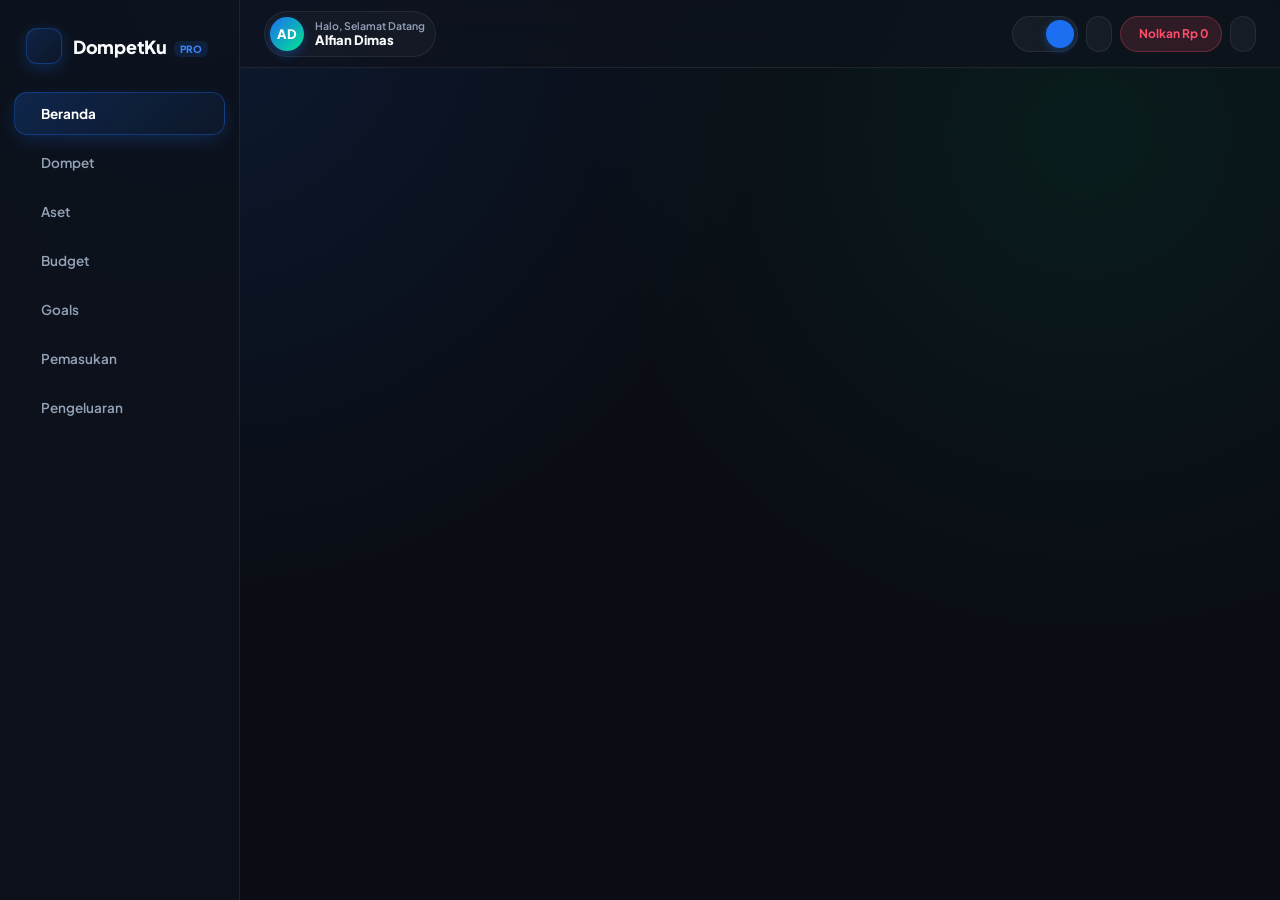
==== commit 462ed181: "Harden backup restore, CSV export, and browser storage" ====
--- a/app.html
+++ b/app.html
@@ -1841,7 +1841,7 @@
       .user-name { max-width: 92px; }
     }
   </style>
-  <link rel="stylesheet" href="./budggt_mobile_ui.css?v=1" />
+  <link rel="stylesheet" href="./budggt_mobile_ui.css?v=walletfix2" />
 </head>
 <body>
 
@@ -2183,14 +2183,17 @@
     let portfolioAllocTab = 'instrument'; // 'instrument' | 'currency'
 
     function setTheme(mode) {
-      document.documentElement.setAttribute('data-theme', mode);
-      localStorage.setItem('dompetku_theme', mode);
-      document.getElementById('themeLightBtn').classList.toggle('active', mode === 'light');
-      document.getElementById('themeDarkBtn').classList.toggle('active', mode === 'dark');
+      document.documentElement.setAttribute('data-theme', mode === 'light' ? 'light' : 'dark');
+      try { localStorage.setItem('dompetku_theme', mode); } catch (e) {}
+      const lightBtn = document.getElementById('themeLightBtn');
+      const darkBtn = document.getElementById('themeDarkBtn');
+      if (lightBtn) lightBtn.classList.toggle('active', mode === 'light');
+      if (darkBtn) darkBtn.classList.toggle('active', mode === 'dark');
     }
 
     (function initTheme() {
-      const savedTheme = localStorage.getItem('dompetku_theme') || 'dark';
+      let savedTheme = 'dark';
+      try { savedTheme = localStorage.getItem('dompetku_theme') || 'dark'; } catch (e) {}
       setTheme(savedTheme);
     })();
 
@@ -2254,10 +2257,16 @@
     let state = loadState();
 
     function isValidState(s) {
-      return !!s && typeof s === 'object'
-        && Array.isArray(s.wallets)
-        && Array.isArray(s.transactions)
-        && Array.isArray(s.savings);
+      if (!s || typeof s !== 'object' || Array.isArray(s)) return false;
+      const isRecord = value => !!value && typeof value === 'object' && !Array.isArray(value);
+      const isRecordArray = key => Array.isArray(s[key]) && s[key].every(isRecord);
+      if (!isRecordArray('wallets') || s.wallets.length === 0
+          || !isRecordArray('transactions') || !isRecordArray('savings')) return false;
+      // Optional collections may be absent in older backups, but malformed values must be rejected.
+      for (const key of ['customCategories', 'budgets', 'portfolio', 'liabilities']) {
+        if (s[key] !== undefined && !isRecordArray(key)) return false;
+      }
+      return true;
     }
 
     function normalizeState(s) {
@@ -2289,7 +2298,9 @@
           target: Math.max(0, Number(sv.target) || 0),
           targetDate: typeof sv.targetDate === 'string' && /^\d{4}-\d{2}-\d{2}$/.test(sv.targetDate) ? sv.targetDate : '2027-12-31',
         })),
-        budgets: Array.isArray(s.budgets) && s.budgets.length > 0
+        // Preserve an intentionally empty budget list during save/reload/backup restore.
+        // Only use defaults for older backup formats that did not contain the budgets key.
+        budgets: Array.isArray(s.budgets)
           ? s.budgets.map(b => ({
               id: String(b.id || uid()),
               categoryId: String(b.categoryId || 'makan'),
@@ -2411,7 +2422,7 @@
         return;
       }
       state = normalizeState(snap.data);
-      localStorage.removeItem(BACKUP_KEY);
+      try { localStorage.removeItem(BACKUP_KEY); } catch (e) {}
       closeModal();
       saveState();
       showToast('Data sebelum reset berhasil dipulihkan');
@@ -4069,7 +4080,7 @@
 
         <div class="anim-in d-3">
           ${liabilities.length === 0
-            ? `<div class="f-card" style="text-align:center;padding:20px;"><p style="font-size:12.5px;color:var(--text-sub);">Belum ada Kartu Kredit atau Cicilan tercatat.</p></div>`
+            ? `<div class="f-card wallet-empty-state" style="text-align:center;"><p>Belum ada kartu kredit atau cicilan tercatat.</p></div>`
             : liabilities.map(l => {
                 const used = Math.max(0, Number(l.usedAmount) || 0);
                 const lim = Math.max(0, Number(l.limitAmount) || 0);
@@ -4095,7 +4106,7 @@
                 `;
               }).join('')}
 
-          <button type="button" class="btn-finpro-secondary" style="width:100%;margin-top:6px;border-style:dashed;" onclick="openLiabilityModal()">
+          <button type="button" class="btn-finpro-secondary wallet-credit-add" style="width:100%;border-style:dashed;" onclick="openLiabilityModal()">
             ${SVG_PATHS.plus}
             <span>Tambah Kartu Kredit / Cicilan</span>
           </button>
@@ -4677,7 +4688,11 @@
       form.categoryId = newCat.id;
       form.addingCustomCat = false;
       form.customCatName = '';
-      localStorage.setItem(STORAGE_KEY, JSON.stringify(state));
+      try {
+        localStorage.setItem(STORAGE_KEY, JSON.stringify(state));
+      } catch (e) {
+        showToast('Penyimpanan browser gagal. Ekspor backup JSON sebelum menutup halaman.');
+      }
       renderTxModal();
     }
 
@@ -5485,26 +5500,34 @@
       document.body.appendChild(a);
       a.click();
       a.remove();
-      URL.revokeObjectURL(url);
+      setTimeout(() => URL.revokeObjectURL(url), 10000);
       showToast('File Backup JSON berhasil diunduh');
     }
 
     function exportTransactionsCsv() {
+      const csvCell = (value, protectFormula = true) => {
+        let text = String(value == null ? '' : value);
+        // Prevent spreadsheet formula injection in user-controlled text fields.
+        if (protectFormula && /^[\\t\\r ]*[=+\\-@]/.test(text)) text = "'" + text;
+        return '"' + text.replace(/"/g, '""') + '"';
+      };
       const rows = [['Tanggal', 'Tipe', 'Kategori', 'Keterangan', 'Akun', 'Nominal']];
       state.transactions.forEach(t => {
-        const cat = t.transfer ? { name: 'Transfer Target Dana' } : getCategory(t.categoryId);
-        const w = getWallet(t.walletId);
-        const tipe = t.transfer ? 'Transfer' : (t.type === 'income' ? 'Pemasukan' : 'Pengeluaran');
+        const cat = t.transfer ? { name: 'Transfer Target Dana' } : (getCategory(t.categoryId) || { name: 'Kategori tidak ditemukan' });
+        const w = (state.wallets || []).find(item => item.id === t.walletId);
+        const typeLabel = t.transfer ? 'Transfer' : (t.type === 'income' ? 'Pemasukan' : 'Pengeluaran');
         rows.push([
-          t.date,
-          tipe,
-          cat.name,
-          String(t.note || '').replace(/"/g, '""'),
-          String(w.name || '').replace(/"/g, '""'),
-          String(t.amount || 0),
+          t.date || '',
+          typeLabel,
+          cat.name || 'Kategori tidak ditemukan',
+          String(t.note || ''),
+          w ? String(w.name || '') : 'Akun tidak ditemukan',
+          Number.isFinite(Number(t.amount)) ? Number(t.amount) : 0,
         ]);
       });
-      const csvContent = rows.map(r => r.map(cell => `"${cell}"`).join(',')).join('\n');
+      const csvContent = '\\uFEFF' + rows.map((row, rowIndex) =>
+        row.map((cell, columnIndex) => csvCell(cell, !(rowIndex > 0 && columnIndex === 5))).join(',')
+      ).join('\\r\\n');
       const blob = new Blob([csvContent], { type: 'text/csv;charset=utf-8;' });
       const url = URL.createObjectURL(blob);
       const a = document.createElement('a');
@@ -5513,29 +5536,39 @@
       document.body.appendChild(a);
       a.click();
       a.remove();
-      URL.revokeObjectURL(url);
+      setTimeout(() => URL.revokeObjectURL(url), 10000);
       showToast('Laporan CSV berhasil diunduh');
     }
 
     function handleImportJsonFile(event) {
-      const file = event.target.files && event.target.files[0];
+      const input = event.target;
+      const file = input && input.files && input.files[0];
       if (!file) return;
+      const clearInput = () => { if (input) input.value = ''; };
       const reader = new FileReader();
+      reader.onerror = () => {
+        showToast('Gagal membaca file. Coba pilih backup JSON lain.');
+        clearInput();
+      };
       reader.onload = (e) => {
         try {
           const parsed = JSON.parse(e.target.result);
           const candidate = parsed && parsed.data && isValidState(parsed.data) ? parsed.data : parsed;
           if (!isValidState(candidate)) {
-            showToast('Format file backup tidak valid');
+            showToast('Format backup tidak valid atau koleksi datanya rusak. Data saat ini tidak diubah.');
             return;
           }
+          const normalized = normalizeState(candidate);
+          // Snapshot first, and only then replace the current state.
           saveSnapshot('Sebelum impor backup');
-          state = normalizeState(candidate);
+          state = normalized;
           closeModal();
           saveState();
           showToast('Data backup berhasil dipulihkan!');
         } catch (err) {
-          showToast('Gagal membaca file JSON');
+          showToast('Gagal membaca backup JSON. Data saat ini tidak diubah.');
+        } finally {
+          clearInput();
         }
       };
       reader.readAsText(file);
--- a/budggt_mobile_ui.css
+++ b/budggt_mobile_ui.css
@@ -417,3 +417,197 @@
     padding: 14px;
   }
 }
+
+/* Wallet page polish: styles for the markup's actual wallet section class names. */
+#pageContent .wallet-sec-head {
+  display: flex;
+  flex-direction: column;
+  align-items: flex-start;
+  gap: 4px;
+  margin: 20px 2px 10px;
+  min-width: 0;
+}
+#pageContent .wallet-sec-label {
+  display: flex;
+  align-items: center;
+  gap: 7px;
+  min-width: 0;
+  color: var(--text-sub);
+  font-size: 12px;
+  font-weight: 800;
+  letter-spacing: .65px;
+  line-height: 1.35;
+}
+#pageContent .wallet-sec-label > span:last-child {
+  font-weight: 800;
+}
+#pageContent .wallet-sec-label svg {
+  display: block;
+  width: 18px;
+  height: 18px;
+  flex: 0 0 auto;
+}
+#pageContent .wallet-sec-total {
+  font-size: 19px;
+  font-weight: 800;
+  line-height: 1.2;
+  letter-spacing: -.35px;
+  font-variant-numeric: tabular-nums;
+}
+#pageContent .dompet-acc-card,
+#pageContent .dompet-cc-card {
+  display: flex;
+  align-items: center;
+  justify-content: space-between;
+  gap: 12px;
+  min-width: 0;
+  margin-bottom: 10px;
+  padding: 15px 15px;
+  border: 1px solid var(--glass-border);
+  border-radius: 19px;
+  background: var(--card-bg);
+  cursor: pointer;
+  transition: border-color .2s ease, transform .2s ease;
+}
+#pageContent .dompet-acc-card:active,
+#pageContent .dompet-cc-card:active {
+  transform: scale(.99);
+}
+#pageContent .dompet-acc-card .item-left,
+#pageContent .dompet-cc-card .item-left {
+  min-width: 0;
+  gap: 10px;
+}
+#pageContent .dompet-acc-card .item-info,
+#pageContent .dompet-cc-card .item-info {
+  min-width: 0;
+}
+#pageContent .dompet-acc-card .item-title,
+#pageContent .dompet-cc-card .item-title {
+  max-width: 100%;
+  font-size: 14px !important;
+  font-weight: 800;
+  line-height: 1.3;
+  overflow-wrap: anywhere;
+}
+#pageContent .dompet-acc-card .item-meta,
+#pageContent .dompet-cc-card .item-meta {
+  font-size: 10.5px;
+  font-weight: 600;
+  letter-spacing: .45px;
+  line-height: 1.35;
+}
+#pageContent .dompet-acc-card .item-right,
+#pageContent .dompet-cc-card .item-right {
+  display: flex;
+  flex: 0 0 auto;
+  flex-direction: column;
+  align-items: flex-end;
+  gap: 5px;
+  max-width: 48%;
+  min-width: 0;
+}
+#pageContent .dompet-acc-card .item-amt,
+#pageContent .dompet-cc-card .item-amt {
+  max-width: 100%;
+  font-size: 14px !important;
+  font-weight: 800;
+  line-height: 1.3;
+  white-space: normal;
+  overflow-wrap: anywhere;
+  font-variant-numeric: tabular-nums;
+}
+#pageContent .dompet-acc-card .edit-pill,
+#pageContent .dompet-cc-card .edit-pill {
+  font-size: 10px;
+  font-weight: 800;
+  white-space: nowrap;
+}
+#pageContent .dompet-cc-card {
+  border-color: rgba(255,77,106,.23);
+  background: linear-gradient(145deg, rgba(255,77,106,.065), var(--card-bg));
+}
+#pageContent .wallet-empty-state {
+  margin: 0 0 8px;
+  padding: 17px 15px !important;
+  border-radius: 17px;
+  border-style: dashed;
+  box-shadow: none;
+  background: rgba(148,163,184,.035);
+}
+#pageContent .wallet-empty-state p {
+  color: var(--text-sub);
+  font-size: 12px !important;
+  font-weight: 600;
+  line-height: 1.55;
+}
+#pageContent .wallet-empty-state strong {
+  color: var(--text-main);
+  font-weight: 800;
+}
+#pageContent .wallet-credit-add {
+  min-height: 46px;
+  margin-top: 4px !important;
+  border-radius: 14px !important;
+  font-size: 13px;
+  font-weight: 800;
+}
+@media (max-width: 480px) {
+  #pageContent .wallet-sec-head {
+    margin-top: 19px;
+    margin-bottom: 9px;
+    gap: 4px;
+  }
+  #pageContent .wallet-sec-label {
+    font-size: 11.5px;
+    letter-spacing: .55px;
+  }
+  #pageContent .wallet-sec-total {
+    font-size: 18px;
+  }
+  #pageContent .dompet-acc-card,
+  #pageContent .dompet-cc-card {
+    gap: 9px;
+    padding: 13px 12px;
+    border-radius: 17px;
+  }
+  #pageContent .dompet-acc-card .item-left,
+  #pageContent .dompet-cc-card .item-left {
+    gap: 9px;
+  }
+  #pageContent .dompet-acc-card .icon-squircle,
+  #pageContent .dompet-cc-card .icon-squircle {
+    width: 40px !important;
+    height: 40px !important;
+    border-radius: 12px;
+    flex: 0 0 40px;
+  }
+  #pageContent .dompet-acc-card .item-right,
+  #pageContent .dompet-cc-card .item-right {
+    max-width: 52%;
+  }
+  #pageContent .dompet-acc-card .item-amt,
+  #pageContent .dompet-cc-card .item-amt {
+    font-size: 13px !important;
+  }
+  #pageContent .wallet-empty-state {
+    padding: 15px 12px !important;
+  }
+  #pageContent .wallet-credit-add {
+    min-height: 44px;
+    padding: 11px 12px;
+    font-size: 12.5px;
+  }
+}
+@media (max-width: 360px) {
+  #pageContent .wallet-sec-label {
+    font-size: 10.5px;
+  }
+  #pageContent .wallet-sec-total {
+    font-size: 17px;
+  }
+  #pageContent .dompet-acc-card .item-amt,
+  #pageContent .dompet-cc-card .item-amt {
+    font-size: 12px !important;
+  }
+}
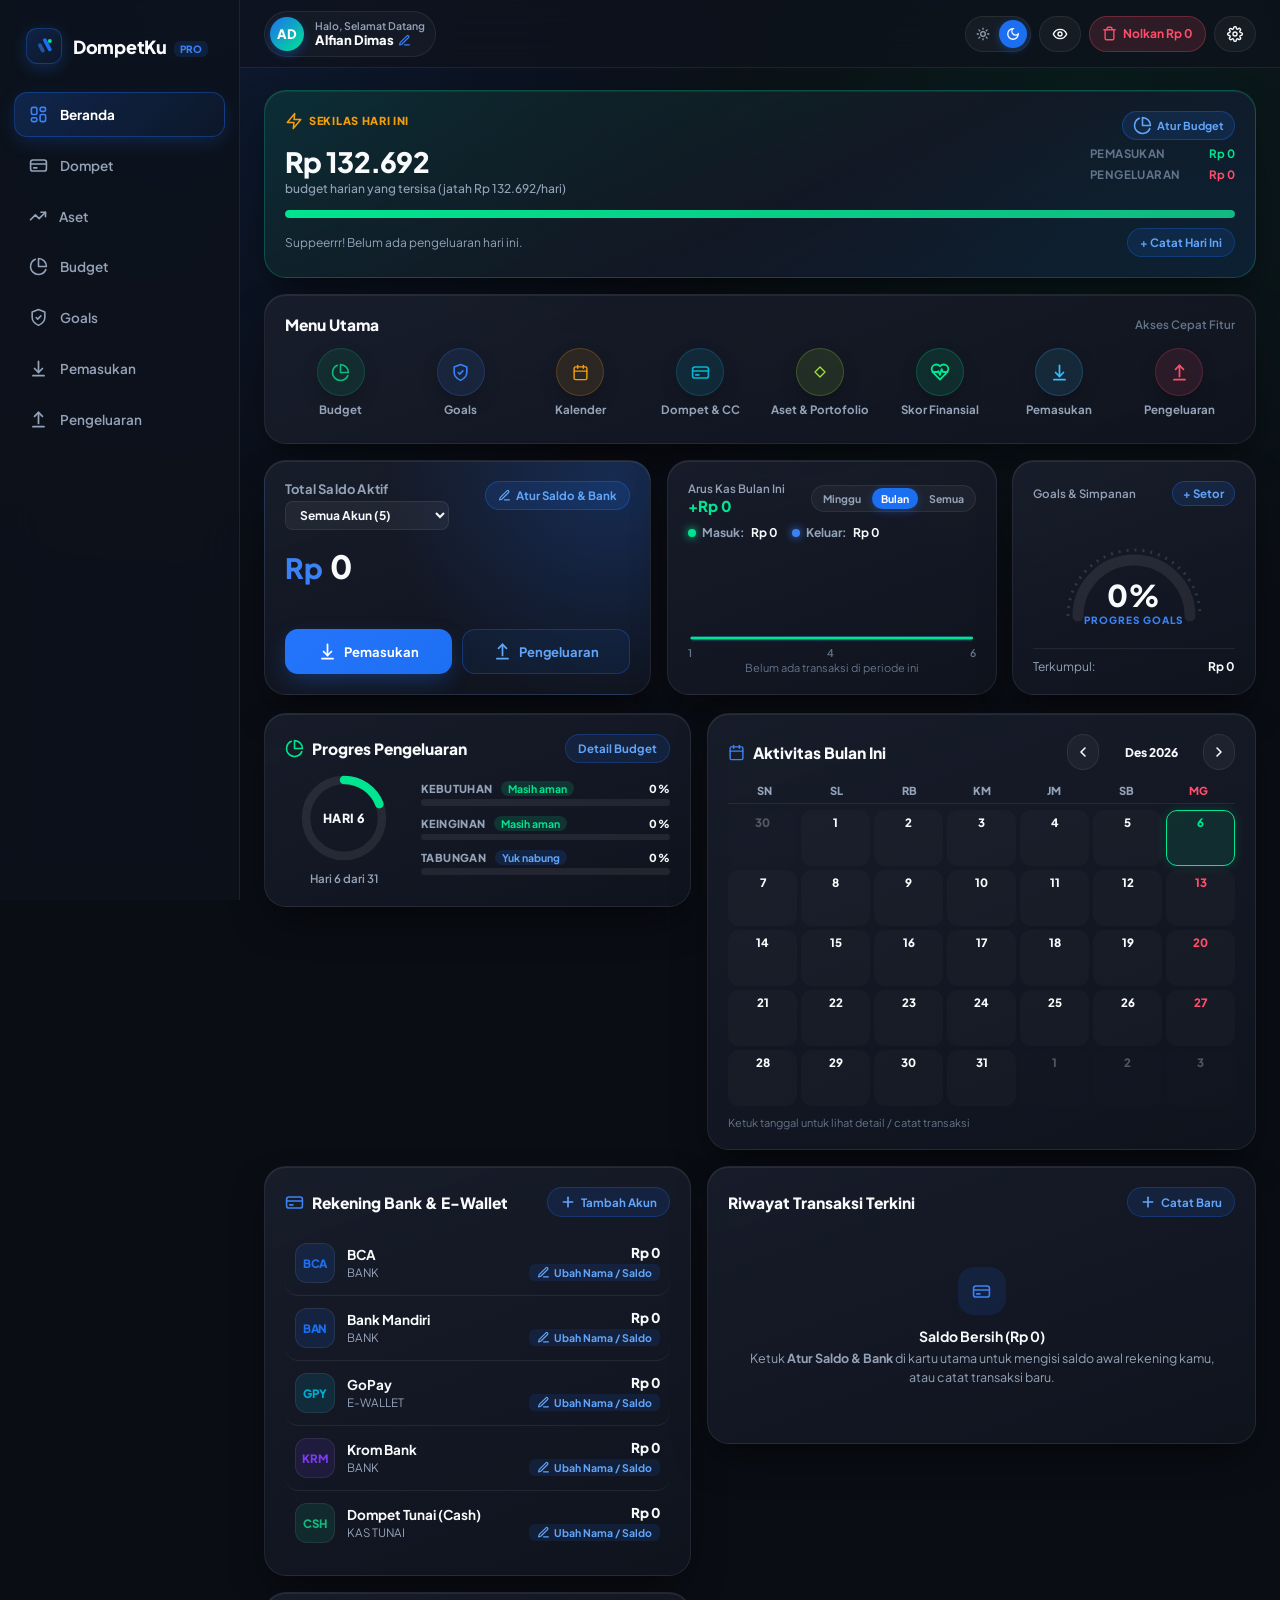
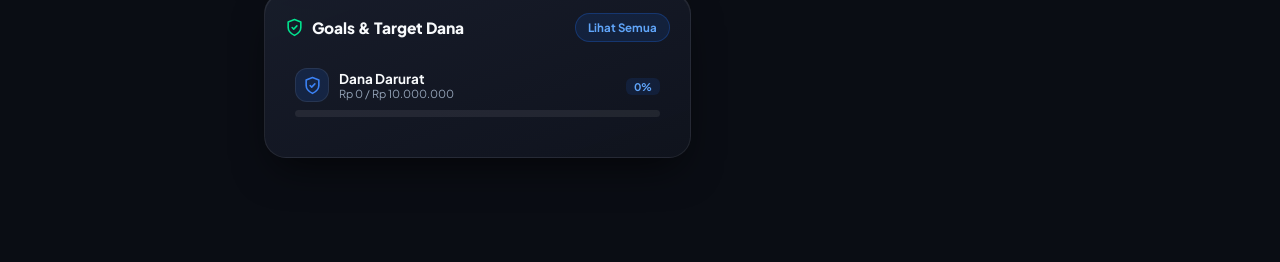
==== commit bbdbeb66: "Correct CSV escaping and spreadsheet-safe export" ====
--- a/app.html
+++ b/app.html
@@ -5508,7 +5508,7 @@
       const csvCell = (value, protectFormula = true) => {
         let text = String(value == null ? '' : value);
         // Prevent spreadsheet formula injection in user-controlled text fields.
-        if (protectFormula && /^[\\t\\r ]*[=+\\-@]/.test(text)) text = "'" + text;
+        if (protectFormula && /^[\t\r ]*[=+\-@]/.test(text)) text = "'" + text;
         return '"' + text.replace(/"/g, '""') + '"';
       };
       const rows = [['Tanggal', 'Tipe', 'Kategori', 'Keterangan', 'Akun', 'Nominal']];
@@ -5525,9 +5525,9 @@
           Number.isFinite(Number(t.amount)) ? Number(t.amount) : 0,
         ]);
       });
-      const csvContent = '\\uFEFF' + rows.map((row, rowIndex) =>
+      const csvContent = '\uFEFF' + rows.map((row, rowIndex) =>
         row.map((cell, columnIndex) => csvCell(cell, !(rowIndex > 0 && columnIndex === 5))).join(',')
-      ).join('\\r\\n');
+      ).join('\r\n');
       const blob = new Blob([csvContent], { type: 'text/csv;charset=utf-8;' });
       const url = URL.createObjectURL(blob);
       const a = document.createElement('a');
